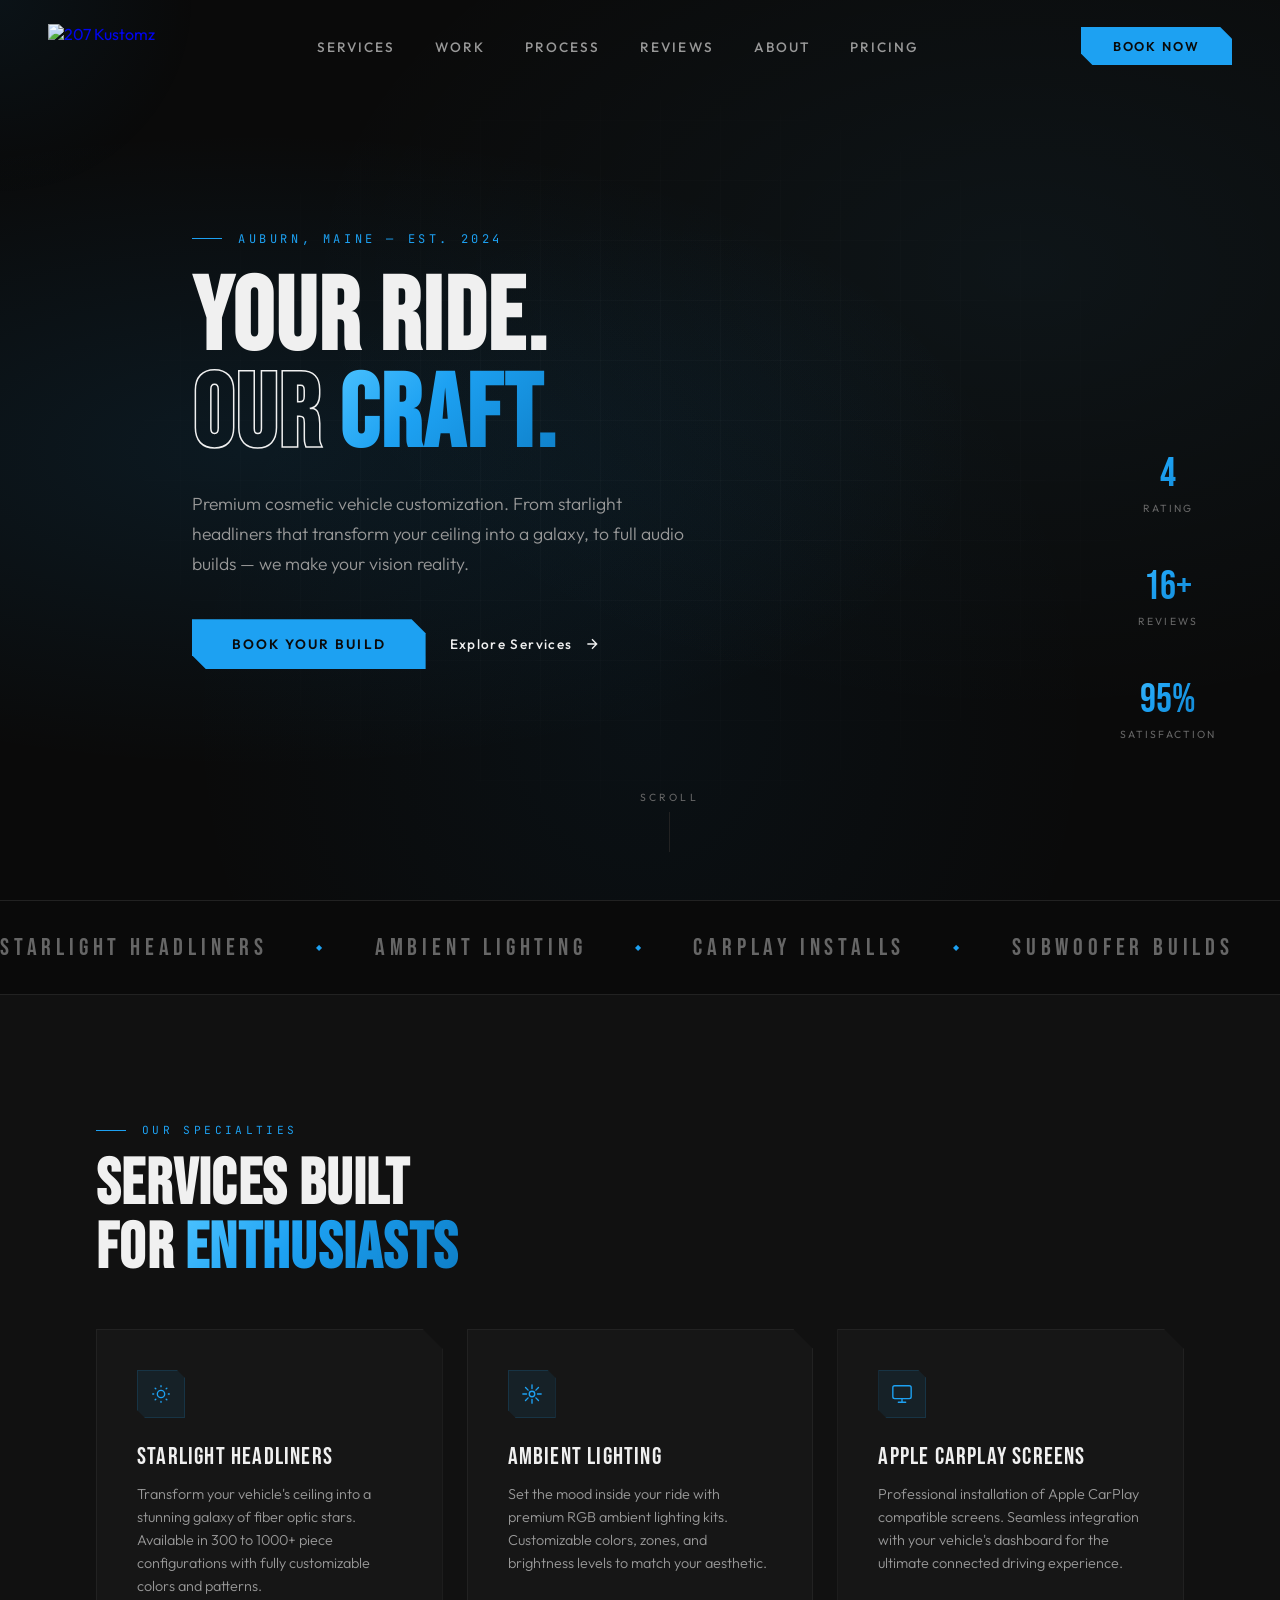
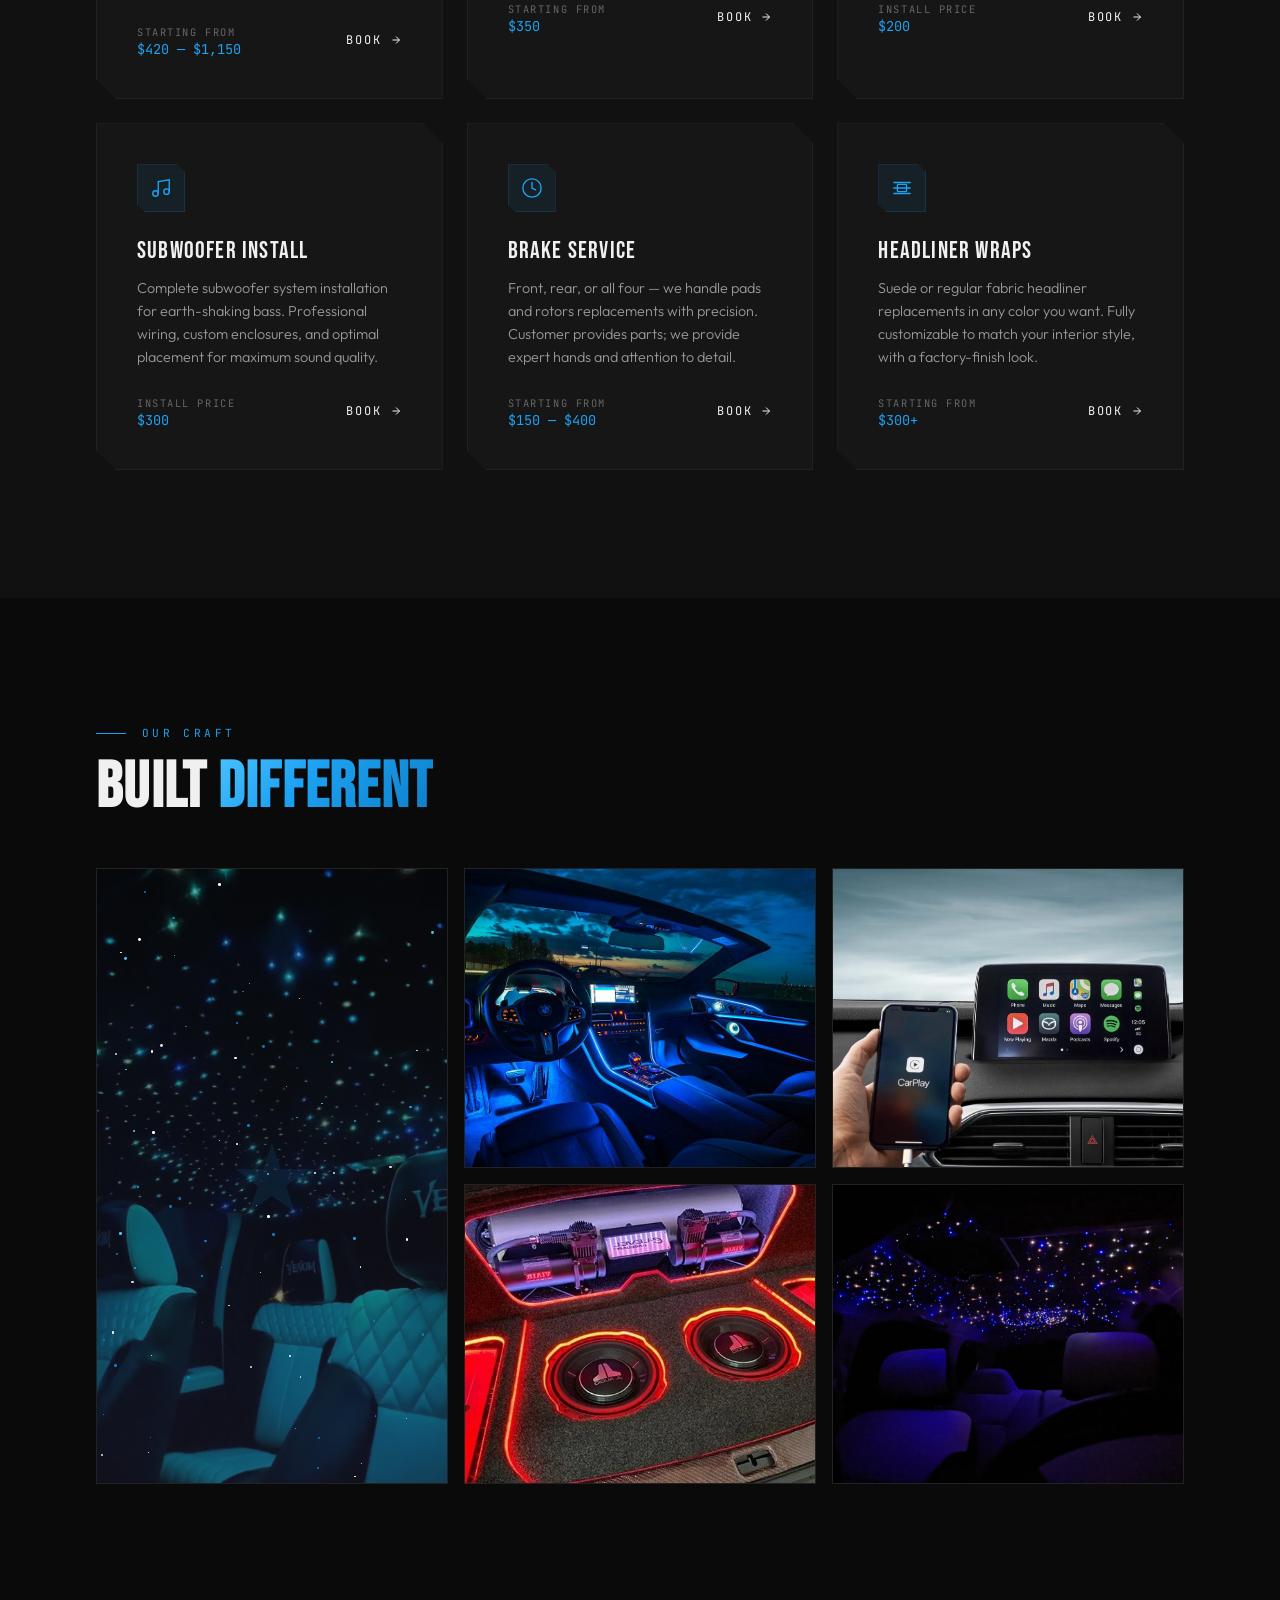
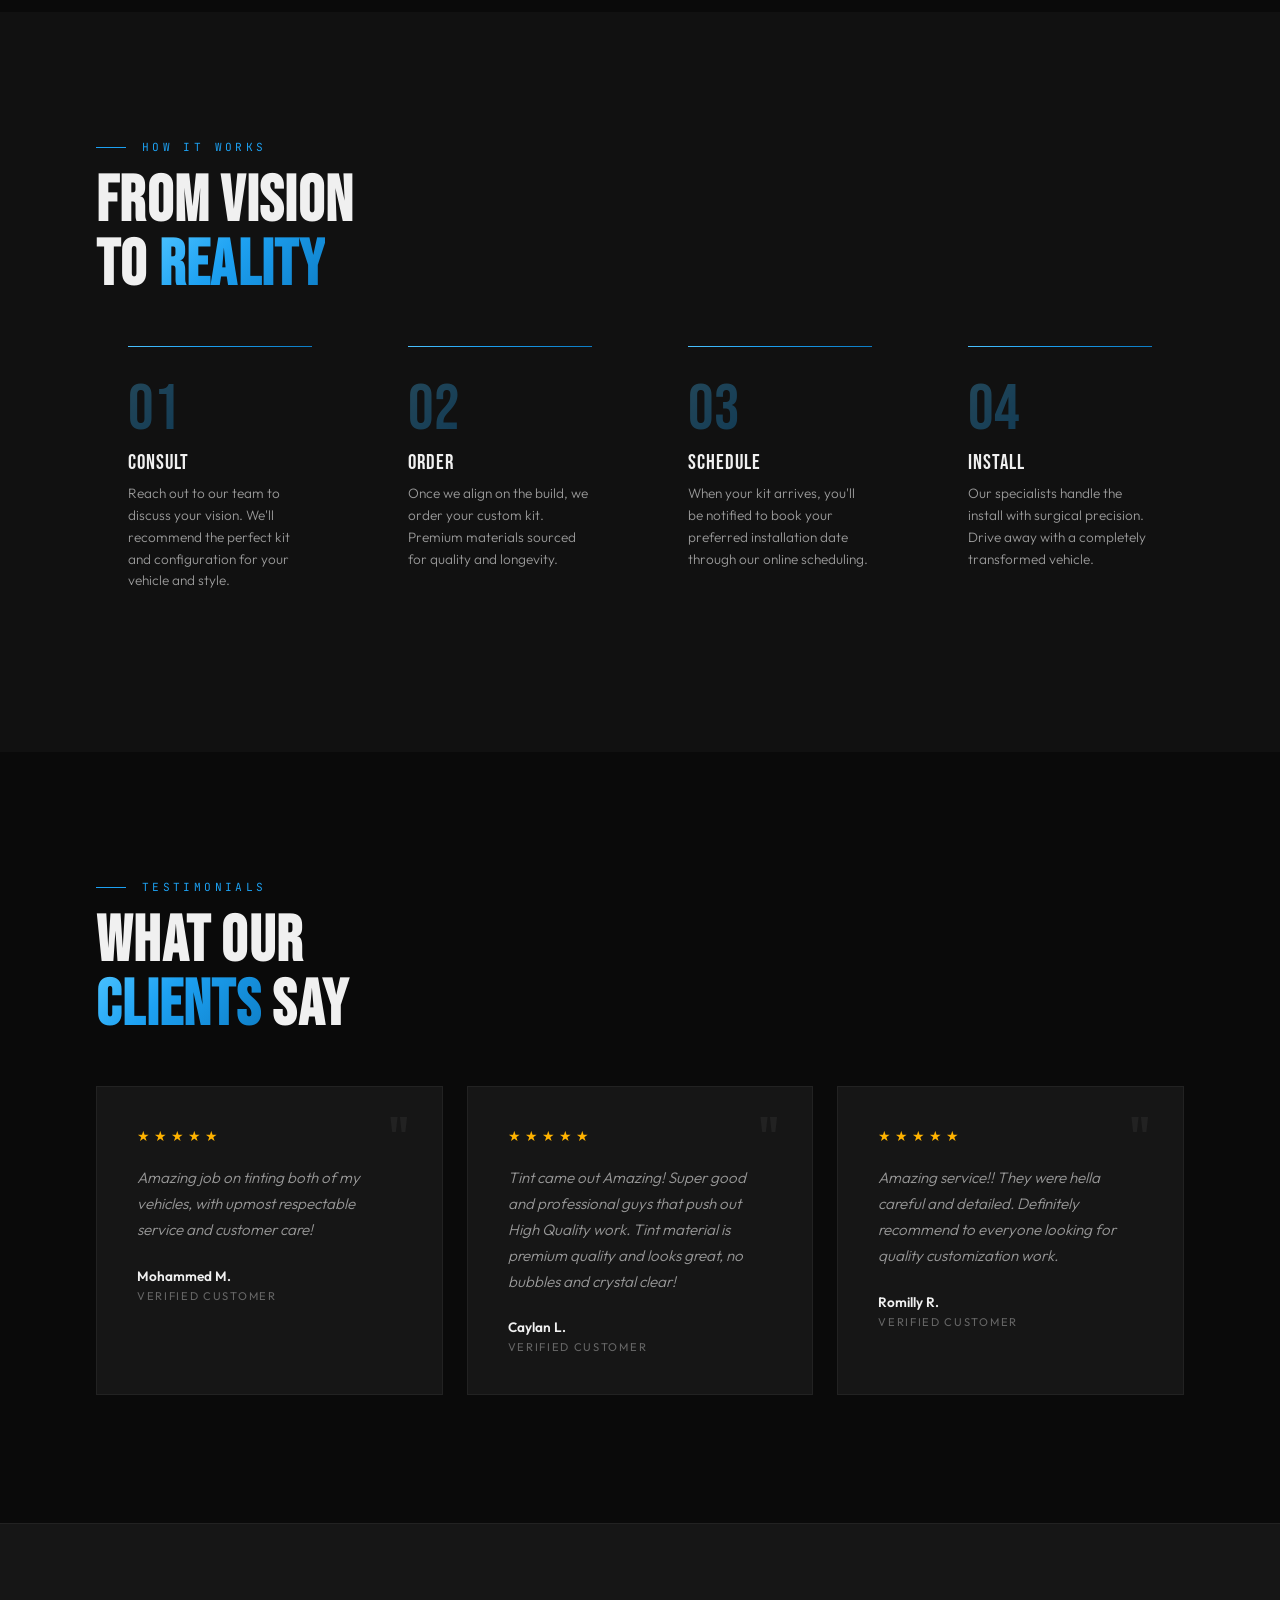
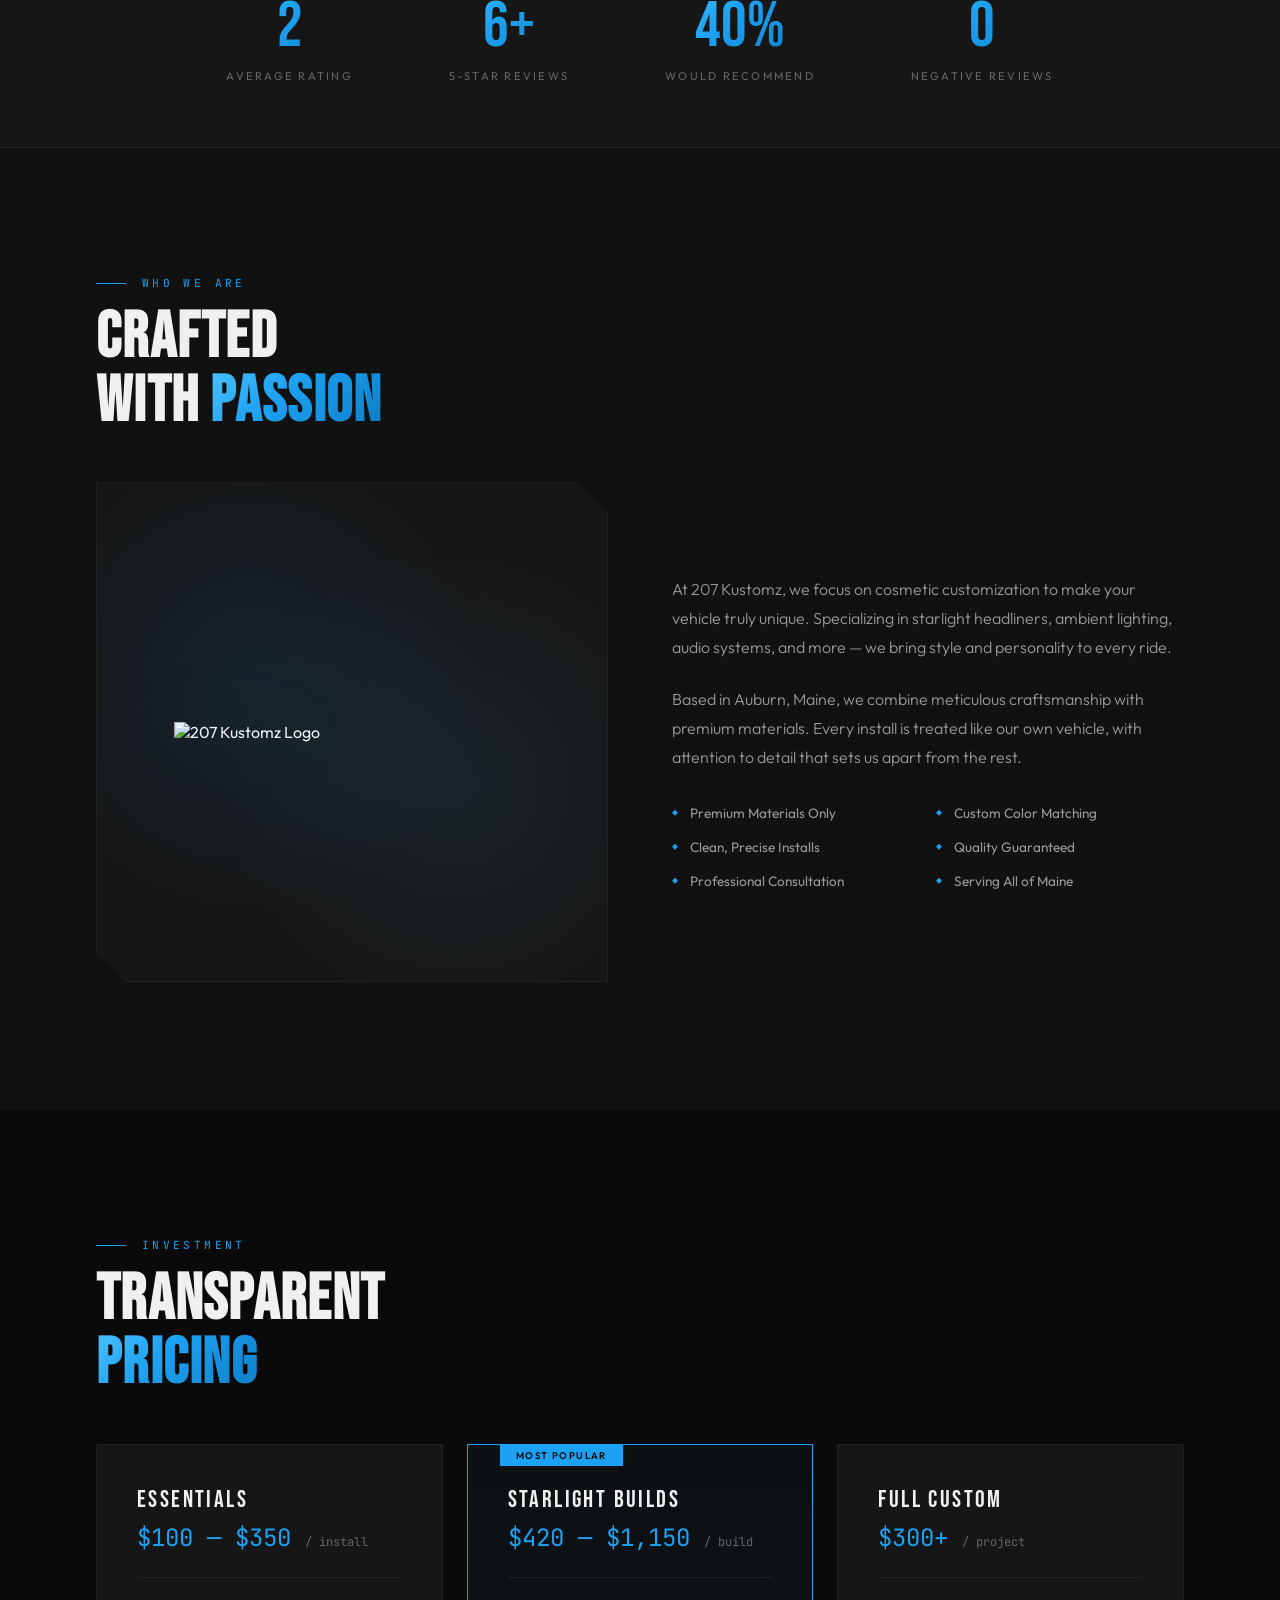
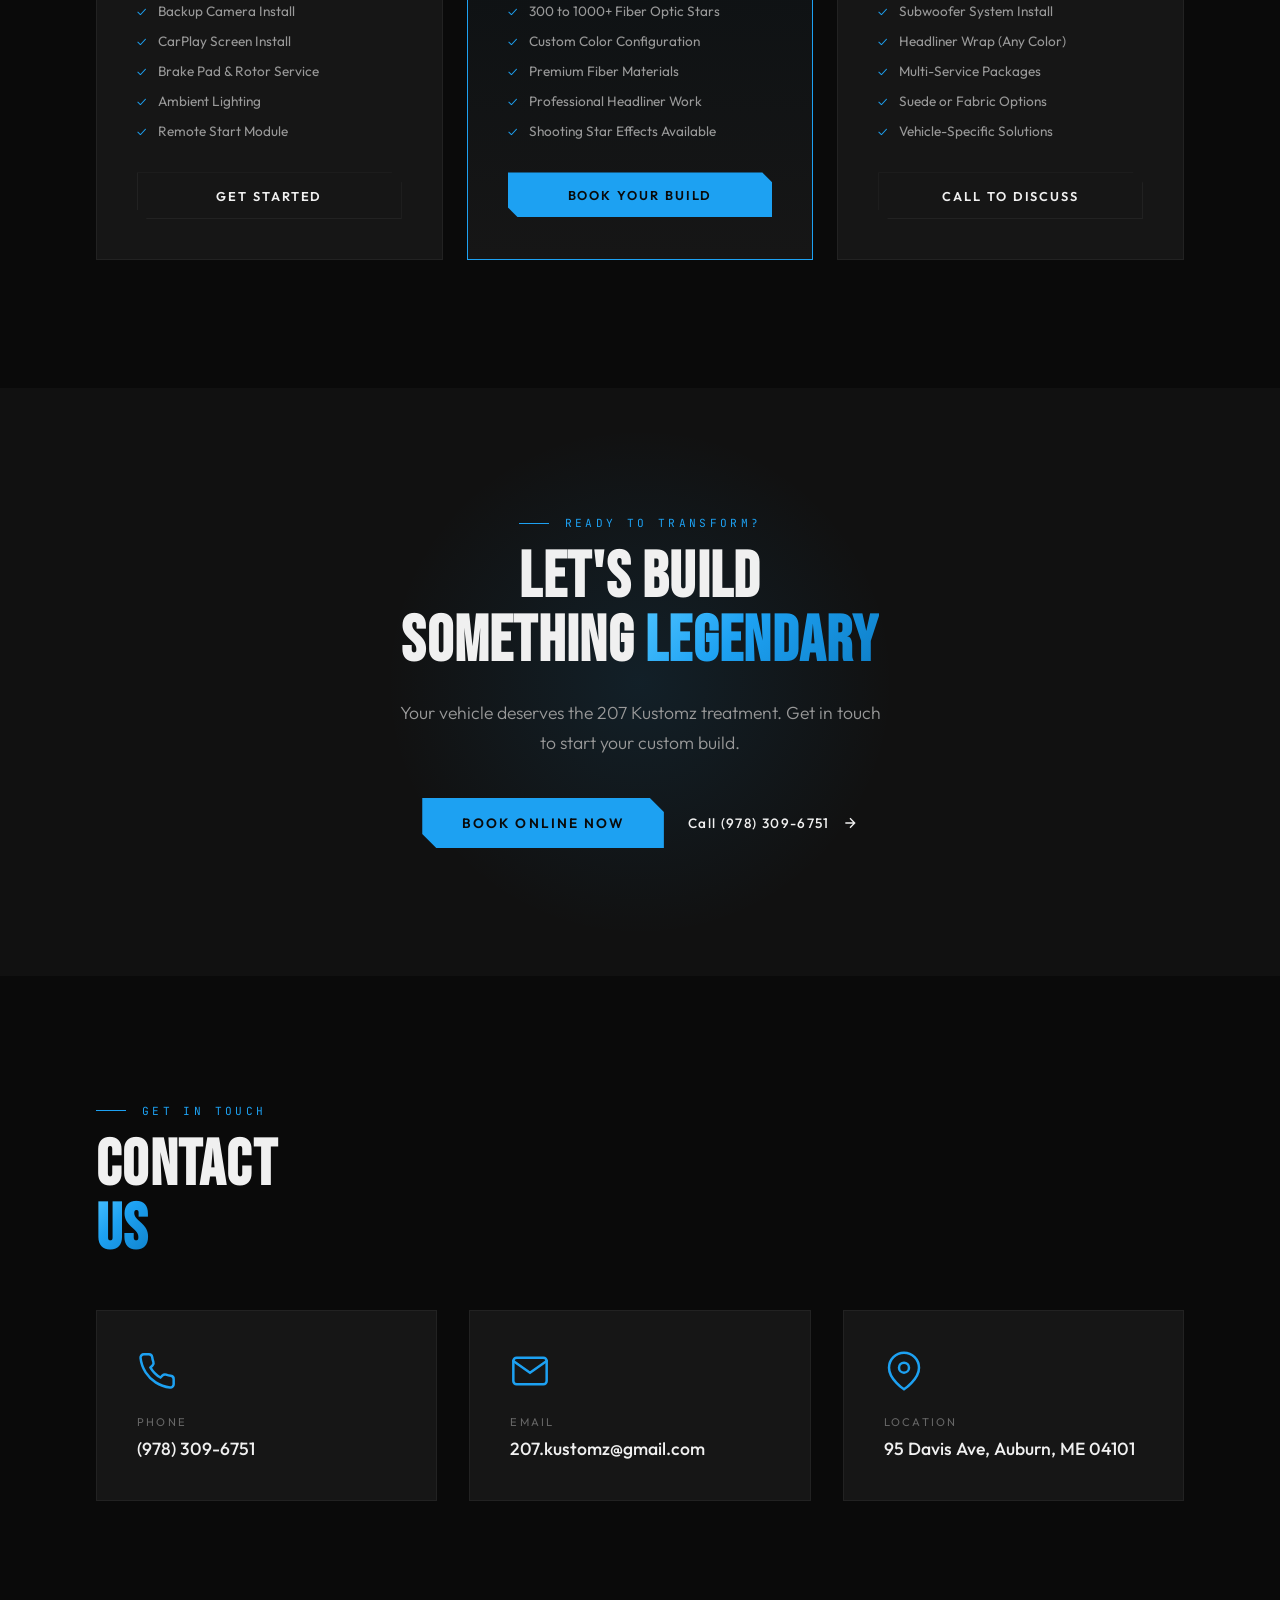
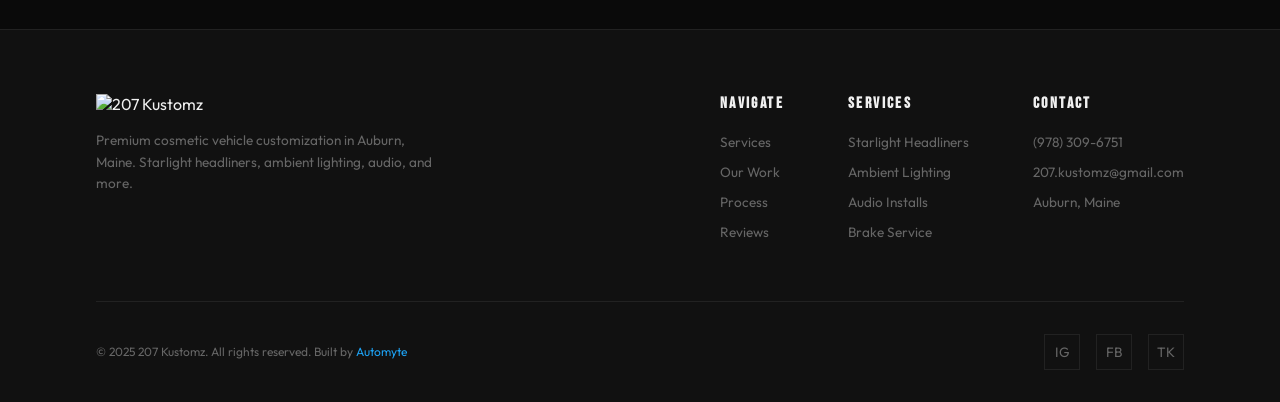
==== index.html @ f61073a8 "Initial commit with gallery and premium mobile optimizations" ====
<!DOCTYPE html>
<html lang="en">
<head>
<meta charset="UTF-8">
<meta name="viewport" content="width=device-width, initial-scale=1.0">
<meta name="description" content="Premium vehicle customization in Auburn, Maine. Specializing in starlight headliners, ambient lighting, CarPlay installs, audio systems, and brake service. Book your custom build today.">
<meta name="keywords" content="vehicle customization, starlight headliner, ambient lighting, car audio, CarPlay install, Auburn Maine, car customization">
<meta name="author" content="207 Kustomz">
<meta name="robots" content="index, follow">

<!-- Open Graph / Facebook -->
<meta property="og:type" content="website">
<meta property="og:url" content="https://207kustomz.com/">
<meta property="og:title" content="207 KUSTOMZ — Premium Vehicle Customization | Auburn, Maine">
<meta property="og:description" content="Premium cosmetic vehicle customization. From starlight headliners to full audio builds — we make your vision reality.">
<meta property="og:image" content="https://207kustomz.com/assets/images/logo.png">

<!-- Twitter -->
<meta property="twitter:card" content="summary_large_image">
<meta property="twitter:url" content="https://207kustomz.com/">
<meta property="twitter:title" content="207 KUSTOMZ — Premium Vehicle Customization">
<meta property="twitter:description" content="Premium cosmetic vehicle customization in Auburn, Maine.">
<meta property="twitter:image" content="https://207kustomz.com/assets/images/logo.png">

<!-- Favicon -->
<link rel="icon" type="image/png" href="/assets/images/favicon.png">

<!-- Preconnect for performance -->
<link rel="preconnect" href="https://fonts.googleapis.com">
<link rel="preconnect" href="https://fonts.gstatic.com" crossorigin>
<link rel="dns-prefetch" href="https://207kustomz.setmore.com">

<!-- Fonts -->
<link href="https://fonts.googleapis.com/css2?family=Bebas+Neue&family=Outfit:wght@300;400;500;600&family=JetBrains+Mono:wght@400;500&display=swap" rel="stylesheet">

<!-- Stylesheets -->
<link rel="stylesheet" href="css/main.css">
<link rel="stylesheet" href="css/responsive.css">

<!-- Structured Data (JSON-LD) -->
<script type="application/ld+json">
{
  "@context": "https://schema.org",
  "@type": "LocalBusiness",
  "name": "207 Kustomz",
  "image": "https://207kustomz.com/assets/images/logo.png",
  "@id": "https://207kustomz.com",
  "url": "https://207kustomz.com",
  "telephone": "+19783096751",
  "priceRange": "$$",
  "address": {
    "@type": "PostalAddress",
    "streetAddress": "95 Davis Ave",
    "addressLocality": "Auburn",
    "addressRegion": "ME",
    "postalCode": "04101",
    "addressCountry": "US"
  },
  "geo": {
    "@type": "GeoCoordinates",
    "latitude": 44.0978,
    "longitude": -70.2317
  },
  "openingHoursSpecification": {
    "@type": "OpeningHoursSpecification",
    "dayOfWeek": [
      "Monday",
      "Tuesday",
      "Wednesday",
      "Thursday",
      "Friday",
      "Saturday"
    ],
    "opens": "09:00",
    "closes": "18:00"
  },
  "aggregateRating": {
    "@type": "AggregateRating",
    "ratingValue": "5.0",
    "reviewCount": "17"
  },
  "review": [
    {
      "@type": "Review",
      "author": {
        "@type": "Person",
        "name": "Mohammed M."
      },
      "reviewRating": {
        "@type": "Rating",
        "ratingValue": "5"
      },
      "reviewBody": "Amazing job on tinting both of my vehicles, with upmost respectable service and customer care!"
    }
  ]
}
</script>

<title>207 KUSTOMZ — Premium Vehicle Customization | Auburn, Maine</title>
</head>
<body>

<!-- Loading Screen -->
<div class="loading-screen">
  <div class="loader"></div>
</div>

<!-- Cursor Glow -->
<div class="cursor-glow" id="cursorGlow"></div>

<!-- Navigation -->
<nav id="navbar">
  <a href="#" class="nav-logo"><img src="assets/images/logo.png" alt="207 Kustomz" loading="lazy"></a>
  <ul class="nav-links" id="navLinks">
    <li><a href="#services">Services</a></li>
    <li><a href="#work">Work</a></li>
    <li><a href="#process">Process</a></li>
    <li><a href="#reviews">Reviews</a></li>
    <li><a href="#about">About</a></li>
    <li><a href="#pricing">Pricing</a></li>
  </ul>
  <a href="https://207kustomz.setmore.com/book" target="_blank" class="nav-cta">Book Now</a>
  <div class="hamburger" id="hamburger" onclick="toggleMenu()">
    <span></span><span></span><span></span>
  </div>
</nav>

<!-- Hero -->
<section class="hero">
  <div class="hero-bg"></div>
  <div class="hero-grid"></div>
  <div class="hero-particles" id="particles"></div>
  
  <div class="hero-content">
    <div class="hero-tag">Auburn, Maine — Est. 2024</div>
    <h1 class="hero-title">
      YOUR RIDE.<br>
      <span class="outline">OUR</span> <span class="gradient">CRAFT.</span>
    </h1>
    <p class="hero-desc">
      Premium cosmetic vehicle customization. From starlight headliners that transform your ceiling into a galaxy, to full audio builds — we make your vision reality.
    </p>
    <div class="hero-actions">
      <a href="https://207kustomz.setmore.com/book" target="_blank" class="btn-primary">Book Your Build</a>
      <a href="#services" class="btn-ghost">
        Explore Services
        <svg width="16" height="16" viewBox="0 0 24 24" fill="none" stroke="currentColor" stroke-width="2"><path d="M5 12h14M12 5l7 7-7 7"/></svg>
      </a>
    </div>
  </div>

  <div class="hero-stats">
    <div class="hero-stat">
      <div class="hero-stat-num">5.0</div>
      <div class="hero-stat-label">Rating</div>
    </div>
    <div class="hero-stat">
      <div class="hero-stat-num">17+</div>
      <div class="hero-stat-label">Reviews</div>
    </div>
    <div class="hero-stat">
      <div class="hero-stat-num">100%</div>
      <div class="hero-stat-label">Satisfaction</div>
    </div>
  </div>

  <div class="scroll-indicator">
    <span>Scroll</span>
    <div class="scroll-line"></div>
  </div>
</section>

<!-- Marquee -->
<div class="marquee-section">
  <div class="marquee-track">
    <span class="marquee-item">STARLIGHT HEADLINERS</span>
    <span class="marquee-item">AMBIENT LIGHTING</span>
    <span class="marquee-item">CARPLAY INSTALLS</span>
    <span class="marquee-item">SUBWOOFER BUILDS</span>
    <span class="marquee-item">BRAKE SERVICE</span>
    <span class="marquee-item">HEADLINER WRAPS</span>
    <span class="marquee-item">REMOTE START</span>
    <span class="marquee-item">BACKUP CAMERAS</span>
    <span class="marquee-item">STARLIGHT HEADLINERS</span>
    <span class="marquee-item">AMBIENT LIGHTING</span>
    <span class="marquee-item">CARPLAY INSTALLS</span>
    <span class="marquee-item">SUBWOOFER BUILDS</span>
    <span class="marquee-item">BRAKE SERVICE</span>
    <span class="marquee-item">HEADLINER WRAPS</span>
    <span class="marquee-item">REMOTE START</span>
    <span class="marquee-item">BACKUP CAMERAS</span>
  </div>
</div>

<!-- Services -->
<section id="services">
  <div class="section-tag reveal">Our Specialties</div>
  <h2 class="section-title reveal reveal-delay-1">SERVICES BUILT<br>FOR <span style="background:var(--gradient);-webkit-background-clip:text;-webkit-text-fill-color:transparent;background-clip:text;">ENTHUSIASTS</span></h2>
  
  <div class="services-grid">
    <div class="service-card reveal reveal-delay-1">
      <div class="service-icon">
        <svg viewBox="0 0 24 24" fill="none" stroke-width="1.5" stroke-linecap="round"><path d="M12 3v1m0 16v1m-9-9h1m16 0h1m-2.636-6.364l-.707.707M6.343 17.657l-.707.707m0-12.728l.707.707m11.314 11.314l.707.707"/><circle cx="12" cy="12" r="4"/></svg>
      </div>
      <div class="service-name">STARLIGHT HEADLINERS</div>
      <p class="service-desc">Transform your vehicle's ceiling into a stunning galaxy of fiber optic stars. Available in 300 to 1000+ piece configurations with fully customizable colors and patterns.</p>
      <div class="service-price">
        <span><span class="from">Starting from</span><br>$420 — $1,150</span>
        <a href="https://207kustomz.setmore.com/book" target="_blank" class="service-book">
          Book
          <svg width="12" height="12" viewBox="0 0 24 24" fill="none" stroke="currentColor" stroke-width="2"><path d="M5 12h14M12 5l7 7-7 7"/></svg>
        </a>
      </div>
    </div>

    <div class="service-card reveal reveal-delay-2">
      <div class="service-icon">
        <svg viewBox="0 0 24 24" fill="none" stroke-width="1.5" stroke-linecap="round"><circle cx="12" cy="12" r="3"/><path d="M12 2v4m0 12v4m-7.07-2.93l2.83-2.83m8.48-8.48l2.83-2.83M2 12h4m12 0h4M4.93 4.93l2.83 2.83m8.48 8.48l2.83 2.83"/></svg>
      </div>
      <div class="service-name">AMBIENT LIGHTING</div>
      <p class="service-desc">Set the mood inside your ride with premium RGB ambient lighting kits. Customizable colors, zones, and brightness levels to match your aesthetic.</p>
      <div class="service-price">
        <span><span class="from">Starting from</span><br>$350</span>
        <a href="https://207kustomz.setmore.com/book" target="_blank" class="service-book">
          Book
          <svg width="12" height="12" viewBox="0 0 24 24" fill="none" stroke="currentColor" stroke-width="2"><path d="M5 12h14M12 5l7 7-7 7"/></svg>
        </a>
      </div>
    </div>

    <div class="service-card reveal reveal-delay-3">
      <div class="service-icon">
        <svg viewBox="0 0 24 24" fill="none" stroke-width="1.5" stroke-linecap="round"><rect x="2" y="3" width="20" height="14" rx="2"/><path d="M8 21h8m-4-4v4"/></svg>
      </div>
      <div class="service-name">APPLE CARPLAY SCREENS</div>
      <p class="service-desc">Professional installation of Apple CarPlay compatible screens. Seamless integration with your vehicle's dashboard for the ultimate connected driving experience.</p>
      <div class="service-price">
        <span><span class="from">Install price</span><br>$200</span>
        <a href="https://207kustomz.setmore.com/book" target="_blank" class="service-book">
          Book
          <svg width="12" height="12" viewBox="0 0 24 24" fill="none" stroke="currentColor" stroke-width="2"><path d="M5 12h14M12 5l7 7-7 7"/></svg>
        </a>
      </div>
    </div>

    <div class="service-card reveal reveal-delay-1">
      <div class="service-icon">
        <svg viewBox="0 0 24 24" fill="none" stroke-width="1.5" stroke-linecap="round"><path d="M9 18V5l12-2v13"/><circle cx="6" cy="18" r="3"/><circle cx="18" cy="16" r="3"/></svg>
      </div>
      <div class="service-name">SUBWOOFER INSTALL</div>
      <p class="service-desc">Complete subwoofer system installation for earth-shaking bass. Professional wiring, custom enclosures, and optimal placement for maximum sound quality.</p>
      <div class="service-price">
        <span><span class="from">Install price</span><br>$300</span>
        <a href="https://207kustomz.setmore.com/book" target="_blank" class="service-book">
          Book
          <svg width="12" height="12" viewBox="0 0 24 24" fill="none" stroke="currentColor" stroke-width="2"><path d="M5 12h14M12 5l7 7-7 7"/></svg>
        </a>
      </div>
    </div>

    <div class="service-card reveal reveal-delay-2">
      <div class="service-icon">
        <svg viewBox="0 0 24 24" fill="none" stroke-width="1.5" stroke-linecap="round"><circle cx="12" cy="12" r="10"/><path d="M12 6v6l4 2"/></svg>
      </div>
      <div class="service-name">BRAKE SERVICE</div>
      <p class="service-desc">Front, rear, or all four — we handle pads and rotors replacements with precision. Customer provides parts; we provide expert hands and attention to detail.</p>
      <div class="service-price">
        <span><span class="from">Starting from</span><br>$150 — $400</span>
        <a href="https://207kustomz.setmore.com/book" target="_blank" class="service-book">
          Book
          <svg width="12" height="12" viewBox="0 0 24 24" fill="none" stroke="currentColor" stroke-width="2"><path d="M5 12h14M12 5l7 7-7 7"/></svg>
        </a>
      </div>
    </div>

    <div class="service-card reveal reveal-delay-3">
      <div class="service-icon">
        <svg viewBox="0 0 24 24" fill="none" stroke-width="1.5" stroke-linecap="round"><path d="M3 12h18M3 6h18M3 18h18"/><rect x="7" y="8" width="10" height="8" rx="1"/></svg>
      </div>
      <div class="service-name">HEADLINER WRAPS</div>
      <p class="service-desc">Suede or regular fabric headliner replacements in any color you want. Fully customizable to match your interior style, with a factory-finish look.</p>
      <div class="service-price">
        <span><span class="from">Starting from</span><br>$300+</span>
        <a href="https://207kustomz.setmore.com/book" target="_blank" class="service-book">
          Book
          <svg width="12" height="12" viewBox="0 0 24 24" fill="none" stroke="currentColor" stroke-width="2"><path d="M5 12h14M12 5l7 7-7 7"/></svg>
        </a>
      </div>
    </div>
  </div>
</section>

<!-- Gallery / Showcase -->
<section id="work">
  <div class="section-tag reveal">Our Craft</div>
  <h2 class="section-title reveal reveal-delay-1">BUILT <span style="background:var(--gradient);-webkit-background-clip:text;-webkit-text-fill-color:transparent;background-clip:text;">DIFFERENT</span></h2>
  
  <div class="gallery-grid reveal reveal-delay-2">
    <div class="gallery-item">
      <div class="gallery-item-bg">
        <div class="starlight-demo" id="starlightDemo"></div>
      </div>
      <div class="gallery-overlay">
        <div class="gallery-label">Starlight Headliner</div>
        <div class="gallery-sub">1000 Piece Installation</div>
      </div>
    </div>
    <div class="gallery-item">
      <div class="gallery-item-bg"></div>
      <div class="gallery-overlay">
        <div class="gallery-label">Ambient Interior</div>
        <div class="gallery-sub">Full RGB Setup</div>
      </div>
    </div>
    <div class="gallery-item">
      <div class="gallery-item-bg"></div>
      <div class="gallery-overlay">
        <div class="gallery-label">CarPlay Integration</div>
        <div class="gallery-sub">Seamless Install</div>
      </div>
    </div>
    <div class="gallery-item">
      <div class="gallery-item-bg"></div>
      <div class="gallery-overlay">
        <div class="gallery-label">Sound System</div>
        <div class="gallery-sub">Custom Audio Build</div>
      </div>
    </div>
    <div class="gallery-item">
      <div class="gallery-item-bg"></div>
      <div class="gallery-overlay">
        <div class="gallery-label">Headliner Wrap</div>
        <div class="gallery-sub">Black Suede Finish</div>
      </div>
    </div>
  </div>
</section>

<!-- Process -->
<section id="process">
  <div class="section-tag reveal">How It Works</div>
  <h2 class="section-title reveal reveal-delay-1">FROM VISION<br>TO <span style="background:var(--gradient);-webkit-background-clip:text;-webkit-text-fill-color:transparent;background-clip:text;">REALITY</span></h2>
  
  <div class="process-steps">
    <div class="process-step reveal reveal-delay-1">
      <div class="step-num">01</div>
      <div class="step-title">CONSULT</div>
      <p class="step-desc">Reach out to our team to discuss your vision. We'll recommend the perfect kit and configuration for your vehicle and style.</p>
    </div>
    <div class="process-step reveal reveal-delay-2">
      <div class="step-num">02</div>
      <div class="step-title">ORDER</div>
      <p class="step-desc">Once we align on the build, we order your custom kit. Premium materials sourced for quality and longevity.</p>
    </div>
    <div class="process-step reveal reveal-delay-3">
      <div class="step-num">03</div>
      <div class="step-title">SCHEDULE</div>
      <p class="step-desc">When your kit arrives, you'll be notified to book your preferred installation date through our online scheduling.</p>
    </div>
    <div class="process-step reveal reveal-delay-4">
      <div class="step-num">04</div>
      <div class="step-title">INSTALL</div>
      <p class="step-desc">Our specialists handle the install with surgical precision. Drive away with a completely transformed vehicle.</p>
    </div>
  </div>
</section>

<!-- Reviews -->
<section id="reviews">
  <div class="section-tag reveal">Testimonials</div>
  <h2 class="section-title reveal reveal-delay-1">WHAT OUR<br><span style="background:var(--gradient);-webkit-background-clip:text;-webkit-text-fill-color:transparent;background-clip:text;">CLIENTS</span> SAY</h2>
  
  <div class="reviews-grid">
    <div class="review-card reveal reveal-delay-1">
      <div class="review-quote">"</div>
      <div class="review-stars"><span>★</span><span>★</span><span>★</span><span>★</span><span>★</span></div>
      <p class="review-text">Amazing job on tinting both of my vehicles, with upmost respectable service and customer care!</p>
      <div class="review-author">Mohammed M.</div>
      <div class="review-source">Verified Customer</div>
    </div>
    <div class="review-card reveal reveal-delay-2">
      <div class="review-quote">"</div>
      <div class="review-stars"><span>★</span><span>★</span><span>★</span><span>★</span><span>★</span></div>
      <p class="review-text">Tint came out Amazing! Super good and professional guys that push out High Quality work. Tint material is premium quality and looks great, no bubbles and crystal clear!</p>
      <div class="review-author">Caylan L.</div>
      <div class="review-source">Verified Customer</div>
    </div>
    <div class="review-card reveal reveal-delay-3">
      <div class="review-quote">"</div>
      <div class="review-stars"><span>★</span><span>★</span><span>★</span><span>★</span><span>★</span></div>
      <p class="review-text">Amazing service!! They were hella careful and detailed. Definitely recommend to everyone looking for quality customization work.</p>
      <div class="review-author">Romilly R.</div>
      <div class="review-source">Verified Customer</div>
    </div>
  </div>
</section>

<!-- Rating Banner -->
<div class="rating-banner">
  <div class="rating-block reveal">
    <div class="rating-big">5.0</div>
    <div class="rating-label">Average Rating</div>
  </div>
  <div class="rating-block reveal reveal-delay-1">
    <div class="rating-big">17+</div>
    <div class="rating-label">5-Star Reviews</div>
  </div>
  <div class="rating-block reveal reveal-delay-2">
    <div class="rating-big">100%</div>
    <div class="rating-label">Would Recommend</div>
  </div>
  <div class="rating-block reveal reveal-delay-3">
    <div class="rating-big">0</div>
    <div class="rating-label">Negative Reviews</div>
  </div>
</div>

<!-- About -->
<section id="about">
  <div class="section-tag reveal">Who We Are</div>
  <h2 class="section-title reveal reveal-delay-1">CRAFTED<br>WITH <span style="background:var(--gradient);-webkit-background-clip:text;-webkit-text-fill-color:transparent;background-clip:text;">PASSION</span></h2>
  
  <div class="about-grid">
    <div class="about-visual reveal">
      <div class="about-visual-inner">
        <img src="assets/images/logo.png" alt="207 Kustomz Logo" loading="lazy" style="width:70%;max-width:380px;height:auto;position:relative;z-index:2;filter:drop-shadow(0 0 40px rgba(29,161,242,0.2));">
      </div>
    </div>
    <div class="about-text reveal reveal-delay-2">
      <p>At 207 Kustomz, we focus on cosmetic customization to make your vehicle truly unique. Specializing in starlight headliners, ambient lighting, audio systems, and more — we bring style and personality to every ride.</p>
      <p>Based in Auburn, Maine, we combine meticulous craftsmanship with premium materials. Every install is treated like our own vehicle, with attention to detail that sets us apart from the rest.</p>
      
      <div class="about-features">
        <div class="about-feature"><div class="dot"></div>Premium Materials Only</div>
        <div class="about-feature"><div class="dot"></div>Custom Color Matching</div>
        <div class="about-feature"><div class="dot"></div>Clean, Precise Installs</div>
        <div class="about-feature"><div class="dot"></div>Quality Guaranteed</div>
        <div class="about-feature"><div class="dot"></div>Professional Consultation</div>
        <div class="about-feature"><div class="dot"></div>Serving All of Maine</div>
      </div>
    </div>
  </div>
</section>

<!-- Pricing -->
<section id="pricing">
  <div class="section-tag reveal">Investment</div>
  <h2 class="section-title reveal reveal-delay-1">TRANSPARENT<br><span style="background:var(--gradient);-webkit-background-clip:text;-webkit-text-fill-color:transparent;background-clip:text;">PRICING</span></h2>
  
  <div class="pricing-grid">
    <div class="pricing-card reveal reveal-delay-1">
      <div class="pricing-name">ESSENTIALS</div>
      <div class="pricing-range">$100 — $350 <span class="unit">/ install</span></div>
      <div class="pricing-divider"></div>
      <ul class="pricing-features">
        <li>Backup Camera Install</li>
        <li>CarPlay Screen Install</li>
        <li>Brake Pad & Rotor Service</li>
        <li>Ambient Lighting</li>
        <li>Remote Start Module</li>
      </ul>
      <a href="https://207kustomz.setmore.com/book" target="_blank" class="pricing-btn outline">Get Started</a>
    </div>

    <div class="pricing-card featured reveal reveal-delay-2">
      <div class="pricing-name">STARLIGHT BUILDS</div>
      <div class="pricing-range">$420 — $1,150 <span class="unit">/ build</span></div>
      <div class="pricing-divider"></div>
      <ul class="pricing-features">
        <li>300 to 1000+ Fiber Optic Stars</li>
        <li>Custom Color Configuration</li>
        <li>Premium Fiber Materials</li>
        <li>Professional Headliner Work</li>
        <li>Shooting Star Effects Available</li>
      </ul>
      <a href="https://207kustomz.setmore.com/book" target="_blank" class="pricing-btn primary">Book Your Build</a>
    </div>

    <div class="pricing-card reveal reveal-delay-3">
      <div class="pricing-name">FULL CUSTOM</div>
      <div class="pricing-range">$300+ <span class="unit">/ project</span></div>
      <div class="pricing-divider"></div>
      <ul class="pricing-features">
        <li>Subwoofer System Install</li>
        <li>Headliner Wrap (Any Color)</li>
        <li>Multi-Service Packages</li>
        <li>Suede or Fabric Options</li>
        <li>Vehicle-Specific Solutions</li>
      </ul>
      <a href="tel:9783096751" class="pricing-btn outline">Call to Discuss</a>
    </div>
  </div>
</section>

<!-- CTA -->
<div class="cta-section">
  <div class="cta-glow"></div>
  <div class="section-tag reveal" style="justify-content:center;">Ready to Transform?</div>
  <h2 class="section-title reveal reveal-delay-1" style="text-align:center;">LET'S BUILD<br>SOMETHING <span style="background:var(--gradient);-webkit-background-clip:text;-webkit-text-fill-color:transparent;background-clip:text;">LEGENDARY</span></h2>
  <p class="hero-desc reveal reveal-delay-2" style="opacity:1;animation:none;text-align:center;margin:0 auto 2.5rem;">
    Your vehicle deserves the 207 Kustomz treatment. Get in touch to start your custom build.
  </p>
  <div class="cta-actions reveal reveal-delay-3">
    <a href="https://207kustomz.setmore.com/book" target="_blank" class="btn-primary">Book Online Now</a>
    <a href="tel:9783096751" class="btn-ghost">
      Call (978) 309-6751
      <svg width="16" height="16" viewBox="0 0 24 24" fill="none" stroke="currentColor" stroke-width="2"><path d="M5 12h14M12 5l7 7-7 7"/></svg>
    </a>
  </div>
</div>

<!-- Contact -->
<section id="contact">
  <div class="section-tag reveal">Get In Touch</div>
  <h2 class="section-title reveal reveal-delay-1">CONTACT<br><span style="background:var(--gradient);-webkit-background-clip:text;-webkit-text-fill-color:transparent;background-clip:text;">US</span></h2>
  
  <div class="contact-grid">
    <div class="contact-card reveal reveal-delay-1">
      <svg class="contact-card-icon" viewBox="0 0 24 24" fill="none" stroke="currentColor" stroke-width="1.5" stroke-linecap="round"><path d="M22 16.92v3a2 2 0 01-2.18 2 19.79 19.79 0 01-8.63-3.07 19.5 19.5 0 01-6-6 19.79 19.79 0 01-3.07-8.67A2 2 0 014.11 2h3a2 2 0 012 1.72c.127.96.361 1.903.7 2.81a2 2 0 01-.45 2.11L8.09 9.91a16 16 0 006 6l1.27-1.27a2 2 0 012.11-.45c.907.339 1.85.573 2.81.7A2 2 0 0122 16.92z"/></svg>
      <div class="contact-card-label">Phone</div>
      <div class="contact-card-value"><a href="tel:9783096751">(978) 309-6751</a></div>
    </div>
    <div class="contact-card reveal reveal-delay-2">
      <svg class="contact-card-icon" viewBox="0 0 24 24" fill="none" stroke="currentColor" stroke-width="1.5" stroke-linecap="round"><path d="M4 4h16c1.1 0 2 .9 2 2v12c0 1.1-.9 2-2 2H4c-1.1 0-2-.9-2-2V6c0-1.1.9-2 2-2z"/><polyline points="22,6 12,13 2,6"/></svg>
      <div class="contact-card-label">Email</div>
      <div class="contact-card-value"><a href="mailto:207.kustomz@gmail.com">207.kustomz@gmail.com</a></div>
    </div>
    <div class="contact-card reveal reveal-delay-3">
      <svg class="contact-card-icon" viewBox="0 0 24 24" fill="none" stroke="currentColor" stroke-width="1.5" stroke-linecap="round"><path d="M21 10c0 7-9 13-9 13s-9-6-9-13a9 9 0 0118 0z"/><circle cx="12" cy="10" r="3"/></svg>
      <div class="contact-card-label">Location</div>
      <div class="contact-card-value"><a href="https://www.google.com/maps/search/?api=1&query=95+Davis+Ave%2C+Auburn%2C+Maine%2C+04101" target="_blank">95 Davis Ave, Auburn, ME 04101</a></div>
    </div>
  </div>
</section>

<!-- Footer -->
<footer>
  <div class="footer-top">
    <div class="footer-brand">
      <img src="assets/images/logo.png" alt="207 Kustomz" loading="lazy" style="height:50px;width:auto;margin-bottom:1rem;">
      <p>Premium cosmetic vehicle customization in Auburn, Maine. Starlight headliners, ambient lighting, audio, and more.</p>
    </div>
    <div class="footer-links">
      <div class="footer-col">
        <h4>NAVIGATE</h4>
        <a href="#services">Services</a>
        <a href="#work">Our Work</a>
        <a href="#process">Process</a>
        <a href="#reviews">Reviews</a>
      </div>
      <div class="footer-col">
        <h4>SERVICES</h4>
        <a href="https://207kustomz.setmore.com/book" target="_blank">Starlight Headliners</a>
        <a href="https://207kustomz.setmore.com/book" target="_blank">Ambient Lighting</a>
        <a href="https://207kustomz.setmore.com/book" target="_blank">Audio Installs</a>
        <a href="https://207kustomz.setmore.com/book" target="_blank">Brake Service</a>
      </div>
      <div class="footer-col">
        <h4>CONTACT</h4>
        <a href="tel:9783096751">(978) 309-6751</a>
        <a href="mailto:207.kustomz@gmail.com">207.kustomz@gmail.com</a>
        <a href="https://www.google.com/maps/search/?api=1&query=95+Davis+Ave%2C+Auburn%2C+Maine%2C+04101" target="_blank">Auburn, Maine</a>
      </div>
    </div>
  </div>
  <div class="footer-bottom">
    <div class="footer-copy">© 2025 207 Kustomz. All rights reserved. Built by <a href="#">Automyte</a></div>
    <div class="footer-socials">
      <a href="https://www.instagram.com/207kustomz/" target="_blank" rel="noopener noreferrer" title="Instagram">IG</a>
      <a href="https://www.facebook.com/207kustomz" target="_blank" rel="noopener noreferrer" title="Facebook">FB</a>
      <a href="https://www.tiktok.com/@207kustomz" target="_blank" rel="noopener noreferrer" title="TikTok">TK</a>
    </div>
  </div>
</footer>

<!-- JavaScript -->
<script src="js/main.js"></script>
<script src="js/animations.js"></script>
</body>
</html>
---- css/main.css ----
/* ============================================
   207 KUSTOMZ - MAIN STYLESHEET
   Premium Vehicle Customization Website
   ============================================ */

/* ========== CSS VARIABLES ========== */
:root {
  --black: #0a0a0a;
  --dark: #111111;
  --card: #161616;
  --border: #222222;
  --muted: #666666;
  --light: #999999;
  --white: #f0f0f0;
  --accent: #1da1f2;
  --accent-bright: #4dc3ff;
  --accent-dim: #0d7cc4;
  --chrome: #c0c0c0;
  --amber: #ffb300;
  --red: #ff3d3d;
  --gradient: linear-gradient(135deg, #4dc3ff 0%, #1da1f2 40%, #0d7cc4 100%);
  --gradient-chrome: linear-gradient(135deg, #e8e8e8, #c0c0c0, #888);
  --glass: rgba(255,255,255,0.04);
  --glass-border: rgba(255,255,255,0.08);
}

/* ========== RESET & BASE ========== */
* {
  margin: 0;
  padding: 0;
  box-sizing: border-box;
}

html {
  scroll-behavior: smooth;
  scrollbar-width: thin;
  scrollbar-color: var(--accent) var(--dark);
}

body {
  font-family: 'Outfit', sans-serif;
  background: var(--black);
  color: var(--white);
  overflow-x: hidden;
  -webkit-font-smoothing: antialiased;
  -moz-osx-font-smoothing: grayscale;
}

/* ========== LOADING STATE ========== */
.loading-screen {
  position: fixed;
  inset: 0;
  background: var(--black);
  z-index: 10000;
  display: flex;
  align-items: center;
  justify-content: center;
  opacity: 1;
  transition: opacity 0.5s ease, visibility 0.5s ease;
}

.loading-screen.hidden {
  opacity: 0;
  visibility: hidden;
}

.loader {
  width: 50px;
  height: 50px;
  border: 3px solid var(--border);
  border-top-color: var(--accent);
  border-radius: 50%;
  animation: spin 1s linear infinite;
}

@keyframes spin {
  to { transform: rotate(360deg); }
}

/* ========== CUSTOM CURSOR ========== */
.cursor-glow {
  position: fixed;
  width: 400px;
  height: 400px;
  border-radius: 50%;
  background: radial-gradient(circle, rgba(29,161,242,0.06) 0%, transparent 70%);
  pointer-events: none;
  z-index: 9999;
  transform: translate(-50%, -50%);
  transition: opacity 0.3s;
}

/* ========== NAVBAR ========== */
nav {
  position: fixed;
  top: 0;
  left: 0;
  right: 0;
  z-index: 1000;
  padding: 1.5rem 3rem;
  display: flex;
  align-items: center;
  justify-content: space-between;
  transition: all 0.4s ease;
  background: transparent;
}

nav.scrolled {
  background: rgba(10,10,10,0.92);
  backdrop-filter: blur(20px);
  -webkit-backdrop-filter: blur(20px);
  border-bottom: 1px solid var(--glass-border);
  padding: 1rem 3rem;
}

.nav-logo {
  display: flex;
  align-items: center;
  text-decoration: none;
}

.nav-logo img {
  height: 44px;
  width: auto;
  transition: opacity 0.3s;
  object-fit: contain;
}

.nav-logo img:hover {
  opacity: 0.85;
}

.nav-links {
  display: flex;
  gap: 2.5rem;
  list-style: none;
}

.nav-links a {
  color: var(--light);
  text-decoration: none;
  font-size: 0.85rem;
  font-weight: 500;
  letter-spacing: 0.15em;
  text-transform: uppercase;
  position: relative;
  transition: color 0.3s;
}

.nav-links a::after {
  content: '';
  position: absolute;
  bottom: -4px;
  left: 0;
  width: 0;
  height: 1px;
  background: var(--accent);
  transition: width 0.3s;
}

.nav-links a:hover {
  color: var(--white);
}

.nav-links a:hover::after {
  width: 100%;
}

.nav-cta {
  background: var(--accent);
  color: var(--black);
  padding: 0.7rem 2rem;
  border-radius: 0;
  text-decoration: none;
  font-weight: 600;
  font-size: 0.8rem;
  letter-spacing: 0.15em;
  text-transform: uppercase;
  transition: all 0.3s;
  clip-path: polygon(0 0, calc(100% - 12px) 0, 100% 12px, 100% 100%, 12px 100%, 0 calc(100% - 12px));
}

.nav-cta:hover {
  background: var(--white);
  transform: translateY(-2px);
  box-shadow: 0 8px 30px rgba(29,161,242,0.3);
}

/* Mobile menu */
.hamburger {
  display: none;
  flex-direction: column;
  gap: 5px;
  cursor: pointer;
  z-index: 1001;
}

.hamburger span {
  width: 24px;
  height: 2px;
  background: var(--white);
  transition: all 0.3s;
}

.hamburger.active span:nth-child(1) {
  transform: rotate(45deg) translate(5px, 5px);
}

.hamburger.active span:nth-child(2) {
  opacity: 0;
}

.hamburger.active span:nth-child(3) {
  transform: rotate(-45deg) translate(7px, -6px);
}

/* ========== HERO SECTION ========== */
.hero {
  height: 100vh;
  min-height: 700px;
  position: relative;
  display: flex;
  align-items: center;
  overflow: hidden;
}

.hero-bg {
  position: absolute;
  inset: 0;
  background: 
    radial-gradient(ellipse at 20% 50%, rgba(29,161,242,0.1) 0%, transparent 50%),
    radial-gradient(ellipse at 80% 30%, rgba(77,195,255,0.06) 0%, transparent 50%),
    radial-gradient(ellipse at 50% 80%, rgba(13,124,196,0.06) 0%, transparent 50%);
}

.hero-grid {
  position: absolute;
  inset: 0;
  background-image: 
    linear-gradient(rgba(255,255,255,0.02) 1px, transparent 1px),
    linear-gradient(90deg, rgba(255,255,255,0.02) 1px, transparent 1px);
  background-size: 60px 60px;
  mask-image: radial-gradient(ellipse at center, black 20%, transparent 70%);
  -webkit-mask-image: radial-gradient(ellipse at center, black 20%, transparent 70%);
}

.hero-particles {
  position: absolute;
  inset: 0;
}

.particle {
  position: absolute;
  width: 2px;
  height: 2px;
  background: var(--accent);
  border-radius: 50%;
  opacity: 0;
  animation: float 6s ease-in-out infinite;
}

@keyframes float {
  0%, 100% {
    opacity: 0;
    transform: translateY(0) scale(0);
  }
  50% {
    opacity: 0.6;
    transform: translateY(-100px) scale(1);
  }
}

.hero-content {
  position: relative;
  z-index: 2;
  padding: 0 6rem;
  max-width: 900px;
}

.hero-tag {
  font-family: 'JetBrains Mono', monospace;
  font-size: 0.75rem;
  color: var(--accent);
  letter-spacing: 0.3em;
  text-transform: uppercase;
  margin-bottom: 1.5rem;
  display: flex;
  align-items: center;
  gap: 1rem;
  opacity: 0;
  animation: slideUp 0.8s ease forwards 0.2s;
}

.hero-tag::before {
  content: '';
  width: 30px;
  height: 1px;
  background: var(--accent);
}

.hero-title {
  font-family: 'Bebas Neue', sans-serif;
  font-size: clamp(3.5rem, 8vw, 8rem);
  line-height: 0.95;
  letter-spacing: 0.02em;
  margin-bottom: 1.5rem;
  opacity: 0;
  animation: slideUp 0.8s ease forwards 0.4s;
}

.hero-title .outline {
  -webkit-text-stroke: 1.5px var(--white);
  -webkit-text-fill-color: transparent;
}

.hero-title .gradient {
  background: var(--gradient);
  -webkit-background-clip: text;
  -webkit-text-fill-color: transparent;
  background-clip: text;
}

.hero-desc {
  font-size: 1.1rem;
  color: var(--light);
  line-height: 1.7;
  max-width: 500px;
  margin-bottom: 2.5rem;
  font-weight: 300;
  opacity: 0;
  animation: slideUp 0.8s ease forwards 0.6s;
}

.hero-actions {
  display: flex;
  gap: 1.5rem;
  align-items: center;
  opacity: 0;
  animation: slideUp 0.8s ease forwards 0.8s;
}

.btn-primary {
  background: var(--accent);
  color: var(--black);
  padding: 1rem 2.5rem;
  text-decoration: none;
  font-weight: 600;
  font-size: 0.85rem;
  letter-spacing: 0.15em;
  text-transform: uppercase;
  transition: all 0.3s;
  clip-path: polygon(0 0, calc(100% - 14px) 0, 100% 14px, 100% 100%, 14px 100%, 0 calc(100% - 14px));
  display: inline-block;
}

.btn-primary:hover {
  background: var(--white);
  transform: translateY(-2px);
  box-shadow: 0 10px 40px rgba(29,161,242,0.25);
}

.btn-ghost {
  color: var(--white);
  text-decoration: none;
  font-size: 0.85rem;
  font-weight: 500;
  letter-spacing: 0.1em;
  display: flex;
  align-items: center;
  gap: 0.75rem;
  transition: color 0.3s;
}

.btn-ghost:hover {
  color: var(--accent);
}

.btn-ghost svg {
  transition: transform 0.3s;
}

.btn-ghost:hover svg {
  transform: translateX(4px);
}

/* Hero side stats */
.hero-stats {
  position: absolute;
  right: 4rem;
  top: 50%;
  transform: translateY(-50%);
  display: flex;
  flex-direction: column;
  gap: 3rem;
  z-index: 2;
  opacity: 0;
  animation: slideUp 0.8s ease forwards 1s;
}

.hero-stat {
  text-align: center;
}

.hero-stat-num {
  font-family: 'Bebas Neue', sans-serif;
  font-size: 2.5rem;
  background: var(--gradient);
  -webkit-background-clip: text;
  -webkit-text-fill-color: transparent;
  background-clip: text;
}

.hero-stat-label {
  font-size: 0.65rem;
  color: var(--muted);
  letter-spacing: 0.2em;
  text-transform: uppercase;
  margin-top: 0.25rem;
}

/* Scroll indicator */
.scroll-indicator {
  position: absolute;
  bottom: 3rem;
  left: 50%;
  transform: translateX(-50%);
  display: flex;
  flex-direction: column;
  align-items: center;
  gap: 0.5rem;
  z-index: 2;
  opacity: 0;
  animation: slideUp 0.8s ease forwards 1.2s;
}

.scroll-indicator span {
  font-size: 0.65rem;
  color: var(--muted);
  letter-spacing: 0.3em;
  text-transform: uppercase;
}

.scroll-line {
  width: 1px;
  height: 40px;
  background: var(--border);
  position: relative;
  overflow: hidden;
}

.scroll-line::after {
  content: '';
  position: absolute;
  top: -100%;
  left: 0;
  width: 100%;
  height: 100%;
  background: var(--accent);
  animation: scrollDown 2s ease-in-out infinite;
}

@keyframes scrollDown {
  0% { top: -100%; }
  50% { top: 100%; }
  100% { top: 100%; }
}

@keyframes slideUp {
  from {
    opacity: 0;
    transform: translateY(30px);
  }
  to {
    opacity: 1;
    transform: translateY(0);
  }
}

/* ========== SECTION UTILITY ========== */
section {
  padding: 8rem 6rem;
  position: relative;
}

.section-tag {
  font-family: 'JetBrains Mono', monospace;
  font-size: 0.7rem;
  color: var(--accent);
  letter-spacing: 0.3em;
  text-transform: uppercase;
  margin-bottom: 1rem;
  display: flex;
  align-items: center;
  gap: 1rem;
}

.section-tag::before {
  content: '';
  width: 30px;
  height: 1px;
  background: var(--accent);
}

.section-title {
  font-family: 'Bebas Neue', sans-serif;
  font-size: clamp(2.5rem, 5vw, 4.5rem);
  letter-spacing: 0.02em;
  line-height: 1;
  margin-bottom: 1.5rem;
}

/* ========== MARQUEE ========== */
.marquee-section {
  padding: 2rem 0;
  border-top: 1px solid var(--border);
  border-bottom: 1px solid var(--border);
  overflow: hidden;
}

.marquee-track {
  display: flex;
  gap: 3rem;
  animation: marquee 20s linear infinite;
  width: max-content;
}

.marquee-item {
  font-family: 'Bebas Neue', sans-serif;
  font-size: 1.5rem;
  letter-spacing: 0.2em;
  color: var(--muted);
  white-space: nowrap;
  display: flex;
  align-items: center;
  gap: 3rem;
}

.marquee-item::after {
  content: '◆';
  font-size: 0.5rem;
  color: var(--accent);
}

@keyframes marquee {
  to {
    transform: translateX(-50%);
  }
}

/* ========== SERVICES ========== */
#services {
  background: var(--dark);
}

.services-grid {
  display: grid;
  grid-template-columns: repeat(auto-fill, minmax(340px, 1fr));
  gap: 1.5rem;
  margin-top: 3rem;
}

.service-card {
  background: var(--card);
  border: 1px solid var(--border);
  padding: 2.5rem;
  position: relative;
  overflow: hidden;
  transition: all 0.4s ease;
  clip-path: polygon(0 0, calc(100% - 20px) 0, 100% 20px, 100% 100%, 20px 100%, 0 calc(100% - 20px));
}

.service-card::before {
  content: '';
  position: absolute;
  top: 0;
  left: 0;
  width: 100%;
  height: 2px;
  background: var(--gradient);
  transform: scaleX(0);
  transform-origin: left;
  transition: transform 0.4s ease;
}

.service-card:hover::before {
  transform: scaleX(1);
}

.service-card:hover {
  transform: translateY(-4px);
  border-color: rgba(29,161,242,0.2);
  box-shadow: 0 20px 60px rgba(0,0,0,0.3);
}

.service-icon {
  width: 48px;
  height: 48px;
  background: rgba(29,161,242,0.08);
  border: 1px solid rgba(29,161,242,0.15);
  display: flex;
  align-items: center;
  justify-content: center;
  margin-bottom: 1.5rem;
  clip-path: polygon(0 0, calc(100% - 8px) 0, 100% 8px, 100% 100%, 8px 100%, 0 calc(100% - 8px));
}

.service-icon svg {
  width: 22px;
  height: 22px;
  stroke: var(--accent);
}

.service-name {
  font-family: 'Bebas Neue', sans-serif;
  font-size: 1.5rem;
  letter-spacing: 0.05em;
  margin-bottom: 0.75rem;
}

.service-desc {
  font-size: 0.9rem;
  color: var(--light);
  line-height: 1.6;
  margin-bottom: 1.5rem;
  font-weight: 300;
}

.service-price {
  font-family: 'JetBrains Mono', monospace;
  font-size: 0.85rem;
  color: var(--accent);
  display: flex;
  align-items: center;
  justify-content: space-between;
}

.service-price .from {
  font-size: 0.65rem;
  color: var(--muted);
  text-transform: uppercase;
  letter-spacing: 0.15em;
}

.service-book {
  color: var(--white);
  font-size: 0.75rem;
  letter-spacing: 0.15em;
  text-transform: uppercase;
  text-decoration: none;
  display: flex;
  align-items: center;
  gap: 0.5rem;
  transition: color 0.3s;
}

.service-book:hover {
  color: var(--accent);
}

/* ========== GALLERY / SHOWCASE ========== */
#work {
  background: var(--black);
}

.gallery-grid {
  display: grid;
  grid-template-columns: repeat(3, 1fr);
  grid-template-rows: repeat(2, 300px);
  gap: 1rem;
  margin-top: 3rem;
}

.gallery-item {
  position: relative;
  overflow: hidden;
  background: var(--card);
  border: 1px solid var(--border);
  cursor: pointer;
}

.gallery-item:first-child {
  grid-row: 1 / 3;
}

.gallery-item-bg {
  position: absolute;
  inset: 0;
  background-size: cover;
  background-position: center;
  transition: transform 0.6s ease;
}

.gallery-item img {
  width: 100%;
  height: 100%;
  object-fit: cover;
  transition: transform 0.6s ease;
}

.gallery-item:hover .gallery-item-bg,
.gallery-item:hover img {
  transform: scale(1.08);
}

.gallery-overlay {
  position: absolute;
  inset: 0;
  background: linear-gradient(to top, rgba(10,10,10,0.9) 0%, transparent 60%);
  display: flex;
  flex-direction: column;
  justify-content: flex-end;
  padding: 2rem;
  opacity: 0;
  transition: opacity 0.4s;
}

.gallery-item:hover .gallery-overlay {
  opacity: 1;
}

.gallery-label {
  font-family: 'Bebas Neue', sans-serif;
  font-size: 1.4rem;
  letter-spacing: 0.05em;
}

.gallery-sub {
  font-size: 0.75rem;
  color: var(--accent);
  letter-spacing: 0.15em;
  text-transform: uppercase;
  margin-top: 0.25rem;
}

/* Gallery placeholder backgrounds */
.gallery-item:nth-child(1) .gallery-item-bg {
  background: linear-gradient(rgba(13, 17, 23, 0.4), rgba(26, 26, 46, 0.6)), url('../assets/images/gallery/starlight-1.png');
  background-size: cover;
  background-position: center;
  display: flex;
  align-items: center;
  justify-content: center;
}

.gallery-item:nth-child(1)::after {
  content: '★';
  position: absolute;
  inset: 0;
  display: flex;
  align-items: center;
  justify-content: center;
  font-size: 6rem;
  opacity: 0.1;
  color: var(--accent);
  animation: twinkle 3s ease-in-out infinite;
  z-index: 1;
}

@keyframes twinkle {
  0%, 100% { opacity: 0.05; }
  50% { opacity: 0.15; }
}

.gallery-item:nth-child(2) .gallery-item-bg {
  background: url('../assets/images/gallery/ambient-1.png') center/cover;
}

.gallery-item:nth-child(3) .gallery-item-bg {
  background: url('../assets/images/gallery/carplay-1.png') center/cover;
}

.gallery-item:nth-child(4) .gallery-item-bg {
  background: url('../assets/images/gallery/audo-1.png') center/cover;
}

.gallery-item:nth-child(5) .gallery-item-bg {
  background: url('../assets/images/gallery/headliner-1.png') center/cover;
}

/* Starlight animation for gallery */
.starlight-demo {
  position: absolute;
  inset: 0;
  overflow: hidden;
}

.star {
  position: absolute;
  width: 2px;
  height: 2px;
  background: white;
  border-radius: 50%;
  animation: starTwinkle 2s ease-in-out infinite;
}

@keyframes starTwinkle {
  0%, 100% {
    opacity: 0.2;
    transform: scale(0.5);
  }
  50% {
    opacity: 1;
    transform: scale(1.5);
  }
}

/* ========== PROCESS ========== */
#process {
  background: var(--dark);
}

.process-steps {
  display: grid;
  grid-template-columns: repeat(4, 1fr);
  gap: 2rem;
  margin-top: 3rem;
}

.process-step {
  position: relative;
  padding: 2rem;
}

.process-step::before {
  content: '';
  position: absolute;
  top: 0;
  left: 2rem;
  right: 2rem;
  height: 1px;
  background: var(--gradient);
}

.step-num {
  font-family: 'Bebas Neue', sans-serif;
  font-size: 4rem;
  background: var(--gradient);
  -webkit-background-clip: text;
  -webkit-text-fill-color: transparent;
  background-clip: text;
  opacity: 0.3;
  line-height: 1;
}

.step-title {
  font-family: 'Bebas Neue', sans-serif;
  font-size: 1.3rem;
  letter-spacing: 0.05em;
  margin: 0.5rem 0;
}

.step-desc {
  font-size: 0.85rem;
  color: var(--light);
  line-height: 1.6;
  font-weight: 300;
}

/* ========== REVIEWS ========== */
#reviews {
  background: var(--black);
}

.reviews-grid {
  display: grid;
  grid-template-columns: repeat(3, 1fr);
  gap: 1.5rem;
  margin-top: 3rem;
}

.review-card {
  background: var(--card);
  border: 1px solid var(--border);
  padding: 2.5rem;
  position: relative;
  transition: all 0.3s;
}

.review-card:hover {
  border-color: rgba(29,161,242,0.15);
  transform: translateY(-2px);
}

.review-stars {
  display: flex;
  gap: 0.25rem;
  margin-bottom: 1.25rem;
}

.review-stars span {
  color: var(--amber);
  font-size: 0.85rem;
}

.review-text {
  font-size: 0.95rem;
  color: var(--light);
  line-height: 1.7;
  font-weight: 300;
  font-style: italic;
  margin-bottom: 1.5rem;
}

.review-author {
  font-weight: 600;
  font-size: 0.85rem;
}

.review-source {
  font-size: 0.7rem;
  color: var(--muted);
  text-transform: uppercase;
  letter-spacing: 0.15em;
  margin-top: 0.25rem;
}

.review-quote {
  position: absolute;
  top: 1.5rem;
  right: 2rem;
  font-family: 'Bebas Neue', sans-serif;
  font-size: 4rem;
  color: var(--border);
  line-height: 1;
}

/* ========== RATING BANNER ========== */
.rating-banner {
  background: var(--card);
  border-top: 1px solid var(--border);
  border-bottom: 1px solid var(--border);
  padding: 4rem 6rem;
  display: flex;
  align-items: center;
  justify-content: center;
  gap: 6rem;
}

.rating-block {
  text-align: center;
}

.rating-big {
  font-family: 'Bebas Neue', sans-serif;
  font-size: 4rem;
  background: var(--gradient);
  -webkit-background-clip: text;
  -webkit-text-fill-color: transparent;
  background-clip: text;
}

.rating-label {
  font-size: 0.7rem;
  color: var(--muted);
  letter-spacing: 0.2em;
  text-transform: uppercase;
  margin-top: 0.25rem;
}

/* ========== ABOUT ========== */
#about {
  background: var(--dark);
}

.about-grid {
  display: grid;
  grid-template-columns: 1fr 1fr;
  gap: 4rem;
  margin-top: 3rem;
  align-items: center;
}

.about-visual {
  position: relative;
  height: 500px;
  background: var(--card);
  border: 1px solid var(--border);
  overflow: hidden;
  clip-path: polygon(0 0, calc(100% - 30px) 0, 100% 30px, 100% 100%, 30px 100%, 0 calc(100% - 30px));
}

.about-visual-inner {
  position: absolute;
  inset: 0;
  background: 
    radial-gradient(circle at 30% 40%, rgba(29,161,242,0.1) 0%, transparent 50%),
    radial-gradient(circle at 70% 60%, rgba(77,195,255,0.08) 0%, transparent 50%),
    var(--card);
  display: flex;
  align-items: center;
  justify-content: center;
}

.about-visual img {
  width: 70%;
  max-width: 380px;
  height: auto;
  position: relative;
  z-index: 2;
  filter: drop-shadow(0 0 40px rgba(29,161,242,0.2));
  object-fit: contain;
}

.about-logo-big {
  font-family: 'Bebas Neue', sans-serif;
  font-size: 6rem;
  letter-spacing: 0.2em;
  opacity: 0.06;
  position: absolute;
}

.about-badge {
  width: 160px;
  height: 160px;
  border: 2px solid rgba(29,161,242,0.2);
  border-radius: 50%;
  display: flex;
  flex-direction: column;
  align-items: center;
  justify-content: center;
  background: rgba(29,161,242,0.03);
}

.about-badge-num {
  font-family: 'Bebas Neue', sans-serif;
  font-size: 3.5rem;
  background: var(--gradient);
  -webkit-background-clip: text;
  -webkit-text-fill-color: transparent;
  background-clip: text;
  line-height: 1;
}

.about-badge-label {
  font-size: 0.6rem;
  color: var(--light);
  letter-spacing: 0.2em;
  text-transform: uppercase;
}

.about-text p {
  font-size: 1rem;
  color: var(--light);
  line-height: 1.8;
  font-weight: 300;
  margin-bottom: 1.5rem;
}

.about-features {
  display: grid;
  grid-template-columns: 1fr 1fr;
  gap: 1rem;
  margin-top: 2rem;
}

.about-feature {
  display: flex;
  align-items: center;
  gap: 0.75rem;
  font-size: 0.85rem;
  color: var(--light);
}

.about-feature .dot {
  width: 6px;
  height: 6px;
  background: var(--accent);
  clip-path: polygon(50% 0%, 100% 50%, 50% 100%, 0% 50%);
  flex-shrink: 0;
}

/* ========== PRICING ========== */
#pricing {
  background: var(--black);
}

.pricing-grid {
  display: grid;
  grid-template-columns: repeat(3, 1fr);
  gap: 1.5rem;
  margin-top: 3rem;
}

.pricing-card {
  background: var(--card);
  border: 1px solid var(--border);
  padding: 2.5rem;
  position: relative;
  transition: all 0.4s;
}

.pricing-card.featured {
  border-color: var(--accent);
  background: linear-gradient(to bottom, rgba(29,161,242,0.04), var(--card));
}

.pricing-card.featured::before {
  content: 'MOST POPULAR';
  position: absolute;
  top: -1px;
  left: 2rem;
  background: var(--accent);
  color: var(--black);
  padding: 0.3rem 1rem;
  font-size: 0.6rem;
  font-weight: 600;
  letter-spacing: 0.15em;
}

.pricing-card:hover {
  transform: translateY(-4px);
  box-shadow: 0 20px 60px rgba(0,0,0,0.4);
}

.pricing-name {
  font-family: 'Bebas Neue', sans-serif;
  font-size: 1.5rem;
  letter-spacing: 0.1em;
  margin-bottom: 0.5rem;
}

.pricing-range {
  font-family: 'JetBrains Mono', monospace;
  font-size: 1.5rem;
  color: var(--accent);
  margin-bottom: 1.5rem;
}

.pricing-range .unit {
  font-size: 0.75rem;
  color: var(--muted);
}

.pricing-divider {
  height: 1px;
  background: var(--border);
  margin: 1.5rem 0;
}

.pricing-features {
  list-style: none;
  display: flex;
  flex-direction: column;
  gap: 0.75rem;
  margin-bottom: 2rem;
}

.pricing-features li {
  font-size: 0.85rem;
  color: var(--light);
  display: flex;
  align-items: center;
  gap: 0.75rem;
}

.pricing-features li::before {
  content: '✓';
  color: var(--accent);
  font-size: 0.75rem;
}

.pricing-btn {
  display: block;
  text-align: center;
  padding: 0.9rem;
  text-decoration: none;
  font-size: 0.8rem;
  font-weight: 600;
  letter-spacing: 0.15em;
  text-transform: uppercase;
  transition: all 0.3s;
  clip-path: polygon(0 0, calc(100% - 10px) 0, 100% 10px, 100% 100%, 10px 100%, 0 calc(100% - 10px));
}

.pricing-btn.primary {
  background: var(--accent);
  color: var(--black);
}

.pricing-btn.primary:hover {
  background: var(--white);
}

.pricing-btn.outline {
  background: transparent;
  color: var(--white);
  border: 1px solid var(--border);
}

.pricing-btn.outline:hover {
  border-color: var(--accent);
  color: var(--accent);
}

/* ========== CTA SECTION ========== */
.cta-section {
  padding: 8rem 6rem;
  text-align: center;
  position: relative;
  overflow: hidden;
  background: var(--dark);
}

.cta-glow {
  position: absolute;
  width: 600px;
  height: 600px;
  border-radius: 50%;
  top: 50%;
  left: 50%;
  transform: translate(-50%, -50%);
  background: radial-gradient(circle, rgba(29,161,242,0.1) 0%, transparent 60%);
}

.cta-section .section-title {
  position: relative;
  z-index: 2;
}

.cta-section .hero-desc {
  margin: 0 auto 2.5rem;
  text-align: center;
  position: relative;
  z-index: 2;
}

.cta-actions {
  position: relative;
  z-index: 2;
  display: flex;
  gap: 1.5rem;
  justify-content: center;
  align-items: center;
}

/* ========== CONTACT INFO ========== */
#contact {
  background: var(--black);
}

.contact-grid {
  display: grid;
  grid-template-columns: 1fr 1fr 1fr;
  gap: 2rem;
  margin-top: 3rem;
}

.contact-card {
  background: var(--card);
  border: 1px solid var(--border);
  padding: 2.5rem;
  transition: all 0.3s;
}

.contact-card:hover {
  border-color: rgba(29,161,242,0.15);
}

.contact-card-icon {
  width: 40px;
  height: 40px;
  margin-bottom: 1.25rem;
  color: var(--accent);
}

.contact-card-label {
  font-size: 0.7rem;
  color: var(--muted);
  letter-spacing: 0.2em;
  text-transform: uppercase;
  margin-bottom: 0.5rem;
}

.contact-card-value {
  font-size: 1.1rem;
  font-weight: 500;
}

.contact-card-value a {
  color: var(--white);
  text-decoration: none;
  transition: color 0.3s;
}

.contact-card-value a:hover {
  color: var(--accent);
}

/* ========== FOOTER ========== */
footer {
  background: var(--dark);
  border-top: 1px solid var(--border);
  padding: 4rem 6rem 2rem;
}

.footer-top {
  display: flex;
  justify-content: space-between;
  align-items: flex-start;
  margin-bottom: 3rem;
}

.footer-brand {
  max-width: 350px;
}

.footer-brand img {
  height: 50px;
  width: auto;
  margin-bottom: 1rem;
  object-fit: contain;
}

.footer-brand-name {
  font-family: 'Bebas Neue', sans-serif;
  font-size: 2rem;
  letter-spacing: 0.2em;
  margin-bottom: 1rem;
}

.footer-brand p {
  font-size: 0.85rem;
  color: var(--muted);
  line-height: 1.6;
}

.footer-links {
  display: flex;
  gap: 4rem;
}

.footer-col h4 {
  font-family: 'Bebas Neue', sans-serif;
  font-size: 1rem;
  letter-spacing: 0.15em;
  margin-bottom: 1.25rem;
  color: var(--white);
}

.footer-col a {
  display: block;
  color: var(--muted);
  text-decoration: none;
  font-size: 0.85rem;
  margin-bottom: 0.75rem;
  transition: color 0.3s;
}

.footer-col a:hover {
  color: var(--accent);
}

.footer-bottom {
  border-top: 1px solid var(--border);
  padding-top: 2rem;
  display: flex;
  justify-content: space-between;
  align-items: center;
}

.footer-copy {
  font-size: 0.75rem;
  color: var(--muted);
}

.footer-copy a {
  color: var(--accent);
  text-decoration: none;
}

.footer-socials {
  display: flex;
  gap: 1rem;
}

.footer-socials a {
  width: 36px;
  height: 36px;
  border: 1px solid var(--border);
  display: flex;
  align-items: center;
  justify-content: center;
  color: var(--muted);
  text-decoration: none;
  transition: all 0.3s;
  font-size: 0.85rem;
}

.footer-socials a:hover {
  border-color: var(--accent);
  color: var(--accent);
}

/* ========== REVEAL ANIMATIONS ========== */
.reveal {
  opacity: 0;
  transform: translateY(40px);
  transition: all 0.8s cubic-bezier(0.16, 1, 0.3, 1);
}

.reveal.visible {
  opacity: 1;
  transform: translateY(0);
}

.reveal-delay-1 {
  transition-delay: 0.1s;
}

.reveal-delay-2 {
  transition-delay: 0.2s;
}

.reveal-delay-3 {
  transition-delay: 0.3s;
}

.reveal-delay-4 {
  transition-delay: 0.4s;
}

/* ========== BACK TO TOP BUTTON ========== */
.back-to-top {
  position: fixed;
  bottom: 2rem;
  right: 2rem;
  width: 50px;
  height: 50px;
  background: var(--accent);
  color: var(--black);
  border: none;
  border-radius: 0;
  cursor: pointer;
  display: flex;
  align-items: center;
  justify-content: center;
  opacity: 0;
  visibility: hidden;
  transition: all 0.3s;
  z-index: 999;
  clip-path: polygon(0 0, calc(100% - 10px) 0, 100% 10px, 100% 100%, 10px 100%, 0 calc(100% - 10px));
}

.back-to-top.visible {
  opacity: 1;
  visibility: visible;
}

.back-to-top:hover {
  background: var(--white);
  transform: translateY(-4px);
}

/* ========== SCROLL PROGRESS INDICATOR ========== */
.scroll-progress {
  position: fixed;
  top: 0;
  left: 0;
  width: 0%;
  height: 2px;
  background: var(--gradient);
  z-index: 10000;
  transition: width 0.1s ease;
}

/* ========== LAZY LOADING ========== */
img[loading="lazy"] {
  opacity: 0;
  transition: opacity 0.3s;
}

img[loading="lazy"].loaded {
  opacity: 1;
}
---- css/responsive.css ----
/* ============================================
   207 KUSTOMZ - RESPONSIVE STYLES
   Mobile and Tablet Optimizations
   ============================================ */

/* ========== TABLET (1024px and below) ========== */
@media (max-width: 1024px) {
  section {
    padding: 5rem 3rem;
  }

  .hero-content {
    padding: 0 3rem;
  }

  .hero-stats {
    display: none;
  }

  .services-grid {
    grid-template-columns: repeat(2, 1fr);
  }

  .gallery-grid {
    grid-template-columns: 1fr 1fr;
    grid-template-rows: auto;
  }

  .gallery-item:first-child {
    grid-row: auto;
  }

  .gallery-item {
    height: 250px;
  }

  .process-steps {
    grid-template-columns: 1fr 1fr;
  }

  .reviews-grid {
    grid-template-columns: 1fr 1fr;
  }

  .pricing-grid {
    grid-template-columns: 1fr 1fr;
  }

  .about-grid {
    grid-template-columns: 1fr;
  }

  .about-visual {
    height: 350px;
  }

  .rating-banner {
    padding: 3rem;
    gap: 3rem;
  }

  .contact-grid {
    grid-template-columns: 1fr;
  }

  footer {
    padding: 3rem;
  }

  .footer-top {
    flex-direction: column;
    gap: 2rem;
  }

  .back-to-top {
    bottom: 1.5rem;
    right: 1.5rem;
    width: 45px;
    height: 45px;
  }
}

/* ========== MOBILE (768px and below) ========== */
@media (max-width: 768px) {
  section {
    padding: 4rem 1.5rem;
  }

  nav {
    padding: 1rem 1.5rem;
  }

  .nav-links {
    display: none;
  }

  .nav-cta {
    display: none;
  }

  .hamburger {
    display: flex;
  }

  .hero {
    min-height: 600px;
  }

  .hero-content {
    padding: 0 1.5rem;
  }

  .hero-title {
    font-size: clamp(2.5rem, 10vw, 5rem);
  }

  .services-grid {
    display: flex;
    overflow-x: auto;
    scroll-snap-type: x mandatory;
    gap: 1.5rem;
    padding-bottom: 1.5rem;
    margin-right: -1.5rem;
    padding-right: 1.5rem;
    -webkit-overflow-scrolling: touch;
    scrollbar-width: none;
    /* Firefox */
  }

  .services-grid::-webkit-scrollbar {
    display: none;
    /* Chrome/Safari */
  }

  .service-card {
    flex: 0 0 85%;
    scroll-snap-align: center;
  }

  .gallery-grid {
    display: flex;
    overflow-x: auto;
    scroll-snap-type: x mandatory;
    gap: 1rem;
    padding-bottom: 1.5rem;
    margin-right: -1.5rem;
    padding-right: 1.5rem;
    scrollbar-width: none;
  }

  .gallery-grid::-webkit-scrollbar {
    display: none;
  }

  .gallery-item {
    flex: 0 0 85%;
    height: 350px;
    scroll-snap-align: center;
  }

  .process-steps {
    display: flex;
    overflow-x: auto;
    scroll-snap-type: x mandatory;
    gap: 1.5rem;
    padding-bottom: 1.5rem;
    margin-right: -1.5rem;
    padding-right: 1.5rem;
    scrollbar-width: none;
  }

  .process-steps::-webkit-scrollbar {
    display: none;
  }

  .process-step {
    flex: 0 0 85%;
    scroll-snap-align: center;
    background: var(--card);
    border: 1px solid var(--border);
    padding: 2rem;
  }

  .reviews-grid {
    display: flex;
    overflow-x: auto;
    scroll-snap-type: x mandatory;
    gap: 1.5rem;
    padding-bottom: 1.5rem;
    margin-right: -1.5rem;
    padding-right: 1.5rem;
    scrollbar-width: none;
  }

  .reviews-grid::-webkit-scrollbar {
    display: none;
  }

  .review-card {
    flex: 0 0 85%;
    scroll-snap-align: center;
  }

  .pricing-grid {
    display: flex;
    flex-direction: column;
    gap: 1.5rem;
  }

  .about-features {
    grid-template-columns: 1fr;
  }

  .rating-banner {
    flex-direction: column;
    gap: 2rem;
    padding: 3rem 1.5rem;
  }

  .hero-actions {
    flex-direction: column;
    align-items: flex-start;
    gap: 1rem;
  }

  .cta-section {
    padding: 5rem 1.5rem;
  }

  .cta-actions {
    flex-direction: column;
    width: 100%;
  }

  .cta-actions .btn-primary,
  .cta-actions .btn-ghost {
    width: 100%;
    justify-content: center;
  }

  .footer-links {
    flex-direction: column;
    gap: 2rem;
  }

  .footer-bottom {
    flex-direction: column;
    gap: 1rem;
    text-align: center;
  }

  /* Mobile menu overlay */
  .nav-links.open {
    display: flex;
    flex-direction: column;
    position: fixed;
    inset: 0;
    background: rgba(8, 8, 8, 0.85);
    /* Darker overlay */
    backdrop-filter: blur(30px);
    /* Stronger premium blur */
    -webkit-backdrop-filter: blur(30px);
    justify-content: center;
    align-items: center;
    gap: 2.5rem;
    z-index: 999;
  }

  .nav-links.open a {
    font-size: 1.8rem;
    font-weight: 500;
    color: var(--white);
    letter-spacing: 0.05em;
  }

  .marquee-section {
    padding: 1.5rem 0;
  }

  .marquee-item {
    font-size: 1.2rem;
  }

  .back-to-top {
    bottom: 1rem;
    right: 1rem;
    width: 40px;
    height: 40px;
  }

  /* ========== PREMIUM MOBILE TOUCH FEEDBACK ========== */
  .btn-primary:active,
  .btn-ghost:active,
  .service-card:active,
  .gallery-item:active,
  .pricing-card:active,
  .review-card:active,
  .nav-cta:active,
  .hamburger:active {
    transform: scale(0.96);
    transition: transform 0.1s;
  }
}

/* ========== SMALL MOBILE (480px and below) ========== */
@media (max-width: 480px) {
  section {
    padding: 3rem 1rem;
  }

  nav {
    padding: 0.75rem 1rem;
  }

  .hero {
    min-height: 500px;
  }

  .hero-title {
    font-size: clamp(2rem, 12vw, 4rem);
  }

  .hero-desc {
    font-size: 1rem;
  }

  .section-title {
    font-size: clamp(2rem, 8vw, 3rem);
  }

  .service-card,
  .review-card,
  .pricing-card,
  .contact-card {
    padding: 1.5rem;
  }

  .rating-banner {
    padding: 2rem 1rem;
    gap: 1.5rem;
  }

  .rating-big {
    font-size: 3rem;
  }

  .about-visual {
    height: 250px;
  }

  .footer-top {
    gap: 1.5rem;
  }

  .footer-brand img {
    height: 40px;
  }
}

/* ========== PRINT STYLES ========== */
@media print {

  nav,
  .hamburger,
  .cursor-glow,
  .back-to-top,
  .scroll-progress,
  .loading-screen {
    display: none !important;
  }

  body {
    background: white;
    color: black;
  }

  section {
    page-break-inside: avoid;
  }
}
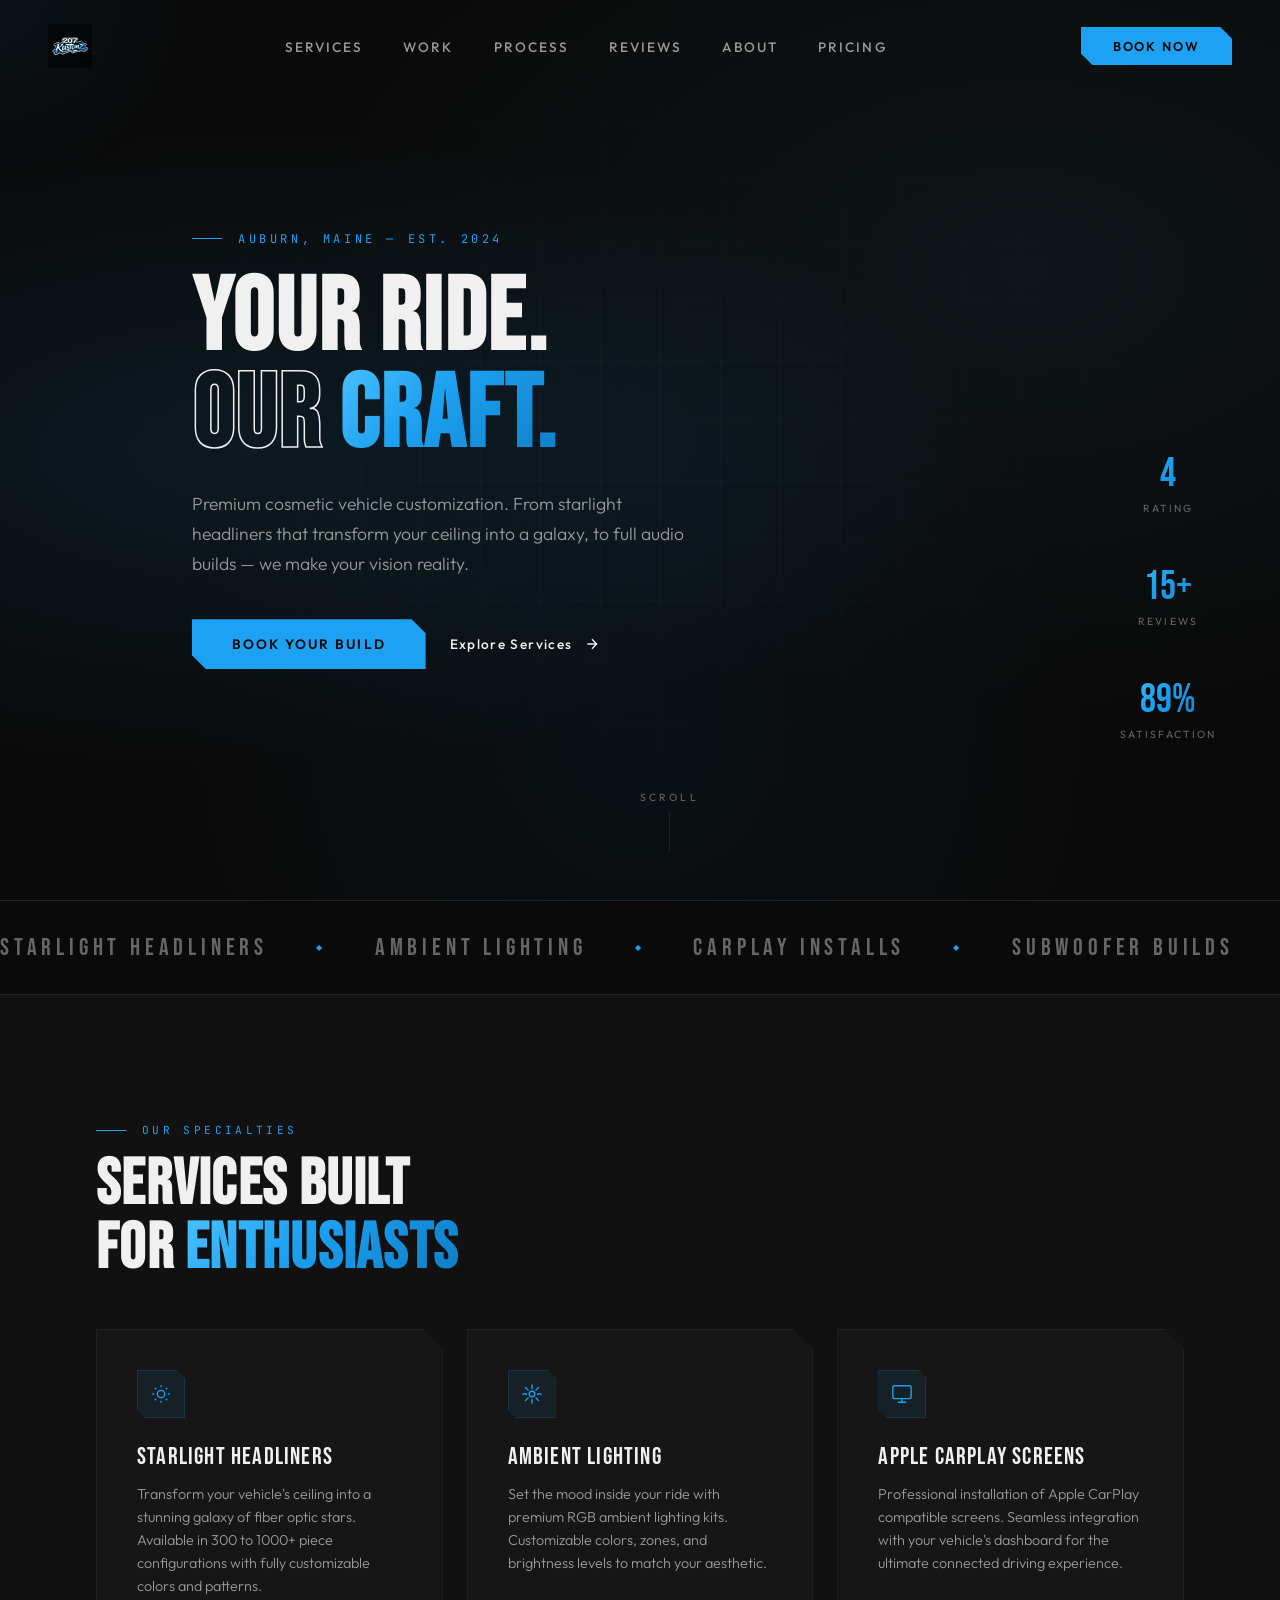
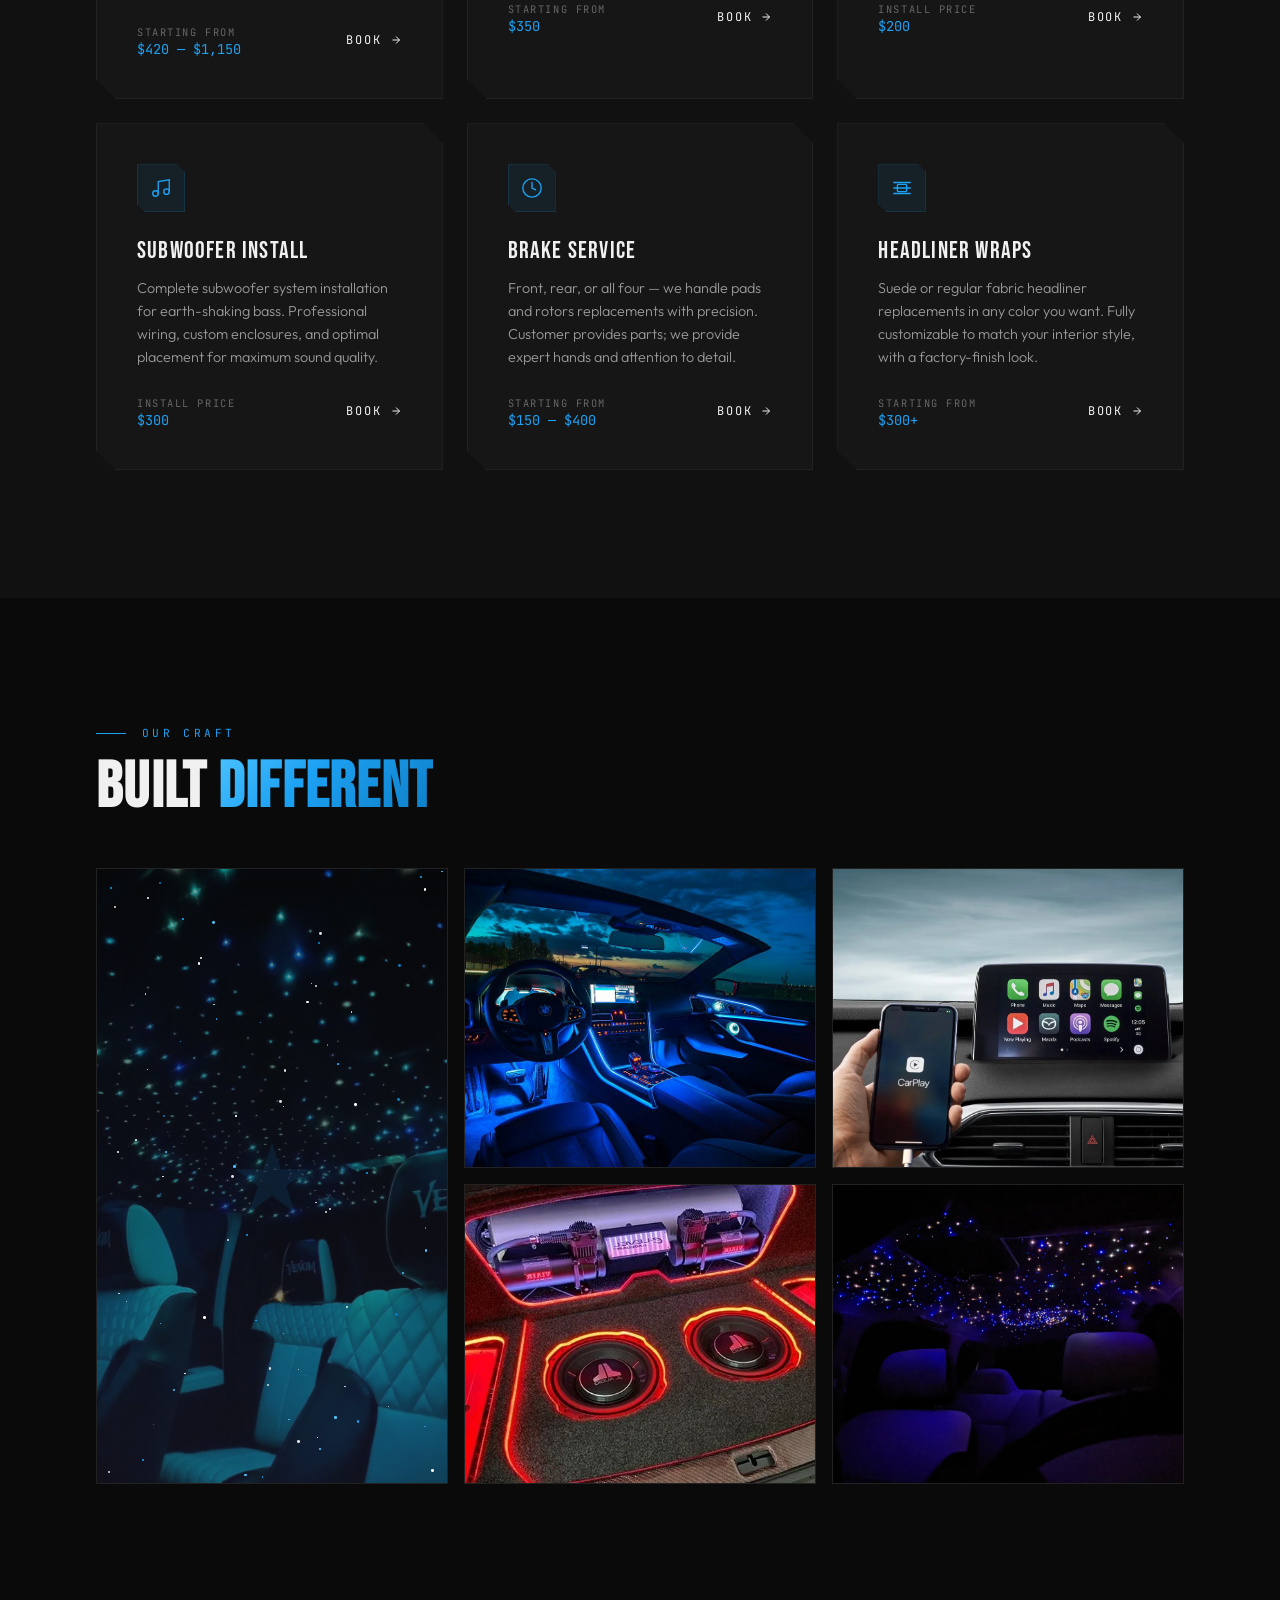
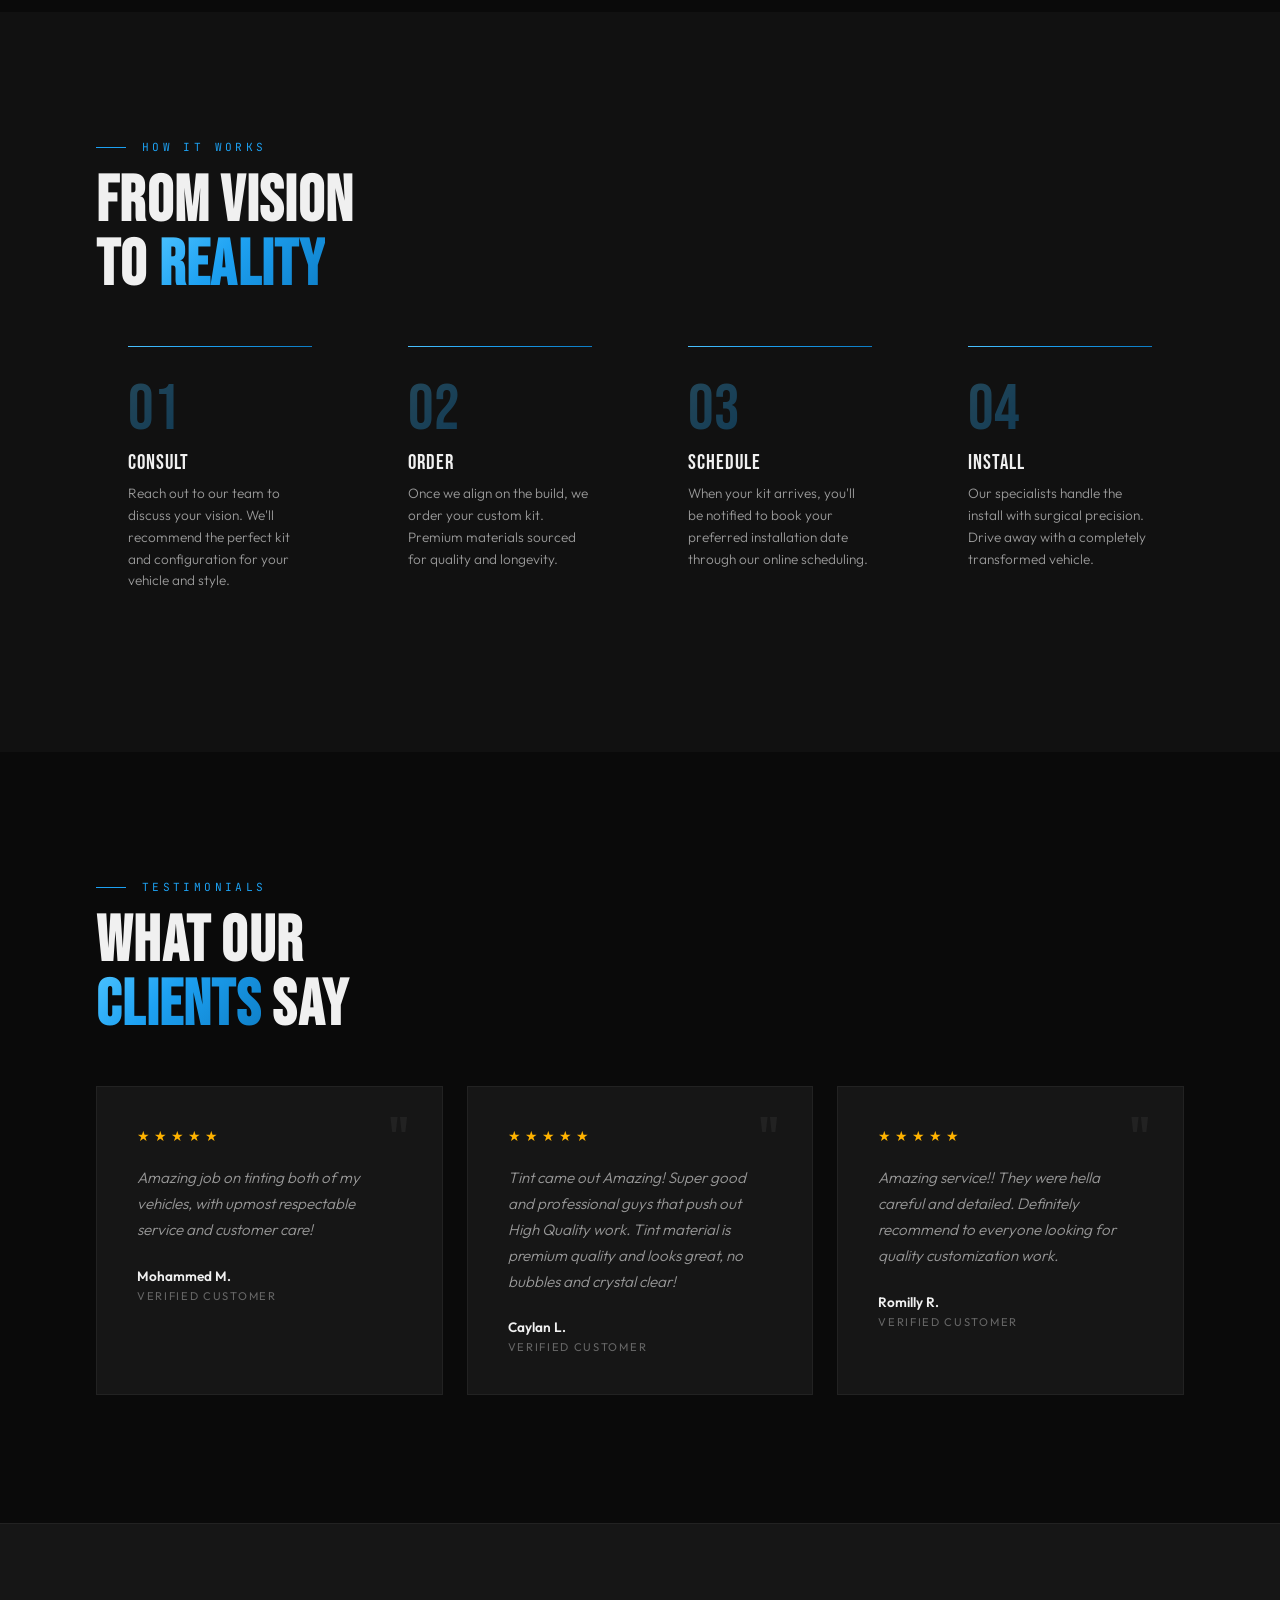
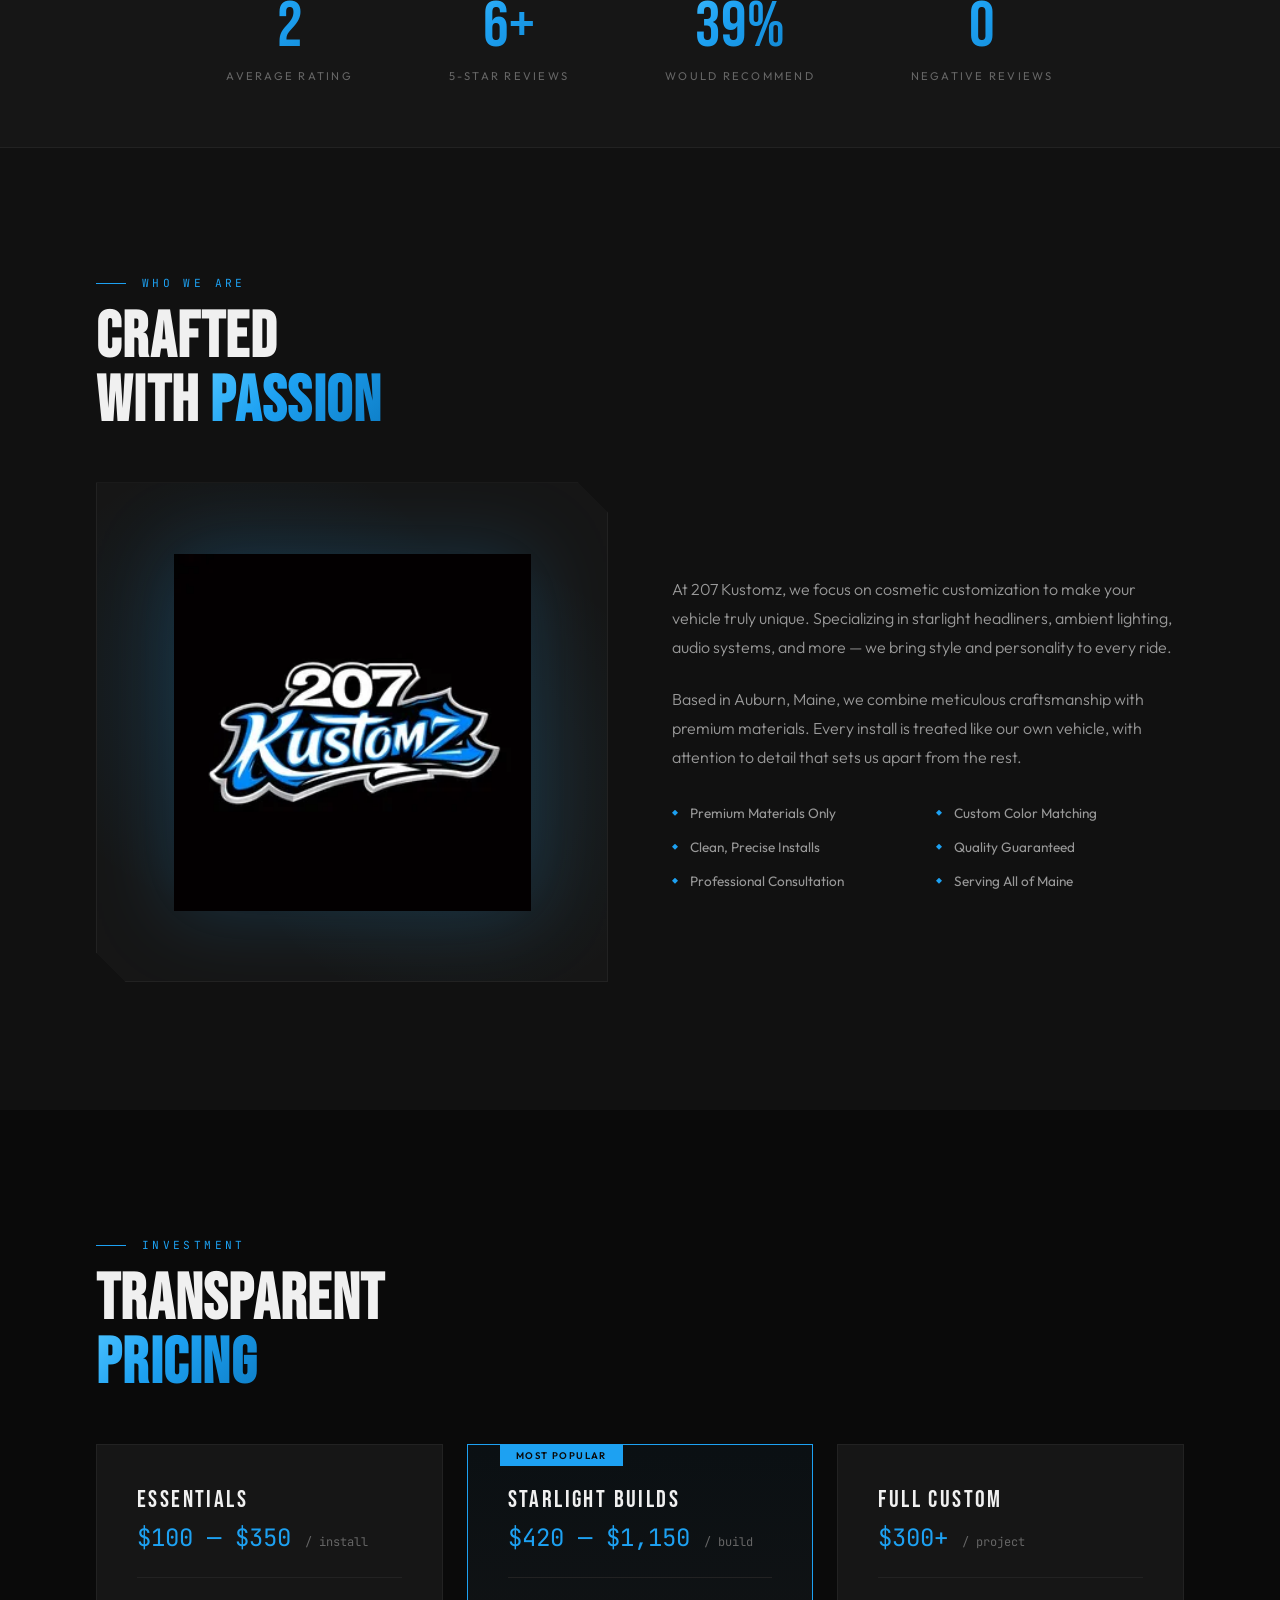
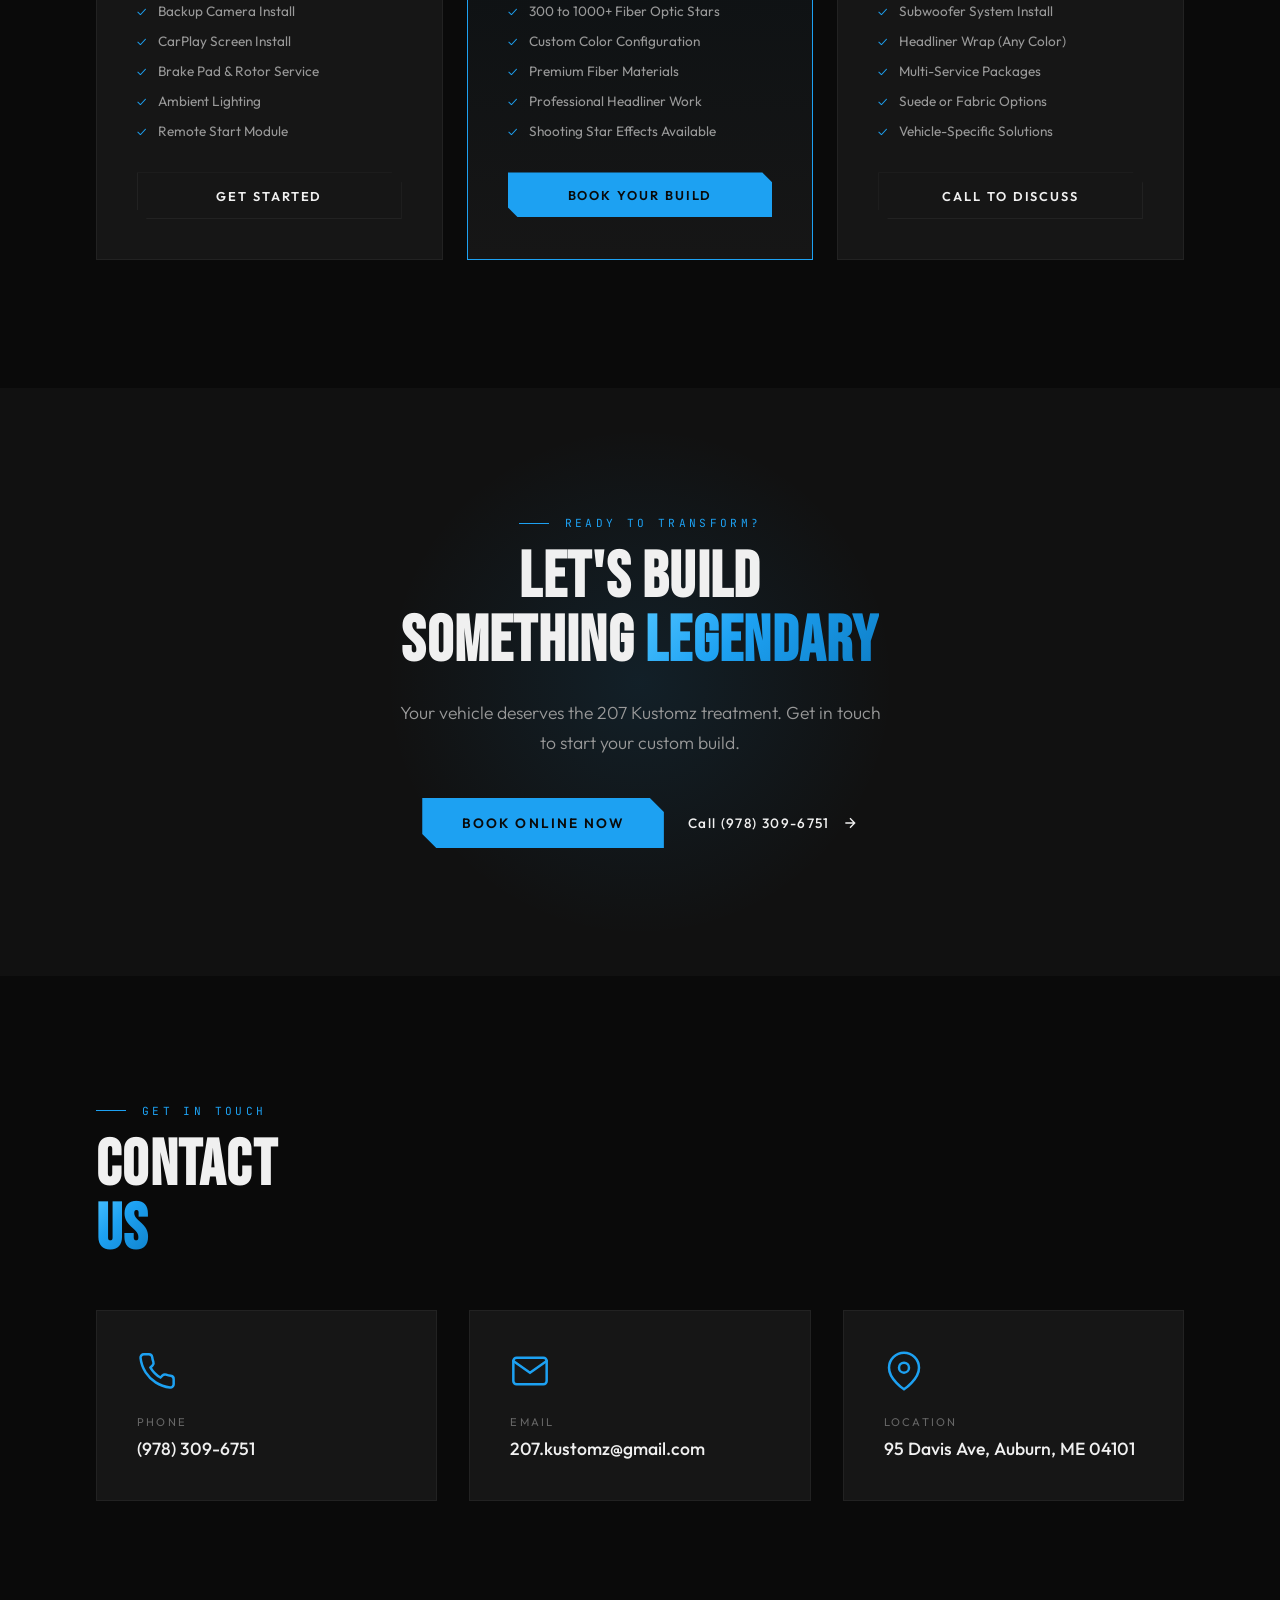
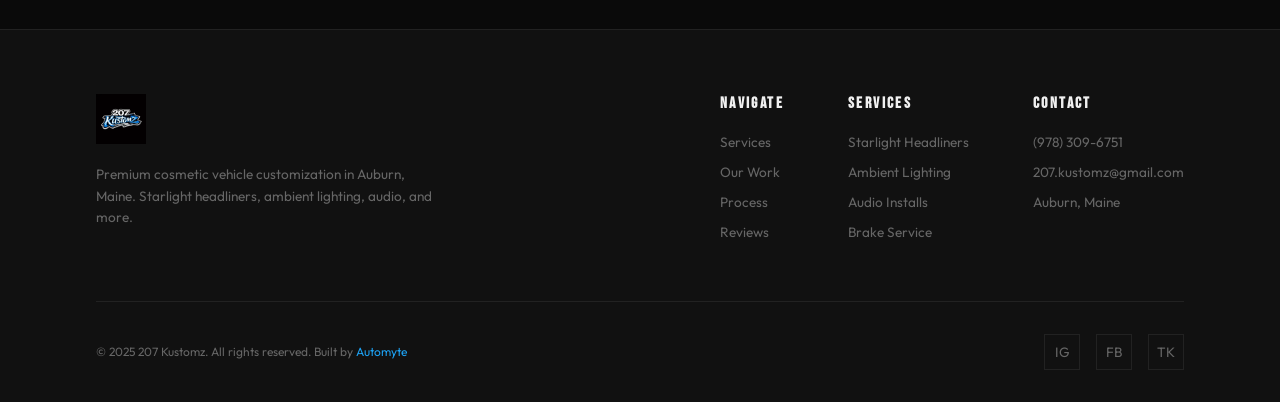
==== commit f8c1fc62: "Fix logo: rename WEBP internally encoded image to .webp and update HTML paths" ====
--- a/index.html
+++ b/index.html
@@ -1,49 +1,55 @@
 <!DOCTYPE html>
 <html lang="en">
+
 <head>
-<meta charset="UTF-8">
-<meta name="viewport" content="width=device-width, initial-scale=1.0">
-<meta name="description" content="Premium vehicle customization in Auburn, Maine. Specializing in starlight headliners, ambient lighting, CarPlay installs, audio systems, and brake service. Book your custom build today.">
-<meta name="keywords" content="vehicle customization, starlight headliner, ambient lighting, car audio, CarPlay install, Auburn Maine, car customization">
-<meta name="author" content="207 Kustomz">
-<meta name="robots" content="index, follow">
-
-<!-- Open Graph / Facebook -->
-<meta property="og:type" content="website">
-<meta property="og:url" content="https://207kustomz.com/">
-<meta property="og:title" content="207 KUSTOMZ — Premium Vehicle Customization | Auburn, Maine">
-<meta property="og:description" content="Premium cosmetic vehicle customization. From starlight headliners to full audio builds — we make your vision reality.">
-<meta property="og:image" content="https://207kustomz.com/assets/images/logo.png">
-
-<!-- Twitter -->
-<meta property="twitter:card" content="summary_large_image">
-<meta property="twitter:url" content="https://207kustomz.com/">
-<meta property="twitter:title" content="207 KUSTOMZ — Premium Vehicle Customization">
-<meta property="twitter:description" content="Premium cosmetic vehicle customization in Auburn, Maine.">
-<meta property="twitter:image" content="https://207kustomz.com/assets/images/logo.png">
-
-<!-- Favicon -->
-<link rel="icon" type="image/png" href="/assets/images/favicon.png">
-
-<!-- Preconnect for performance -->
-<link rel="preconnect" href="https://fonts.googleapis.com">
-<link rel="preconnect" href="https://fonts.gstatic.com" crossorigin>
-<link rel="dns-prefetch" href="https://207kustomz.setmore.com">
-
-<!-- Fonts -->
-<link href="https://fonts.googleapis.com/css2?family=Bebas+Neue&family=Outfit:wght@300;400;500;600&family=JetBrains+Mono:wght@400;500&display=swap" rel="stylesheet">
-
-<!-- Stylesheets -->
-<link rel="stylesheet" href="css/main.css">
-<link rel="stylesheet" href="css/responsive.css">
-
-<!-- Structured Data (JSON-LD) -->
-<script type="application/ld+json">
+  <meta charset="UTF-8">
+  <meta name="viewport" content="width=device-width, initial-scale=1.0">
+  <meta name="description"
+    content="Premium vehicle customization in Auburn, Maine. Specializing in starlight headliners, ambient lighting, CarPlay installs, audio systems, and brake service. Book your custom build today.">
+  <meta name="keywords"
+    content="vehicle customization, starlight headliner, ambient lighting, car audio, CarPlay install, Auburn Maine, car customization">
+  <meta name="author" content="207 Kustomz">
+  <meta name="robots" content="index, follow">
+
+  <!-- Open Graph / Facebook -->
+  <meta property="og:type" content="website">
+  <meta property="og:url" content="https://207kustomz.com/">
+  <meta property="og:title" content="207 KUSTOMZ — Premium Vehicle Customization | Auburn, Maine">
+  <meta property="og:description"
+    content="Premium cosmetic vehicle customization. From starlight headliners to full audio builds — we make your vision reality.">
+  <meta property="og:image" content="https://207kustomz.com/assets/images/logo.webp">
+
+  <!-- Twitter -->
+  <meta property="twitter:card" content="summary_large_image">
+  <meta property="twitter:url" content="https://207kustomz.com/">
+  <meta property="twitter:title" content="207 KUSTOMZ — Premium Vehicle Customization">
+  <meta property="twitter:description" content="Premium cosmetic vehicle customization in Auburn, Maine.">
+  <meta property="twitter:image" content="https://207kustomz.com/assets/images/logo.webp">
+
+  <!-- Favicon -->
+  <link rel="icon" type="image/png" href="/assets/images/favicon.png">
+
+  <!-- Preconnect for performance -->
+  <link rel="preconnect" href="https://fonts.googleapis.com">
+  <link rel="preconnect" href="https://fonts.gstatic.com" crossorigin>
+  <link rel="dns-prefetch" href="https://207kustomz.setmore.com">
+
+  <!-- Fonts -->
+  <link
+    href="https://fonts.googleapis.com/css2?family=Bebas+Neue&family=Outfit:wght@300;400;500;600&family=JetBrains+Mono:wght@400;500&display=swap"
+    rel="stylesheet">
+
+  <!-- Stylesheets -->
+  <link rel="stylesheet" href="css/main.css">
+  <link rel="stylesheet" href="css/responsive.css">
+
+  <!-- Structured Data (JSON-LD) -->
+  <script type="application/ld+json">
 {
   "@context": "https://schema.org",
   "@type": "LocalBusiness",
   "name": "207 Kustomz",
-  "image": "https://207kustomz.com/assets/images/logo.png",
+  "image": "https://207kustomz.com/assets/images/logo.webp",
   "@id": "https://207kustomz.com",
   "url": "https://207kustomz.com",
   "telephone": "+19783096751",
@@ -96,486 +102,588 @@
 }
 </script>
 
-<title>207 KUSTOMZ — Premium Vehicle Customization | Auburn, Maine</title>
+  <title>207 KUSTOMZ — Premium Vehicle Customization | Auburn, Maine</title>
 </head>
+
 <body>
 
-<!-- Loading Screen -->
-<div class="loading-screen">
-  <div class="loader"></div>
-</div>
-
-<!-- Cursor Glow -->
-<div class="cursor-glow" id="cursorGlow"></div>
-
-<!-- Navigation -->
-<nav id="navbar">
-  <a href="#" class="nav-logo"><img src="assets/images/logo.png" alt="207 Kustomz" loading="lazy"></a>
-  <ul class="nav-links" id="navLinks">
-    <li><a href="#services">Services</a></li>
-    <li><a href="#work">Work</a></li>
-    <li><a href="#process">Process</a></li>
-    <li><a href="#reviews">Reviews</a></li>
-    <li><a href="#about">About</a></li>
-    <li><a href="#pricing">Pricing</a></li>
-  </ul>
-  <a href="https://207kustomz.setmore.com/book" target="_blank" class="nav-cta">Book Now</a>
-  <div class="hamburger" id="hamburger" onclick="toggleMenu()">
-    <span></span><span></span><span></span>
+  <!-- Loading Screen -->
+  <div class="loading-screen">
+    <div class="loader"></div>
   </div>
-</nav>
-
-<!-- Hero -->
-<section class="hero">
-  <div class="hero-bg"></div>
-  <div class="hero-grid"></div>
-  <div class="hero-particles" id="particles"></div>
-  
-  <div class="hero-content">
-    <div class="hero-tag">Auburn, Maine — Est. 2024</div>
-    <h1 class="hero-title">
-      YOUR RIDE.<br>
-      <span class="outline">OUR</span> <span class="gradient">CRAFT.</span>
-    </h1>
-    <p class="hero-desc">
-      Premium cosmetic vehicle customization. From starlight headliners that transform your ceiling into a galaxy, to full audio builds — we make your vision reality.
+
+  <!-- Cursor Glow -->
+  <div class="cursor-glow" id="cursorGlow"></div>
+
+  <!-- Navigation -->
+  <nav id="navbar">
+    <a href="#" class="nav-logo"><img src="assets/images/logo.webp" alt="207 Kustomz" loading="lazy"></a>
+    <ul class="nav-links" id="navLinks">
+      <li><a href="#services">Services</a></li>
+      <li><a href="#work">Work</a></li>
+      <li><a href="#process">Process</a></li>
+      <li><a href="#reviews">Reviews</a></li>
+      <li><a href="#about">About</a></li>
+      <li><a href="#pricing">Pricing</a></li>
+    </ul>
+    <a href="https://207kustomz.setmore.com/book" target="_blank" class="nav-cta">Book Now</a>
+    <div class="hamburger" id="hamburger" onclick="toggleMenu()">
+      <span></span><span></span><span></span>
+    </div>
+  </nav>
+
+  <!-- Hero -->
+  <section class="hero">
+    <div class="hero-bg"></div>
+    <div class="hero-grid"></div>
+    <div class="hero-particles" id="particles"></div>
+
+    <div class="hero-content">
+      <div class="hero-tag">Auburn, Maine — Est. 2024</div>
+      <h1 class="hero-title">
+        YOUR RIDE.<br>
+        <span class="outline">OUR</span> <span class="gradient">CRAFT.</span>
+      </h1>
+      <p class="hero-desc">
+        Premium cosmetic vehicle customization. From starlight headliners that transform your ceiling into a galaxy, to
+        full audio builds — we make your vision reality.
+      </p>
+      <div class="hero-actions">
+        <a href="https://207kustomz.setmore.com/book" target="_blank" class="btn-primary">Book Your Build</a>
+        <a href="#services" class="btn-ghost">
+          Explore Services
+          <svg width="16" height="16" viewBox="0 0 24 24" fill="none" stroke="currentColor" stroke-width="2">
+            <path d="M5 12h14M12 5l7 7-7 7" />
+          </svg>
+        </a>
+      </div>
+    </div>
+
+    <div class="hero-stats">
+      <div class="hero-stat">
+        <div class="hero-stat-num">5.0</div>
+        <div class="hero-stat-label">Rating</div>
+      </div>
+      <div class="hero-stat">
+        <div class="hero-stat-num">17+</div>
+        <div class="hero-stat-label">Reviews</div>
+      </div>
+      <div class="hero-stat">
+        <div class="hero-stat-num">100%</div>
+        <div class="hero-stat-label">Satisfaction</div>
+      </div>
+    </div>
+
+    <div class="scroll-indicator">
+      <span>Scroll</span>
+      <div class="scroll-line"></div>
+    </div>
+  </section>
+
+  <!-- Marquee -->
+  <div class="marquee-section">
+    <div class="marquee-track">
+      <span class="marquee-item">STARLIGHT HEADLINERS</span>
+      <span class="marquee-item">AMBIENT LIGHTING</span>
+      <span class="marquee-item">CARPLAY INSTALLS</span>
+      <span class="marquee-item">SUBWOOFER BUILDS</span>
+      <span class="marquee-item">BRAKE SERVICE</span>
+      <span class="marquee-item">HEADLINER WRAPS</span>
+      <span class="marquee-item">REMOTE START</span>
+      <span class="marquee-item">BACKUP CAMERAS</span>
+      <span class="marquee-item">STARLIGHT HEADLINERS</span>
+      <span class="marquee-item">AMBIENT LIGHTING</span>
+      <span class="marquee-item">CARPLAY INSTALLS</span>
+      <span class="marquee-item">SUBWOOFER BUILDS</span>
+      <span class="marquee-item">BRAKE SERVICE</span>
+      <span class="marquee-item">HEADLINER WRAPS</span>
+      <span class="marquee-item">REMOTE START</span>
+      <span class="marquee-item">BACKUP CAMERAS</span>
+    </div>
+  </div>
+
+  <!-- Services -->
+  <section id="services">
+    <div class="section-tag reveal">Our Specialties</div>
+    <h2 class="section-title reveal reveal-delay-1">SERVICES BUILT<br>FOR <span
+        style="background:var(--gradient);-webkit-background-clip:text;-webkit-text-fill-color:transparent;background-clip:text;">ENTHUSIASTS</span>
+    </h2>
+
+    <div class="services-grid">
+      <div class="service-card reveal reveal-delay-1">
+        <div class="service-icon">
+          <svg viewBox="0 0 24 24" fill="none" stroke-width="1.5" stroke-linecap="round">
+            <path
+              d="M12 3v1m0 16v1m-9-9h1m16 0h1m-2.636-6.364l-.707.707M6.343 17.657l-.707.707m0-12.728l.707.707m11.314 11.314l.707.707" />
+            <circle cx="12" cy="12" r="4" />
+          </svg>
+        </div>
+        <div class="service-name">STARLIGHT HEADLINERS</div>
+        <p class="service-desc">Transform your vehicle's ceiling into a stunning galaxy of fiber optic stars. Available
+          in 300 to 1000+ piece configurations with fully customizable colors and patterns.</p>
+        <div class="service-price">
+          <span><span class="from">Starting from</span><br>$420 — $1,150</span>
+          <a href="https://207kustomz.setmore.com/book" target="_blank" class="service-book">
+            Book
+            <svg width="12" height="12" viewBox="0 0 24 24" fill="none" stroke="currentColor" stroke-width="2">
+              <path d="M5 12h14M12 5l7 7-7 7" />
+            </svg>
+          </a>
+        </div>
+      </div>
+
+      <div class="service-card reveal reveal-delay-2">
+        <div class="service-icon">
+          <svg viewBox="0 0 24 24" fill="none" stroke-width="1.5" stroke-linecap="round">
+            <circle cx="12" cy="12" r="3" />
+            <path
+              d="M12 2v4m0 12v4m-7.07-2.93l2.83-2.83m8.48-8.48l2.83-2.83M2 12h4m12 0h4M4.93 4.93l2.83 2.83m8.48 8.48l2.83 2.83" />
+          </svg>
+        </div>
+        <div class="service-name">AMBIENT LIGHTING</div>
+        <p class="service-desc">Set the mood inside your ride with premium RGB ambient lighting kits. Customizable
+          colors, zones, and brightness levels to match your aesthetic.</p>
+        <div class="service-price">
+          <span><span class="from">Starting from</span><br>$350</span>
+          <a href="https://207kustomz.setmore.com/book" target="_blank" class="service-book">
+            Book
+            <svg width="12" height="12" viewBox="0 0 24 24" fill="none" stroke="currentColor" stroke-width="2">
+              <path d="M5 12h14M12 5l7 7-7 7" />
+            </svg>
+          </a>
+        </div>
+      </div>
+
+      <div class="service-card reveal reveal-delay-3">
+        <div class="service-icon">
+          <svg viewBox="0 0 24 24" fill="none" stroke-width="1.5" stroke-linecap="round">
+            <rect x="2" y="3" width="20" height="14" rx="2" />
+            <path d="M8 21h8m-4-4v4" />
+          </svg>
+        </div>
+        <div class="service-name">APPLE CARPLAY SCREENS</div>
+        <p class="service-desc">Professional installation of Apple CarPlay compatible screens. Seamless integration with
+          your vehicle's dashboard for the ultimate connected driving experience.</p>
+        <div class="service-price">
+          <span><span class="from">Install price</span><br>$200</span>
+          <a href="https://207kustomz.setmore.com/book" target="_blank" class="service-book">
+            Book
+            <svg width="12" height="12" viewBox="0 0 24 24" fill="none" stroke="currentColor" stroke-width="2">
+              <path d="M5 12h14M12 5l7 7-7 7" />
+            </svg>
+          </a>
+        </div>
+      </div>
+
+      <div class="service-card reveal reveal-delay-1">
+        <div class="service-icon">
+          <svg viewBox="0 0 24 24" fill="none" stroke-width="1.5" stroke-linecap="round">
+            <path d="M9 18V5l12-2v13" />
+            <circle cx="6" cy="18" r="3" />
+            <circle cx="18" cy="16" r="3" />
+          </svg>
+        </div>
+        <div class="service-name">SUBWOOFER INSTALL</div>
+        <p class="service-desc">Complete subwoofer system installation for earth-shaking bass. Professional wiring,
+          custom enclosures, and optimal placement for maximum sound quality.</p>
+        <div class="service-price">
+          <span><span class="from">Install price</span><br>$300</span>
+          <a href="https://207kustomz.setmore.com/book" target="_blank" class="service-book">
+            Book
+            <svg width="12" height="12" viewBox="0 0 24 24" fill="none" stroke="currentColor" stroke-width="2">
+              <path d="M5 12h14M12 5l7 7-7 7" />
+            </svg>
+          </a>
+        </div>
+      </div>
+
+      <div class="service-card reveal reveal-delay-2">
+        <div class="service-icon">
+          <svg viewBox="0 0 24 24" fill="none" stroke-width="1.5" stroke-linecap="round">
+            <circle cx="12" cy="12" r="10" />
+            <path d="M12 6v6l4 2" />
+          </svg>
+        </div>
+        <div class="service-name">BRAKE SERVICE</div>
+        <p class="service-desc">Front, rear, or all four — we handle pads and rotors replacements with precision.
+          Customer provides parts; we provide expert hands and attention to detail.</p>
+        <div class="service-price">
+          <span><span class="from">Starting from</span><br>$150 — $400</span>
+          <a href="https://207kustomz.setmore.com/book" target="_blank" class="service-book">
+            Book
+            <svg width="12" height="12" viewBox="0 0 24 24" fill="none" stroke="currentColor" stroke-width="2">
+              <path d="M5 12h14M12 5l7 7-7 7" />
+            </svg>
+          </a>
+        </div>
+      </div>
+
+      <div class="service-card reveal reveal-delay-3">
+        <div class="service-icon">
+          <svg viewBox="0 0 24 24" fill="none" stroke-width="1.5" stroke-linecap="round">
+            <path d="M3 12h18M3 6h18M3 18h18" />
+            <rect x="7" y="8" width="10" height="8" rx="1" />
+          </svg>
+        </div>
+        <div class="service-name">HEADLINER WRAPS</div>
+        <p class="service-desc">Suede or regular fabric headliner replacements in any color you want. Fully customizable
+          to match your interior style, with a factory-finish look.</p>
+        <div class="service-price">
+          <span><span class="from">Starting from</span><br>$300+</span>
+          <a href="https://207kustomz.setmore.com/book" target="_blank" class="service-book">
+            Book
+            <svg width="12" height="12" viewBox="0 0 24 24" fill="none" stroke="currentColor" stroke-width="2">
+              <path d="M5 12h14M12 5l7 7-7 7" />
+            </svg>
+          </a>
+        </div>
+      </div>
+    </div>
+  </section>
+
+  <!-- Gallery / Showcase -->
+  <section id="work">
+    <div class="section-tag reveal">Our Craft</div>
+    <h2 class="section-title reveal reveal-delay-1">BUILT <span
+        style="background:var(--gradient);-webkit-background-clip:text;-webkit-text-fill-color:transparent;background-clip:text;">DIFFERENT</span>
+    </h2>
+
+    <div class="gallery-grid reveal reveal-delay-2">
+      <div class="gallery-item">
+        <div class="gallery-item-bg">
+          <div class="starlight-demo" id="starlightDemo"></div>
+        </div>
+        <div class="gallery-overlay">
+          <div class="gallery-label">Starlight Headliner</div>
+          <div class="gallery-sub">1000 Piece Installation</div>
+        </div>
+      </div>
+      <div class="gallery-item">
+        <div class="gallery-item-bg"></div>
+        <div class="gallery-overlay">
+          <div class="gallery-label">Ambient Interior</div>
+          <div class="gallery-sub">Full RGB Setup</div>
+        </div>
+      </div>
+      <div class="gallery-item">
+        <div class="gallery-item-bg"></div>
+        <div class="gallery-overlay">
+          <div class="gallery-label">CarPlay Integration</div>
+          <div class="gallery-sub">Seamless Install</div>
+        </div>
+      </div>
+      <div class="gallery-item">
+        <div class="gallery-item-bg"></div>
+        <div class="gallery-overlay">
+          <div class="gallery-label">Sound System</div>
+          <div class="gallery-sub">Custom Audio Build</div>
+        </div>
+      </div>
+      <div class="gallery-item">
+        <div class="gallery-item-bg"></div>
+        <div class="gallery-overlay">
+          <div class="gallery-label">Headliner Wrap</div>
+          <div class="gallery-sub">Black Suede Finish</div>
+        </div>
+      </div>
+    </div>
+  </section>
+
+  <!-- Process -->
+  <section id="process">
+    <div class="section-tag reveal">How It Works</div>
+    <h2 class="section-title reveal reveal-delay-1">FROM VISION<br>TO <span
+        style="background:var(--gradient);-webkit-background-clip:text;-webkit-text-fill-color:transparent;background-clip:text;">REALITY</span>
+    </h2>
+
+    <div class="process-steps">
+      <div class="process-step reveal reveal-delay-1">
+        <div class="step-num">01</div>
+        <div class="step-title">CONSULT</div>
+        <p class="step-desc">Reach out to our team to discuss your vision. We'll recommend the perfect kit and
+          configuration for your vehicle and style.</p>
+      </div>
+      <div class="process-step reveal reveal-delay-2">
+        <div class="step-num">02</div>
+        <div class="step-title">ORDER</div>
+        <p class="step-desc">Once we align on the build, we order your custom kit. Premium materials sourced for quality
+          and longevity.</p>
+      </div>
+      <div class="process-step reveal reveal-delay-3">
+        <div class="step-num">03</div>
+        <div class="step-title">SCHEDULE</div>
+        <p class="step-desc">When your kit arrives, you'll be notified to book your preferred installation date through
+          our online scheduling.</p>
+      </div>
+      <div class="process-step reveal reveal-delay-4">
+        <div class="step-num">04</div>
+        <div class="step-title">INSTALL</div>
+        <p class="step-desc">Our specialists handle the install with surgical precision. Drive away with a completely
+          transformed vehicle.</p>
+      </div>
+    </div>
+  </section>
+
+  <!-- Reviews -->
+  <section id="reviews">
+    <div class="section-tag reveal">Testimonials</div>
+    <h2 class="section-title reveal reveal-delay-1">WHAT OUR<br><span
+        style="background:var(--gradient);-webkit-background-clip:text;-webkit-text-fill-color:transparent;background-clip:text;">CLIENTS</span>
+      SAY</h2>
+
+    <div class="reviews-grid">
+      <div class="review-card reveal reveal-delay-1">
+        <div class="review-quote">"</div>
+        <div class="review-stars"><span>★</span><span>★</span><span>★</span><span>★</span><span>★</span></div>
+        <p class="review-text">Amazing job on tinting both of my vehicles, with upmost respectable service and customer
+          care!</p>
+        <div class="review-author">Mohammed M.</div>
+        <div class="review-source">Verified Customer</div>
+      </div>
+      <div class="review-card reveal reveal-delay-2">
+        <div class="review-quote">"</div>
+        <div class="review-stars"><span>★</span><span>★</span><span>★</span><span>★</span><span>★</span></div>
+        <p class="review-text">Tint came out Amazing! Super good and professional guys that push out High Quality work.
+          Tint material is premium quality and looks great, no bubbles and crystal clear!</p>
+        <div class="review-author">Caylan L.</div>
+        <div class="review-source">Verified Customer</div>
+      </div>
+      <div class="review-card reveal reveal-delay-3">
+        <div class="review-quote">"</div>
+        <div class="review-stars"><span>★</span><span>★</span><span>★</span><span>★</span><span>★</span></div>
+        <p class="review-text">Amazing service!! They were hella careful and detailed. Definitely recommend to everyone
+          looking for quality customization work.</p>
+        <div class="review-author">Romilly R.</div>
+        <div class="review-source">Verified Customer</div>
+      </div>
+    </div>
+  </section>
+
+  <!-- Rating Banner -->
+  <div class="rating-banner">
+    <div class="rating-block reveal">
+      <div class="rating-big">5.0</div>
+      <div class="rating-label">Average Rating</div>
+    </div>
+    <div class="rating-block reveal reveal-delay-1">
+      <div class="rating-big">17+</div>
+      <div class="rating-label">5-Star Reviews</div>
+    </div>
+    <div class="rating-block reveal reveal-delay-2">
+      <div class="rating-big">100%</div>
+      <div class="rating-label">Would Recommend</div>
+    </div>
+    <div class="rating-block reveal reveal-delay-3">
+      <div class="rating-big">0</div>
+      <div class="rating-label">Negative Reviews</div>
+    </div>
+  </div>
+
+  <!-- About -->
+  <section id="about">
+    <div class="section-tag reveal">Who We Are</div>
+    <h2 class="section-title reveal reveal-delay-1">CRAFTED<br>WITH <span
+        style="background:var(--gradient);-webkit-background-clip:text;-webkit-text-fill-color:transparent;background-clip:text;">PASSION</span>
+    </h2>
+
+    <div class="about-grid">
+      <div class="about-visual reveal">
+        <div class="about-visual-inner">
+          <img src="assets/images/logo.webp" alt="207 Kustomz Logo" loading="lazy"
+            style="width:70%;max-width:380px;height:auto;position:relative;z-index:2;filter:drop-shadow(0 0 40px rgba(29,161,242,0.2));">
+        </div>
+      </div>
+      <div class="about-text reveal reveal-delay-2">
+        <p>At 207 Kustomz, we focus on cosmetic customization to make your vehicle truly unique. Specializing in
+          starlight headliners, ambient lighting, audio systems, and more — we bring style and personality to every
+          ride.</p>
+        <p>Based in Auburn, Maine, we combine meticulous craftsmanship with premium materials. Every install is treated
+          like our own vehicle, with attention to detail that sets us apart from the rest.</p>
+
+        <div class="about-features">
+          <div class="about-feature">
+            <div class="dot"></div>Premium Materials Only
+          </div>
+          <div class="about-feature">
+            <div class="dot"></div>Custom Color Matching
+          </div>
+          <div class="about-feature">
+            <div class="dot"></div>Clean, Precise Installs
+          </div>
+          <div class="about-feature">
+            <div class="dot"></div>Quality Guaranteed
+          </div>
+          <div class="about-feature">
+            <div class="dot"></div>Professional Consultation
+          </div>
+          <div class="about-feature">
+            <div class="dot"></div>Serving All of Maine
+          </div>
+        </div>
+      </div>
+    </div>
+  </section>
+
+  <!-- Pricing -->
+  <section id="pricing">
+    <div class="section-tag reveal">Investment</div>
+    <h2 class="section-title reveal reveal-delay-1">TRANSPARENT<br><span
+        style="background:var(--gradient);-webkit-background-clip:text;-webkit-text-fill-color:transparent;background-clip:text;">PRICING</span>
+    </h2>
+
+    <div class="pricing-grid">
+      <div class="pricing-card reveal reveal-delay-1">
+        <div class="pricing-name">ESSENTIALS</div>
+        <div class="pricing-range">$100 — $350 <span class="unit">/ install</span></div>
+        <div class="pricing-divider"></div>
+        <ul class="pricing-features">
+          <li>Backup Camera Install</li>
+          <li>CarPlay Screen Install</li>
+          <li>Brake Pad & Rotor Service</li>
+          <li>Ambient Lighting</li>
+          <li>Remote Start Module</li>
+        </ul>
+        <a href="https://207kustomz.setmore.com/book" target="_blank" class="pricing-btn outline">Get Started</a>
+      </div>
+
+      <div class="pricing-card featured reveal reveal-delay-2">
+        <div class="pricing-name">STARLIGHT BUILDS</div>
+        <div class="pricing-range">$420 — $1,150 <span class="unit">/ build</span></div>
+        <div class="pricing-divider"></div>
+        <ul class="pricing-features">
+          <li>300 to 1000+ Fiber Optic Stars</li>
+          <li>Custom Color Configuration</li>
+          <li>Premium Fiber Materials</li>
+          <li>Professional Headliner Work</li>
+          <li>Shooting Star Effects Available</li>
+        </ul>
+        <a href="https://207kustomz.setmore.com/book" target="_blank" class="pricing-btn primary">Book Your Build</a>
+      </div>
+
+      <div class="pricing-card reveal reveal-delay-3">
+        <div class="pricing-name">FULL CUSTOM</div>
+        <div class="pricing-range">$300+ <span class="unit">/ project</span></div>
+        <div class="pricing-divider"></div>
+        <ul class="pricing-features">
+          <li>Subwoofer System Install</li>
+          <li>Headliner Wrap (Any Color)</li>
+          <li>Multi-Service Packages</li>
+          <li>Suede or Fabric Options</li>
+          <li>Vehicle-Specific Solutions</li>
+        </ul>
+        <a href="tel:9783096751" class="pricing-btn outline">Call to Discuss</a>
+      </div>
+    </div>
+  </section>
+
+  <!-- CTA -->
+  <div class="cta-section">
+    <div class="cta-glow"></div>
+    <div class="section-tag reveal" style="justify-content:center;">Ready to Transform?</div>
+    <h2 class="section-title reveal reveal-delay-1" style="text-align:center;">LET'S BUILD<br>SOMETHING <span
+        style="background:var(--gradient);-webkit-background-clip:text;-webkit-text-fill-color:transparent;background-clip:text;">LEGENDARY</span>
+    </h2>
+    <p class="hero-desc reveal reveal-delay-2" style="opacity:1;animation:none;text-align:center;margin:0 auto 2.5rem;">
+      Your vehicle deserves the 207 Kustomz treatment. Get in touch to start your custom build.
     </p>
-    <div class="hero-actions">
-      <a href="https://207kustomz.setmore.com/book" target="_blank" class="btn-primary">Book Your Build</a>
-      <a href="#services" class="btn-ghost">
-        Explore Services
-        <svg width="16" height="16" viewBox="0 0 24 24" fill="none" stroke="currentColor" stroke-width="2"><path d="M5 12h14M12 5l7 7-7 7"/></svg>
+    <div class="cta-actions reveal reveal-delay-3">
+      <a href="https://207kustomz.setmore.com/book" target="_blank" class="btn-primary">Book Online Now</a>
+      <a href="tel:9783096751" class="btn-ghost">
+        Call (978) 309-6751
+        <svg width="16" height="16" viewBox="0 0 24 24" fill="none" stroke="currentColor" stroke-width="2">
+          <path d="M5 12h14M12 5l7 7-7 7" />
+        </svg>
       </a>
     </div>
   </div>
 
-  <div class="hero-stats">
-    <div class="hero-stat">
-      <div class="hero-stat-num">5.0</div>
-      <div class="hero-stat-label">Rating</div>
-    </div>
-    <div class="hero-stat">
-      <div class="hero-stat-num">17+</div>
-      <div class="hero-stat-label">Reviews</div>
-    </div>
-    <div class="hero-stat">
-      <div class="hero-stat-num">100%</div>
-      <div class="hero-stat-label">Satisfaction</div>
-    </div>
-  </div>
-
-  <div class="scroll-indicator">
-    <span>Scroll</span>
-    <div class="scroll-line"></div>
-  </div>
-</section>
-
-<!-- Marquee -->
-<div class="marquee-section">
-  <div class="marquee-track">
-    <span class="marquee-item">STARLIGHT HEADLINERS</span>
-    <span class="marquee-item">AMBIENT LIGHTING</span>
-    <span class="marquee-item">CARPLAY INSTALLS</span>
-    <span class="marquee-item">SUBWOOFER BUILDS</span>
-    <span class="marquee-item">BRAKE SERVICE</span>
-    <span class="marquee-item">HEADLINER WRAPS</span>
-    <span class="marquee-item">REMOTE START</span>
-    <span class="marquee-item">BACKUP CAMERAS</span>
-    <span class="marquee-item">STARLIGHT HEADLINERS</span>
-    <span class="marquee-item">AMBIENT LIGHTING</span>
-    <span class="marquee-item">CARPLAY INSTALLS</span>
-    <span class="marquee-item">SUBWOOFER BUILDS</span>
-    <span class="marquee-item">BRAKE SERVICE</span>
-    <span class="marquee-item">HEADLINER WRAPS</span>
-    <span class="marquee-item">REMOTE START</span>
-    <span class="marquee-item">BACKUP CAMERAS</span>
-  </div>
-</div>
-
-<!-- Services -->
-<section id="services">
-  <div class="section-tag reveal">Our Specialties</div>
-  <h2 class="section-title reveal reveal-delay-1">SERVICES BUILT<br>FOR <span style="background:var(--gradient);-webkit-background-clip:text;-webkit-text-fill-color:transparent;background-clip:text;">ENTHUSIASTS</span></h2>
-  
-  <div class="services-grid">
-    <div class="service-card reveal reveal-delay-1">
-      <div class="service-icon">
-        <svg viewBox="0 0 24 24" fill="none" stroke-width="1.5" stroke-linecap="round"><path d="M12 3v1m0 16v1m-9-9h1m16 0h1m-2.636-6.364l-.707.707M6.343 17.657l-.707.707m0-12.728l.707.707m11.314 11.314l.707.707"/><circle cx="12" cy="12" r="4"/></svg>
-      </div>
-      <div class="service-name">STARLIGHT HEADLINERS</div>
-      <p class="service-desc">Transform your vehicle's ceiling into a stunning galaxy of fiber optic stars. Available in 300 to 1000+ piece configurations with fully customizable colors and patterns.</p>
-      <div class="service-price">
-        <span><span class="from">Starting from</span><br>$420 — $1,150</span>
-        <a href="https://207kustomz.setmore.com/book" target="_blank" class="service-book">
-          Book
-          <svg width="12" height="12" viewBox="0 0 24 24" fill="none" stroke="currentColor" stroke-width="2"><path d="M5 12h14M12 5l7 7-7 7"/></svg>
-        </a>
-      </div>
-    </div>
-
-    <div class="service-card reveal reveal-delay-2">
-      <div class="service-icon">
-        <svg viewBox="0 0 24 24" fill="none" stroke-width="1.5" stroke-linecap="round"><circle cx="12" cy="12" r="3"/><path d="M12 2v4m0 12v4m-7.07-2.93l2.83-2.83m8.48-8.48l2.83-2.83M2 12h4m12 0h4M4.93 4.93l2.83 2.83m8.48 8.48l2.83 2.83"/></svg>
-      </div>
-      <div class="service-name">AMBIENT LIGHTING</div>
-      <p class="service-desc">Set the mood inside your ride with premium RGB ambient lighting kits. Customizable colors, zones, and brightness levels to match your aesthetic.</p>
-      <div class="service-price">
-        <span><span class="from">Starting from</span><br>$350</span>
-        <a href="https://207kustomz.setmore.com/book" target="_blank" class="service-book">
-          Book
-          <svg width="12" height="12" viewBox="0 0 24 24" fill="none" stroke="currentColor" stroke-width="2"><path d="M5 12h14M12 5l7 7-7 7"/></svg>
-        </a>
-      </div>
-    </div>
-
-    <div class="service-card reveal reveal-delay-3">
-      <div class="service-icon">
-        <svg viewBox="0 0 24 24" fill="none" stroke-width="1.5" stroke-linecap="round"><rect x="2" y="3" width="20" height="14" rx="2"/><path d="M8 21h8m-4-4v4"/></svg>
-      </div>
-      <div class="service-name">APPLE CARPLAY SCREENS</div>
-      <p class="service-desc">Professional installation of Apple CarPlay compatible screens. Seamless integration with your vehicle's dashboard for the ultimate connected driving experience.</p>
-      <div class="service-price">
-        <span><span class="from">Install price</span><br>$200</span>
-        <a href="https://207kustomz.setmore.com/book" target="_blank" class="service-book">
-          Book
-          <svg width="12" height="12" viewBox="0 0 24 24" fill="none" stroke="currentColor" stroke-width="2"><path d="M5 12h14M12 5l7 7-7 7"/></svg>
-        </a>
-      </div>
-    </div>
-
-    <div class="service-card reveal reveal-delay-1">
-      <div class="service-icon">
-        <svg viewBox="0 0 24 24" fill="none" stroke-width="1.5" stroke-linecap="round"><path d="M9 18V5l12-2v13"/><circle cx="6" cy="18" r="3"/><circle cx="18" cy="16" r="3"/></svg>
-      </div>
-      <div class="service-name">SUBWOOFER INSTALL</div>
-      <p class="service-desc">Complete subwoofer system installation for earth-shaking bass. Professional wiring, custom enclosures, and optimal placement for maximum sound quality.</p>
-      <div class="service-price">
-        <span><span class="from">Install price</span><br>$300</span>
-        <a href="https://207kustomz.setmore.com/book" target="_blank" class="service-book">
-          Book
-          <svg width="12" height="12" viewBox="0 0 24 24" fill="none" stroke="currentColor" stroke-width="2"><path d="M5 12h14M12 5l7 7-7 7"/></svg>
-        </a>
-      </div>
-    </div>
-
-    <div class="service-card reveal reveal-delay-2">
-      <div class="service-icon">
-        <svg viewBox="0 0 24 24" fill="none" stroke-width="1.5" stroke-linecap="round"><circle cx="12" cy="12" r="10"/><path d="M12 6v6l4 2"/></svg>
-      </div>
-      <div class="service-name">BRAKE SERVICE</div>
-      <p class="service-desc">Front, rear, or all four — we handle pads and rotors replacements with precision. Customer provides parts; we provide expert hands and attention to detail.</p>
-      <div class="service-price">
-        <span><span class="from">Starting from</span><br>$150 — $400</span>
-        <a href="https://207kustomz.setmore.com/book" target="_blank" class="service-book">
-          Book
-          <svg width="12" height="12" viewBox="0 0 24 24" fill="none" stroke="currentColor" stroke-width="2"><path d="M5 12h14M12 5l7 7-7 7"/></svg>
-        </a>
-      </div>
-    </div>
-
-    <div class="service-card reveal reveal-delay-3">
-      <div class="service-icon">
-        <svg viewBox="0 0 24 24" fill="none" stroke-width="1.5" stroke-linecap="round"><path d="M3 12h18M3 6h18M3 18h18"/><rect x="7" y="8" width="10" height="8" rx="1"/></svg>
-      </div>
-      <div class="service-name">HEADLINER WRAPS</div>
-      <p class="service-desc">Suede or regular fabric headliner replacements in any color you want. Fully customizable to match your interior style, with a factory-finish look.</p>
-      <div class="service-price">
-        <span><span class="from">Starting from</span><br>$300+</span>
-        <a href="https://207kustomz.setmore.com/book" target="_blank" class="service-book">
-          Book
-          <svg width="12" height="12" viewBox="0 0 24 24" fill="none" stroke="currentColor" stroke-width="2"><path d="M5 12h14M12 5l7 7-7 7"/></svg>
-        </a>
-      </div>
-    </div>
-  </div>
-</section>
-
-<!-- Gallery / Showcase -->
-<section id="work">
-  <div class="section-tag reveal">Our Craft</div>
-  <h2 class="section-title reveal reveal-delay-1">BUILT <span style="background:var(--gradient);-webkit-background-clip:text;-webkit-text-fill-color:transparent;background-clip:text;">DIFFERENT</span></h2>
-  
-  <div class="gallery-grid reveal reveal-delay-2">
-    <div class="gallery-item">
-      <div class="gallery-item-bg">
-        <div class="starlight-demo" id="starlightDemo"></div>
-      </div>
-      <div class="gallery-overlay">
-        <div class="gallery-label">Starlight Headliner</div>
-        <div class="gallery-sub">1000 Piece Installation</div>
-      </div>
-    </div>
-    <div class="gallery-item">
-      <div class="gallery-item-bg"></div>
-      <div class="gallery-overlay">
-        <div class="gallery-label">Ambient Interior</div>
-        <div class="gallery-sub">Full RGB Setup</div>
-      </div>
-    </div>
-    <div class="gallery-item">
-      <div class="gallery-item-bg"></div>
-      <div class="gallery-overlay">
-        <div class="gallery-label">CarPlay Integration</div>
-        <div class="gallery-sub">Seamless Install</div>
-      </div>
-    </div>
-    <div class="gallery-item">
-      <div class="gallery-item-bg"></div>
-      <div class="gallery-overlay">
-        <div class="gallery-label">Sound System</div>
-        <div class="gallery-sub">Custom Audio Build</div>
-      </div>
-    </div>
-    <div class="gallery-item">
-      <div class="gallery-item-bg"></div>
-      <div class="gallery-overlay">
-        <div class="gallery-label">Headliner Wrap</div>
-        <div class="gallery-sub">Black Suede Finish</div>
-      </div>
-    </div>
-  </div>
-</section>
-
-<!-- Process -->
-<section id="process">
-  <div class="section-tag reveal">How It Works</div>
-  <h2 class="section-title reveal reveal-delay-1">FROM VISION<br>TO <span style="background:var(--gradient);-webkit-background-clip:text;-webkit-text-fill-color:transparent;background-clip:text;">REALITY</span></h2>
-  
-  <div class="process-steps">
-    <div class="process-step reveal reveal-delay-1">
-      <div class="step-num">01</div>
-      <div class="step-title">CONSULT</div>
-      <p class="step-desc">Reach out to our team to discuss your vision. We'll recommend the perfect kit and configuration for your vehicle and style.</p>
-    </div>
-    <div class="process-step reveal reveal-delay-2">
-      <div class="step-num">02</div>
-      <div class="step-title">ORDER</div>
-      <p class="step-desc">Once we align on the build, we order your custom kit. Premium materials sourced for quality and longevity.</p>
-    </div>
-    <div class="process-step reveal reveal-delay-3">
-      <div class="step-num">03</div>
-      <div class="step-title">SCHEDULE</div>
-      <p class="step-desc">When your kit arrives, you'll be notified to book your preferred installation date through our online scheduling.</p>
-    </div>
-    <div class="process-step reveal reveal-delay-4">
-      <div class="step-num">04</div>
-      <div class="step-title">INSTALL</div>
-      <p class="step-desc">Our specialists handle the install with surgical precision. Drive away with a completely transformed vehicle.</p>
-    </div>
-  </div>
-</section>
-
-<!-- Reviews -->
-<section id="reviews">
-  <div class="section-tag reveal">Testimonials</div>
-  <h2 class="section-title reveal reveal-delay-1">WHAT OUR<br><span style="background:var(--gradient);-webkit-background-clip:text;-webkit-text-fill-color:transparent;background-clip:text;">CLIENTS</span> SAY</h2>
-  
-  <div class="reviews-grid">
-    <div class="review-card reveal reveal-delay-1">
-      <div class="review-quote">"</div>
-      <div class="review-stars"><span>★</span><span>★</span><span>★</span><span>★</span><span>★</span></div>
-      <p class="review-text">Amazing job on tinting both of my vehicles, with upmost respectable service and customer care!</p>
-      <div class="review-author">Mohammed M.</div>
-      <div class="review-source">Verified Customer</div>
-    </div>
-    <div class="review-card reveal reveal-delay-2">
-      <div class="review-quote">"</div>
-      <div class="review-stars"><span>★</span><span>★</span><span>★</span><span>★</span><span>★</span></div>
-      <p class="review-text">Tint came out Amazing! Super good and professional guys that push out High Quality work. Tint material is premium quality and looks great, no bubbles and crystal clear!</p>
-      <div class="review-author">Caylan L.</div>
-      <div class="review-source">Verified Customer</div>
-    </div>
-    <div class="review-card reveal reveal-delay-3">
-      <div class="review-quote">"</div>
-      <div class="review-stars"><span>★</span><span>★</span><span>★</span><span>★</span><span>★</span></div>
-      <p class="review-text">Amazing service!! They were hella careful and detailed. Definitely recommend to everyone looking for quality customization work.</p>
-      <div class="review-author">Romilly R.</div>
-      <div class="review-source">Verified Customer</div>
-    </div>
-  </div>
-</section>
-
-<!-- Rating Banner -->
-<div class="rating-banner">
-  <div class="rating-block reveal">
-    <div class="rating-big">5.0</div>
-    <div class="rating-label">Average Rating</div>
-  </div>
-  <div class="rating-block reveal reveal-delay-1">
-    <div class="rating-big">17+</div>
-    <div class="rating-label">5-Star Reviews</div>
-  </div>
-  <div class="rating-block reveal reveal-delay-2">
-    <div class="rating-big">100%</div>
-    <div class="rating-label">Would Recommend</div>
-  </div>
-  <div class="rating-block reveal reveal-delay-3">
-    <div class="rating-big">0</div>
-    <div class="rating-label">Negative Reviews</div>
-  </div>
-</div>
-
-<!-- About -->
-<section id="about">
-  <div class="section-tag reveal">Who We Are</div>
-  <h2 class="section-title reveal reveal-delay-1">CRAFTED<br>WITH <span style="background:var(--gradient);-webkit-background-clip:text;-webkit-text-fill-color:transparent;background-clip:text;">PASSION</span></h2>
-  
-  <div class="about-grid">
-    <div class="about-visual reveal">
-      <div class="about-visual-inner">
-        <img src="assets/images/logo.png" alt="207 Kustomz Logo" loading="lazy" style="width:70%;max-width:380px;height:auto;position:relative;z-index:2;filter:drop-shadow(0 0 40px rgba(29,161,242,0.2));">
-      </div>
-    </div>
-    <div class="about-text reveal reveal-delay-2">
-      <p>At 207 Kustomz, we focus on cosmetic customization to make your vehicle truly unique. Specializing in starlight headliners, ambient lighting, audio systems, and more — we bring style and personality to every ride.</p>
-      <p>Based in Auburn, Maine, we combine meticulous craftsmanship with premium materials. Every install is treated like our own vehicle, with attention to detail that sets us apart from the rest.</p>
-      
-      <div class="about-features">
-        <div class="about-feature"><div class="dot"></div>Premium Materials Only</div>
-        <div class="about-feature"><div class="dot"></div>Custom Color Matching</div>
-        <div class="about-feature"><div class="dot"></div>Clean, Precise Installs</div>
-        <div class="about-feature"><div class="dot"></div>Quality Guaranteed</div>
-        <div class="about-feature"><div class="dot"></div>Professional Consultation</div>
-        <div class="about-feature"><div class="dot"></div>Serving All of Maine</div>
-      </div>
-    </div>
-  </div>
-</section>
-
-<!-- Pricing -->
-<section id="pricing">
-  <div class="section-tag reveal">Investment</div>
-  <h2 class="section-title reveal reveal-delay-1">TRANSPARENT<br><span style="background:var(--gradient);-webkit-background-clip:text;-webkit-text-fill-color:transparent;background-clip:text;">PRICING</span></h2>
-  
-  <div class="pricing-grid">
-    <div class="pricing-card reveal reveal-delay-1">
-      <div class="pricing-name">ESSENTIALS</div>
-      <div class="pricing-range">$100 — $350 <span class="unit">/ install</span></div>
-      <div class="pricing-divider"></div>
-      <ul class="pricing-features">
-        <li>Backup Camera Install</li>
-        <li>CarPlay Screen Install</li>
-        <li>Brake Pad & Rotor Service</li>
-        <li>Ambient Lighting</li>
-        <li>Remote Start Module</li>
-      </ul>
-      <a href="https://207kustomz.setmore.com/book" target="_blank" class="pricing-btn outline">Get Started</a>
-    </div>
-
-    <div class="pricing-card featured reveal reveal-delay-2">
-      <div class="pricing-name">STARLIGHT BUILDS</div>
-      <div class="pricing-range">$420 — $1,150 <span class="unit">/ build</span></div>
-      <div class="pricing-divider"></div>
-      <ul class="pricing-features">
-        <li>300 to 1000+ Fiber Optic Stars</li>
-        <li>Custom Color Configuration</li>
-        <li>Premium Fiber Materials</li>
-        <li>Professional Headliner Work</li>
-        <li>Shooting Star Effects Available</li>
-      </ul>
-      <a href="https://207kustomz.setmore.com/book" target="_blank" class="pricing-btn primary">Book Your Build</a>
-    </div>
-
-    <div class="pricing-card reveal reveal-delay-3">
-      <div class="pricing-name">FULL CUSTOM</div>
-      <div class="pricing-range">$300+ <span class="unit">/ project</span></div>
-      <div class="pricing-divider"></div>
-      <ul class="pricing-features">
-        <li>Subwoofer System Install</li>
-        <li>Headliner Wrap (Any Color)</li>
-        <li>Multi-Service Packages</li>
-        <li>Suede or Fabric Options</li>
-        <li>Vehicle-Specific Solutions</li>
-      </ul>
-      <a href="tel:9783096751" class="pricing-btn outline">Call to Discuss</a>
-    </div>
-  </div>
-</section>
-
-<!-- CTA -->
-<div class="cta-section">
-  <div class="cta-glow"></div>
-  <div class="section-tag reveal" style="justify-content:center;">Ready to Transform?</div>
-  <h2 class="section-title reveal reveal-delay-1" style="text-align:center;">LET'S BUILD<br>SOMETHING <span style="background:var(--gradient);-webkit-background-clip:text;-webkit-text-fill-color:transparent;background-clip:text;">LEGENDARY</span></h2>
-  <p class="hero-desc reveal reveal-delay-2" style="opacity:1;animation:none;text-align:center;margin:0 auto 2.5rem;">
-    Your vehicle deserves the 207 Kustomz treatment. Get in touch to start your custom build.
-  </p>
-  <div class="cta-actions reveal reveal-delay-3">
-    <a href="https://207kustomz.setmore.com/book" target="_blank" class="btn-primary">Book Online Now</a>
-    <a href="tel:9783096751" class="btn-ghost">
-      Call (978) 309-6751
-      <svg width="16" height="16" viewBox="0 0 24 24" fill="none" stroke="currentColor" stroke-width="2"><path d="M5 12h14M12 5l7 7-7 7"/></svg>
-    </a>
-  </div>
-</div>
-
-<!-- Contact -->
-<section id="contact">
-  <div class="section-tag reveal">Get In Touch</div>
-  <h2 class="section-title reveal reveal-delay-1">CONTACT<br><span style="background:var(--gradient);-webkit-background-clip:text;-webkit-text-fill-color:transparent;background-clip:text;">US</span></h2>
-  
-  <div class="contact-grid">
-    <div class="contact-card reveal reveal-delay-1">
-      <svg class="contact-card-icon" viewBox="0 0 24 24" fill="none" stroke="currentColor" stroke-width="1.5" stroke-linecap="round"><path d="M22 16.92v3a2 2 0 01-2.18 2 19.79 19.79 0 01-8.63-3.07 19.5 19.5 0 01-6-6 19.79 19.79 0 01-3.07-8.67A2 2 0 014.11 2h3a2 2 0 012 1.72c.127.96.361 1.903.7 2.81a2 2 0 01-.45 2.11L8.09 9.91a16 16 0 006 6l1.27-1.27a2 2 0 012.11-.45c.907.339 1.85.573 2.81.7A2 2 0 0122 16.92z"/></svg>
-      <div class="contact-card-label">Phone</div>
-      <div class="contact-card-value"><a href="tel:9783096751">(978) 309-6751</a></div>
-    </div>
-    <div class="contact-card reveal reveal-delay-2">
-      <svg class="contact-card-icon" viewBox="0 0 24 24" fill="none" stroke="currentColor" stroke-width="1.5" stroke-linecap="round"><path d="M4 4h16c1.1 0 2 .9 2 2v12c0 1.1-.9 2-2 2H4c-1.1 0-2-.9-2-2V6c0-1.1.9-2 2-2z"/><polyline points="22,6 12,13 2,6"/></svg>
-      <div class="contact-card-label">Email</div>
-      <div class="contact-card-value"><a href="mailto:207.kustomz@gmail.com">207.kustomz@gmail.com</a></div>
-    </div>
-    <div class="contact-card reveal reveal-delay-3">
-      <svg class="contact-card-icon" viewBox="0 0 24 24" fill="none" stroke="currentColor" stroke-width="1.5" stroke-linecap="round"><path d="M21 10c0 7-9 13-9 13s-9-6-9-13a9 9 0 0118 0z"/><circle cx="12" cy="10" r="3"/></svg>
-      <div class="contact-card-label">Location</div>
-      <div class="contact-card-value"><a href="https://www.google.com/maps/search/?api=1&query=95+Davis+Ave%2C+Auburn%2C+Maine%2C+04101" target="_blank">95 Davis Ave, Auburn, ME 04101</a></div>
-    </div>
-  </div>
-</section>
-
-<!-- Footer -->
-<footer>
-  <div class="footer-top">
-    <div class="footer-brand">
-      <img src="assets/images/logo.png" alt="207 Kustomz" loading="lazy" style="height:50px;width:auto;margin-bottom:1rem;">
-      <p>Premium cosmetic vehicle customization in Auburn, Maine. Starlight headliners, ambient lighting, audio, and more.</p>
-    </div>
-    <div class="footer-links">
-      <div class="footer-col">
-        <h4>NAVIGATE</h4>
-        <a href="#services">Services</a>
-        <a href="#work">Our Work</a>
-        <a href="#process">Process</a>
-        <a href="#reviews">Reviews</a>
-      </div>
-      <div class="footer-col">
-        <h4>SERVICES</h4>
-        <a href="https://207kustomz.setmore.com/book" target="_blank">Starlight Headliners</a>
-        <a href="https://207kustomz.setmore.com/book" target="_blank">Ambient Lighting</a>
-        <a href="https://207kustomz.setmore.com/book" target="_blank">Audio Installs</a>
-        <a href="https://207kustomz.setmore.com/book" target="_blank">Brake Service</a>
-      </div>
-      <div class="footer-col">
-        <h4>CONTACT</h4>
-        <a href="tel:9783096751">(978) 309-6751</a>
-        <a href="mailto:207.kustomz@gmail.com">207.kustomz@gmail.com</a>
-        <a href="https://www.google.com/maps/search/?api=1&query=95+Davis+Ave%2C+Auburn%2C+Maine%2C+04101" target="_blank">Auburn, Maine</a>
-      </div>
-    </div>
-  </div>
-  <div class="footer-bottom">
-    <div class="footer-copy">© 2025 207 Kustomz. All rights reserved. Built by <a href="#">Automyte</a></div>
-    <div class="footer-socials">
-      <a href="https://www.instagram.com/207kustomz/" target="_blank" rel="noopener noreferrer" title="Instagram">IG</a>
-      <a href="https://www.facebook.com/207kustomz" target="_blank" rel="noopener noreferrer" title="Facebook">FB</a>
-      <a href="https://www.tiktok.com/@207kustomz" target="_blank" rel="noopener noreferrer" title="TikTok">TK</a>
-    </div>
-  </div>
-</footer>
-
-<!-- JavaScript -->
-<script src="js/main.js"></script>
-<script src="js/animations.js"></script>
+  <!-- Contact -->
+  <section id="contact">
+    <div class="section-tag reveal">Get In Touch</div>
+    <h2 class="section-title reveal reveal-delay-1">CONTACT<br><span
+        style="background:var(--gradient);-webkit-background-clip:text;-webkit-text-fill-color:transparent;background-clip:text;">US</span>
+    </h2>
+
+    <div class="contact-grid">
+      <div class="contact-card reveal reveal-delay-1">
+        <svg class="contact-card-icon" viewBox="0 0 24 24" fill="none" stroke="currentColor" stroke-width="1.5"
+          stroke-linecap="round">
+          <path
+            d="M22 16.92v3a2 2 0 01-2.18 2 19.79 19.79 0 01-8.63-3.07 19.5 19.5 0 01-6-6 19.79 19.79 0 01-3.07-8.67A2 2 0 014.11 2h3a2 2 0 012 1.72c.127.96.361 1.903.7 2.81a2 2 0 01-.45 2.11L8.09 9.91a16 16 0 006 6l1.27-1.27a2 2 0 012.11-.45c.907.339 1.85.573 2.81.7A2 2 0 0122 16.92z" />
+        </svg>
+        <div class="contact-card-label">Phone</div>
+        <div class="contact-card-value"><a href="tel:9783096751">(978) 309-6751</a></div>
+      </div>
+      <div class="contact-card reveal reveal-delay-2">
+        <svg class="contact-card-icon" viewBox="0 0 24 24" fill="none" stroke="currentColor" stroke-width="1.5"
+          stroke-linecap="round">
+          <path d="M4 4h16c1.1 0 2 .9 2 2v12c0 1.1-.9 2-2 2H4c-1.1 0-2-.9-2-2V6c0-1.1.9-2 2-2z" />
+          <polyline points="22,6 12,13 2,6" />
+        </svg>
+        <div class="contact-card-label">Email</div>
+        <div class="contact-card-value"><a href="mailto:207.kustomz@gmail.com">207.kustomz@gmail.com</a></div>
+      </div>
+      <div class="contact-card reveal reveal-delay-3">
+        <svg class="contact-card-icon" viewBox="0 0 24 24" fill="none" stroke="currentColor" stroke-width="1.5"
+          stroke-linecap="round">
+          <path d="M21 10c0 7-9 13-9 13s-9-6-9-13a9 9 0 0118 0z" />
+          <circle cx="12" cy="10" r="3" />
+        </svg>
+        <div class="contact-card-label">Location</div>
+        <div class="contact-card-value"><a
+            href="https://www.google.com/maps/search/?api=1&query=95+Davis+Ave%2C+Auburn%2C+Maine%2C+04101"
+            target="_blank">95 Davis Ave, Auburn, ME 04101</a></div>
+      </div>
+    </div>
+  </section>
+
+  <!-- Footer -->
+  <footer>
+    <div class="footer-top">
+      <div class="footer-brand">
+        <img src="assets/images/logo.webp" alt="207 Kustomz" loading="lazy"
+          style="height:50px;width:auto;margin-bottom:1rem;">
+        <p>Premium cosmetic vehicle customization in Auburn, Maine. Starlight headliners, ambient lighting, audio, and
+          more.</p>
+      </div>
+      <div class="footer-links">
+        <div class="footer-col">
+          <h4>NAVIGATE</h4>
+          <a href="#services">Services</a>
+          <a href="#work">Our Work</a>
+          <a href="#process">Process</a>
+          <a href="#reviews">Reviews</a>
+        </div>
+        <div class="footer-col">
+          <h4>SERVICES</h4>
+          <a href="https://207kustomz.setmore.com/book" target="_blank">Starlight Headliners</a>
+          <a href="https://207kustomz.setmore.com/book" target="_blank">Ambient Lighting</a>
+          <a href="https://207kustomz.setmore.com/book" target="_blank">Audio Installs</a>
+          <a href="https://207kustomz.setmore.com/book" target="_blank">Brake Service</a>
+        </div>
+        <div class="footer-col">
+          <h4>CONTACT</h4>
+          <a href="tel:9783096751">(978) 309-6751</a>
+          <a href="mailto:207.kustomz@gmail.com">207.kustomz@gmail.com</a>
+          <a href="https://www.google.com/maps/search/?api=1&query=95+Davis+Ave%2C+Auburn%2C+Maine%2C+04101"
+            target="_blank">Auburn, Maine</a>
+        </div>
+      </div>
+    </div>
+    <div class="footer-bottom">
+      <div class="footer-copy">© 2025 207 Kustomz. All rights reserved. Built by <a href="#">Automyte</a></div>
+      <div class="footer-socials">
+        <a href="https://www.instagram.com/207kustomz/" target="_blank" rel="noopener noreferrer"
+          title="Instagram">IG</a>
+        <a href="https://www.facebook.com/207kustomz" target="_blank" rel="noopener noreferrer" title="Facebook">FB</a>
+        <a href="https://www.tiktok.com/@207kustomz" target="_blank" rel="noopener noreferrer" title="TikTok">TK</a>
+      </div>
+    </div>
+  </footer>
+
+  <!-- JavaScript -->
+  <script src="js/main.js"></script>
+  <script src="js/animations.js"></script>
 </body>
-</html>
-
+
+</html>
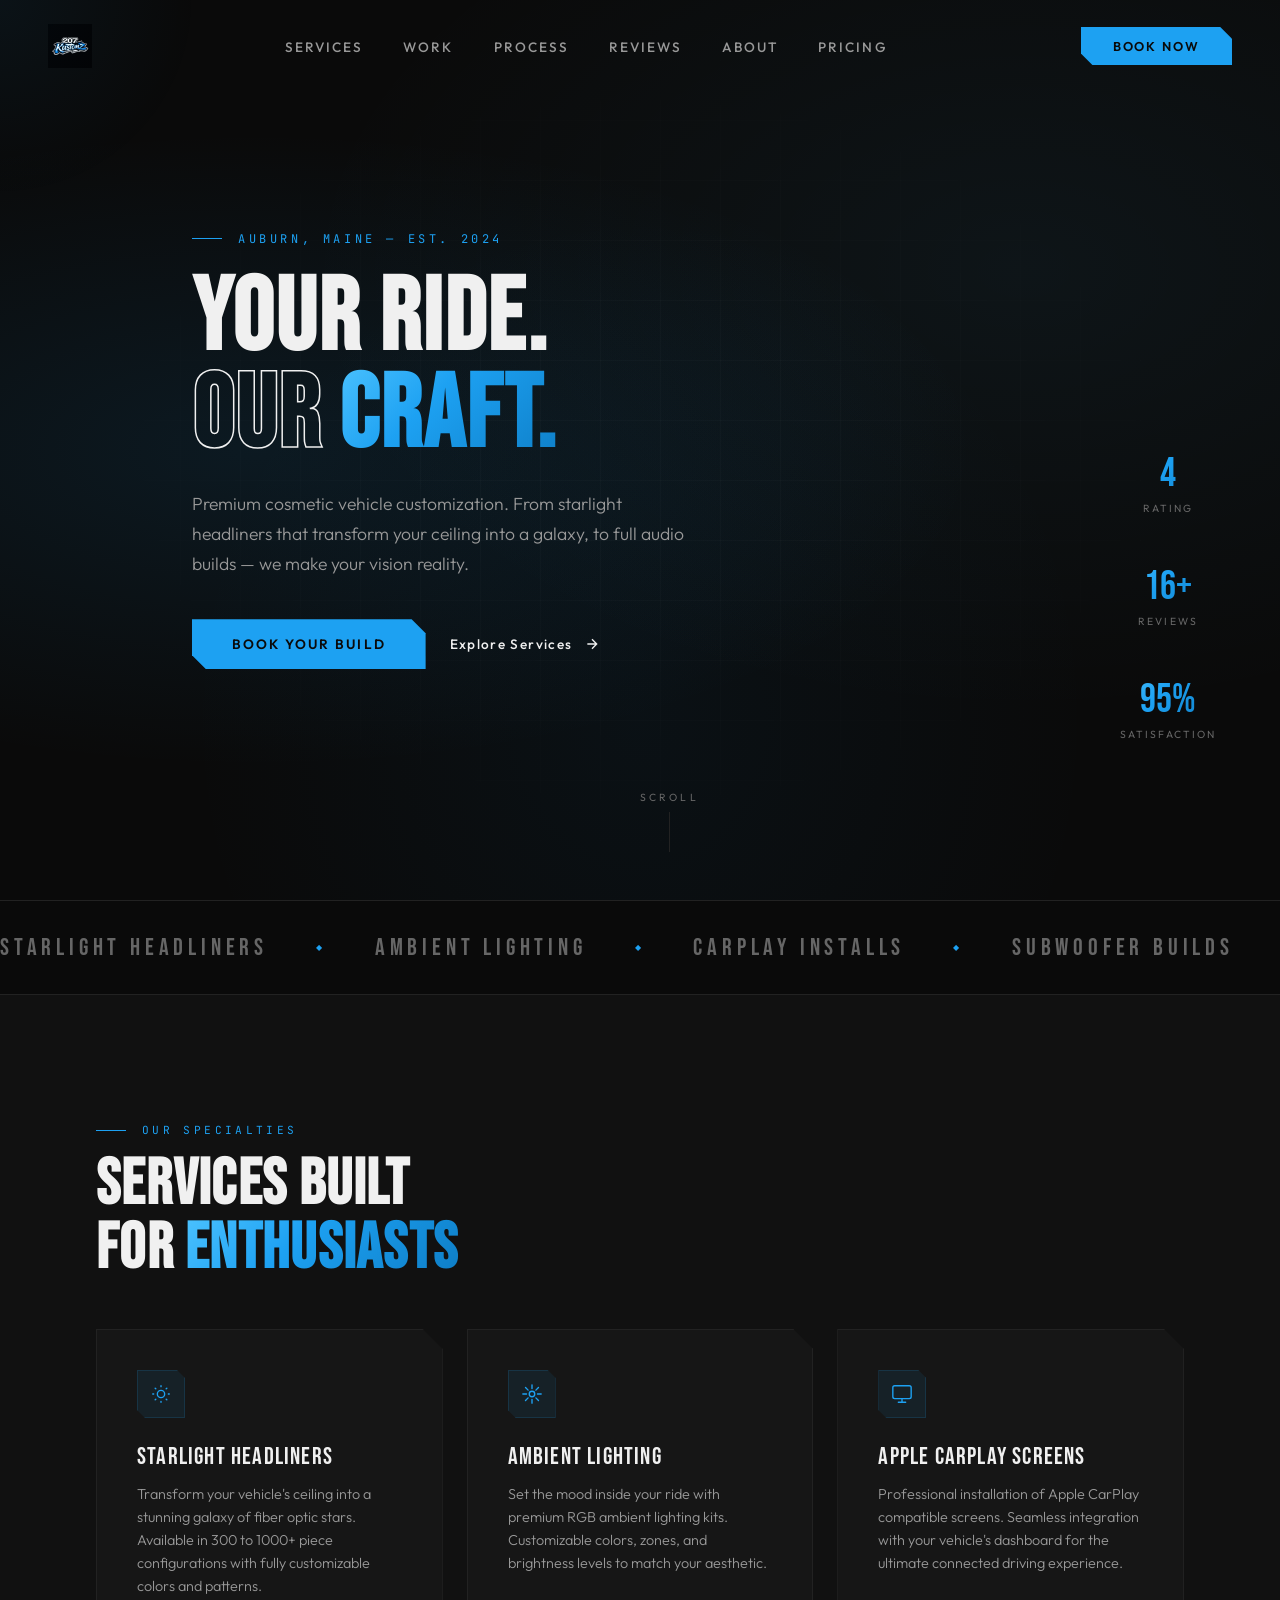
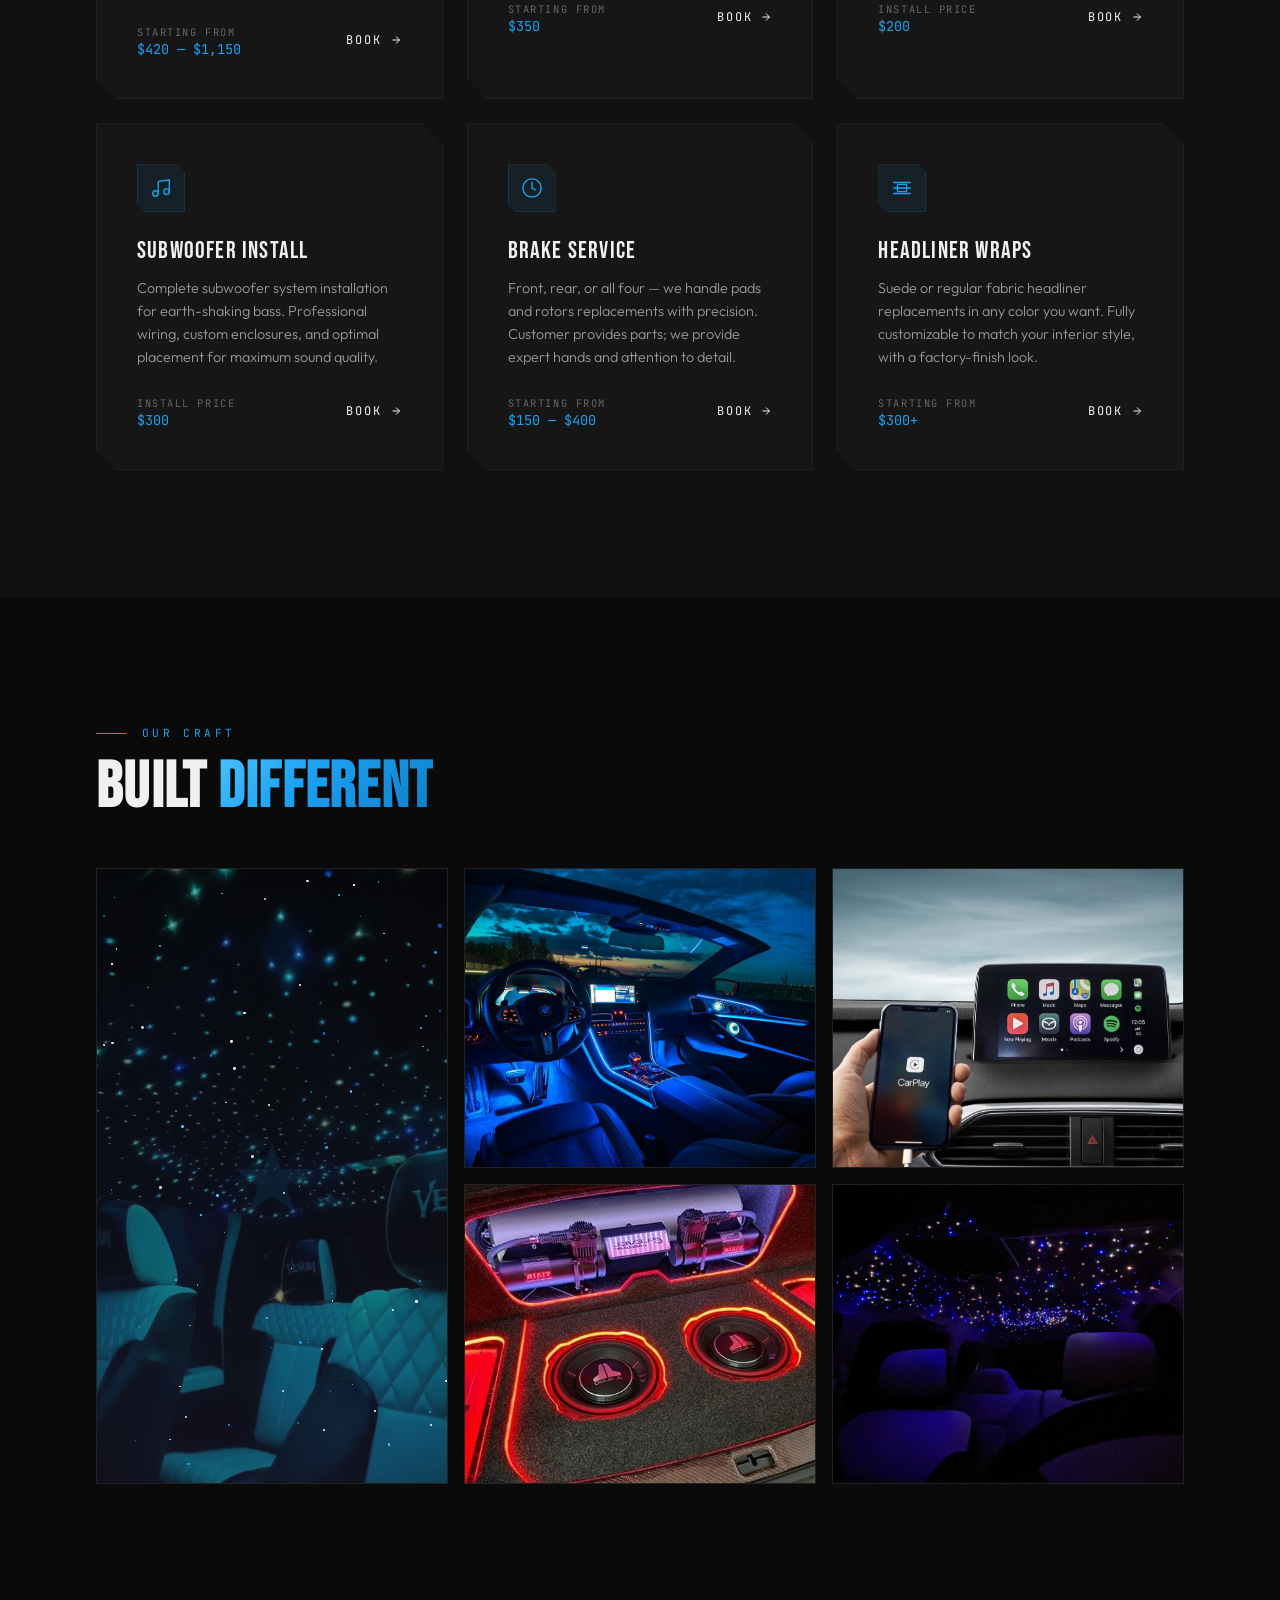
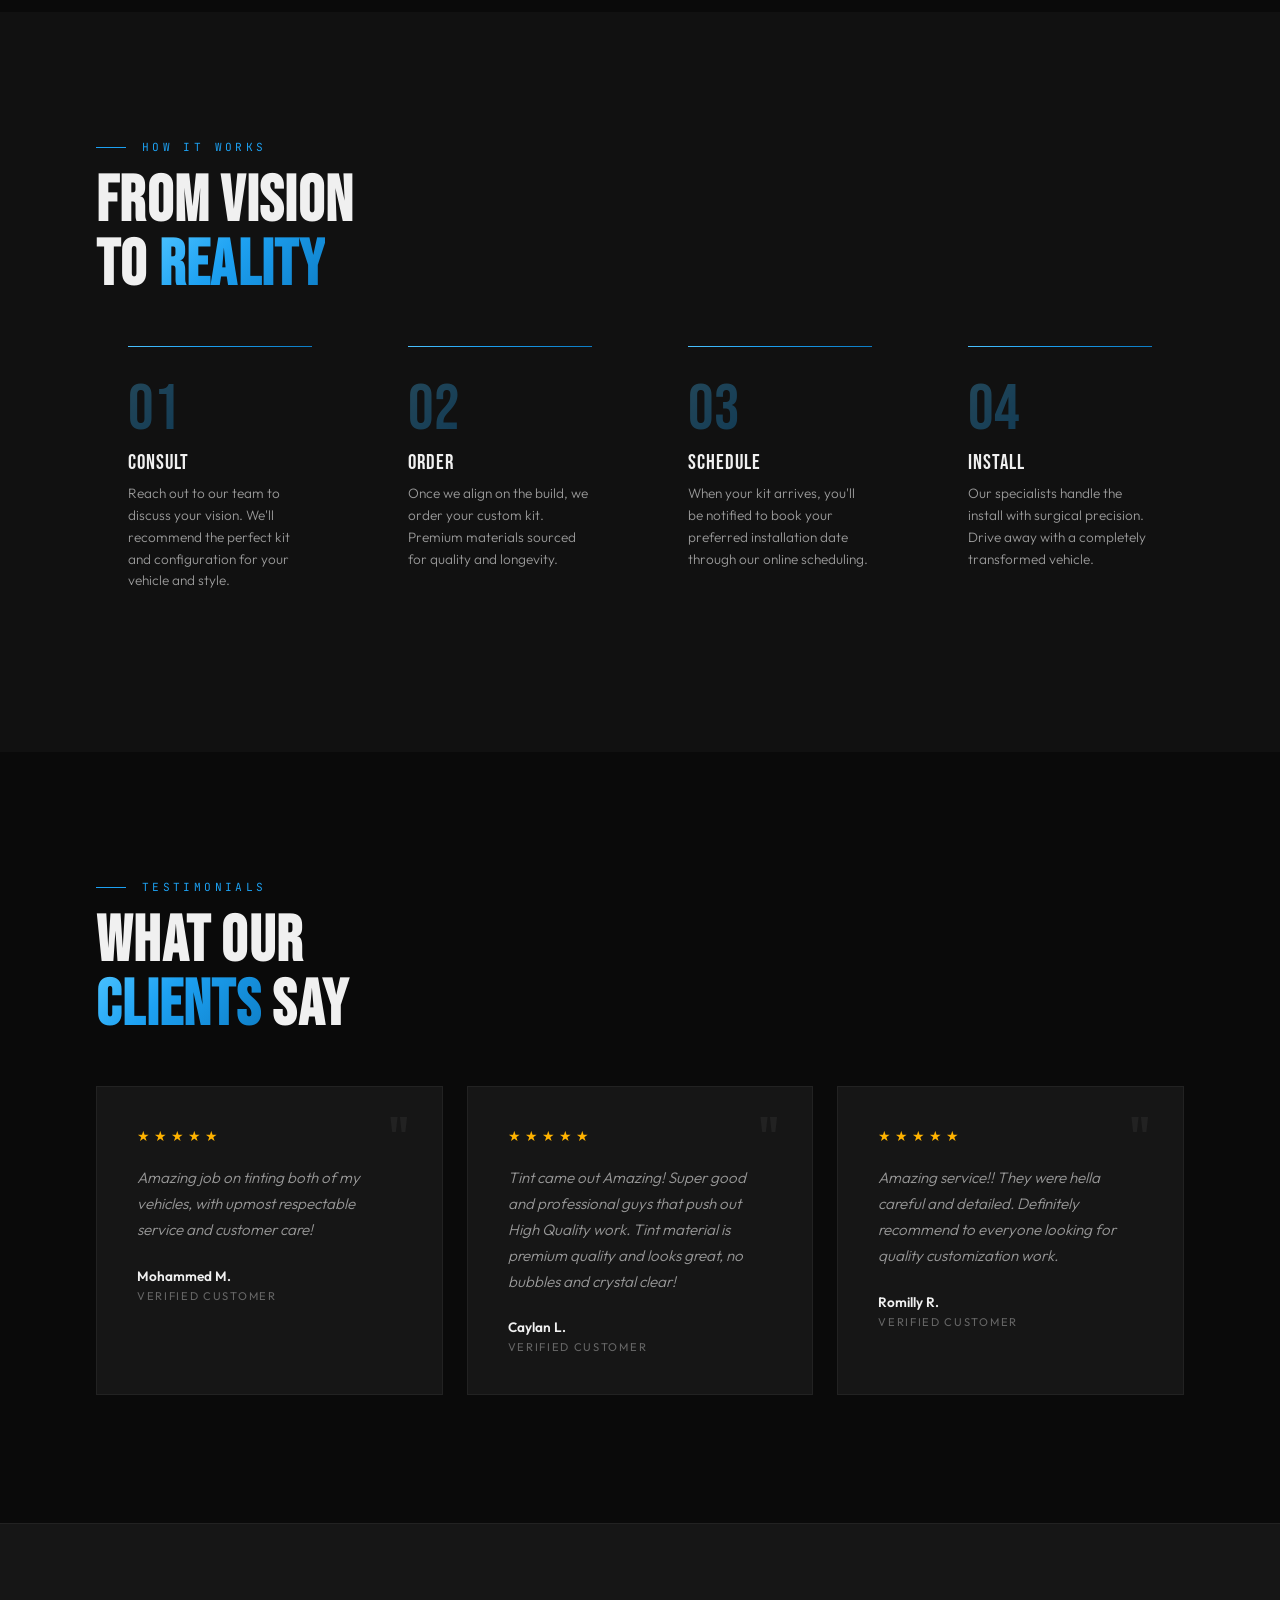
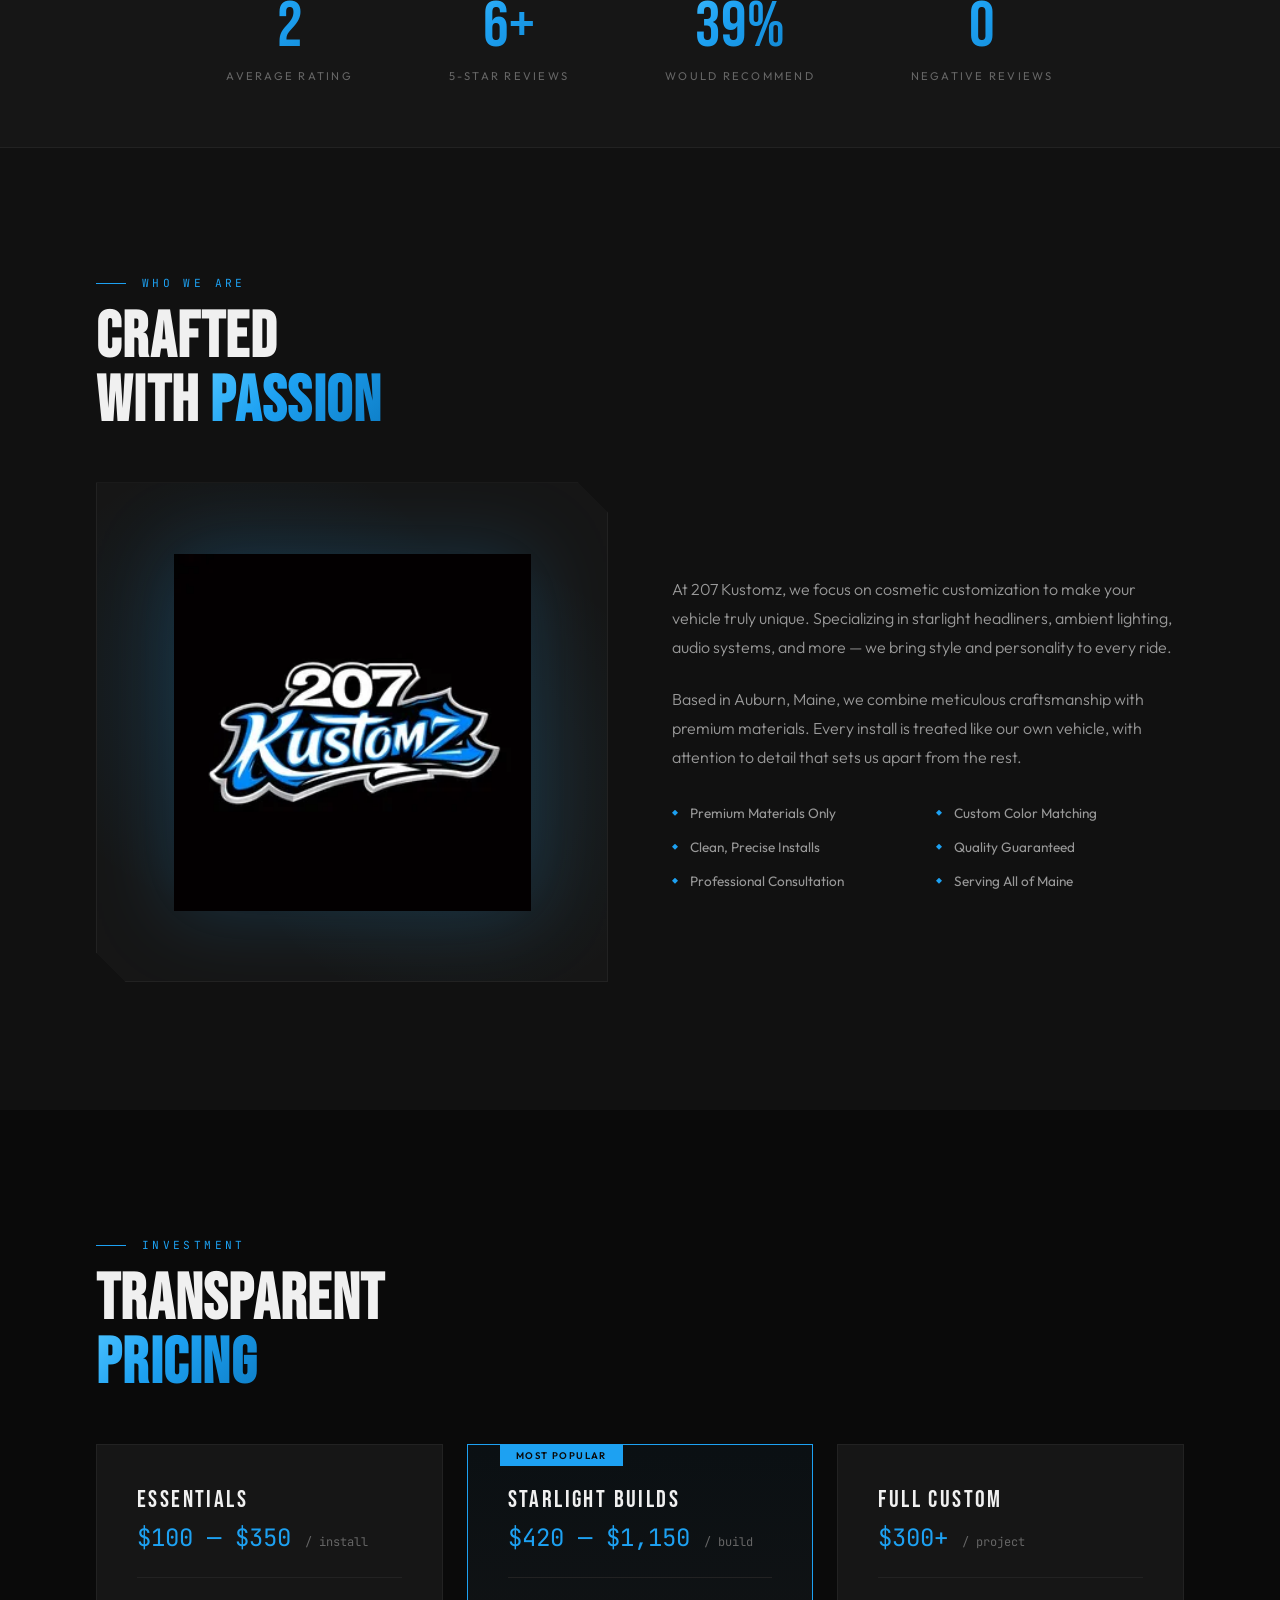
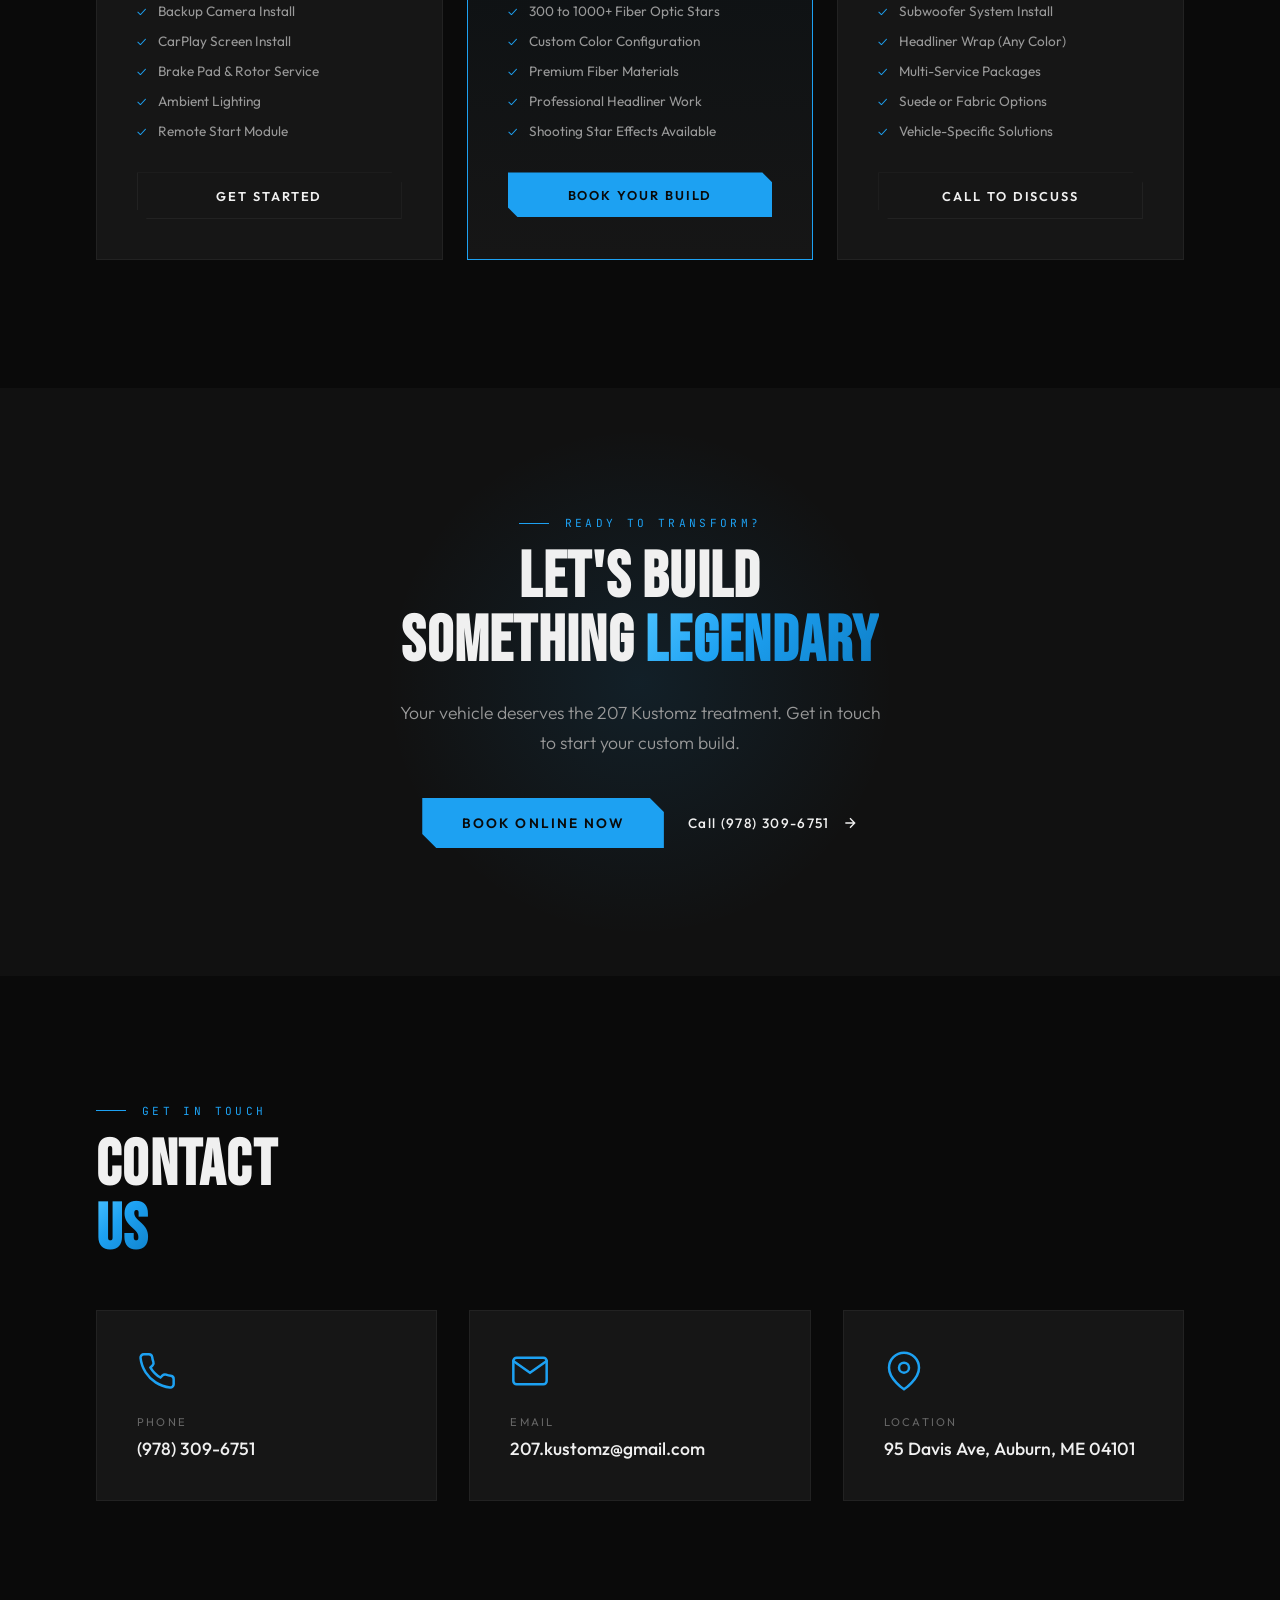
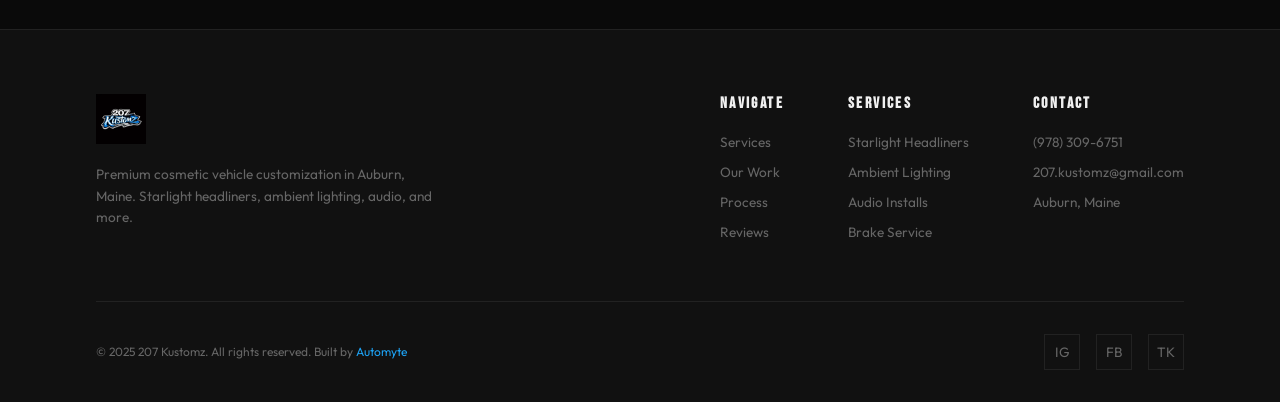
==== commit 3cfa446e: "Enhance mobile design to  premium standard with refined typography, apple-grade glassmorphism, and o" ====
--- a/index.html
+++ b/index.html
@@ -27,7 +27,7 @@
   <meta property="twitter:image" content="https://207kustomz.com/assets/images/logo.webp">
 
   <!-- Favicon -->
-  <link rel="icon" type="image/png" href="/assets/images/favicon.png">
+  <link rel="icon" type="image/webp" href="assets/images/logo.webp">
 
   <!-- Preconnect for performance -->
   <link rel="preconnect" href="https://fonts.googleapis.com">
--- a/css/responsive.css
+++ b/css/responsive.css
@@ -11,6 +11,20 @@
 
   .hero-content {
     padding: 0 3rem;
+  }
+
+  /* Refined Hero Typography for Tablet */
+  .hero-title {
+    font-size: clamp(3rem, 8vw, 6rem);
+    line-height: 0.95;
+    letter-spacing: -0.02em;
+  }
+
+  .hero-desc {
+    font-size: 1.15rem;
+    line-height: 1.6;
+    color: rgba(255, 255, 255, 0.85);
+    /* Softer premium contrast */
   }
 
   .hero-stats {
@@ -111,7 +125,27 @@
   }
 
   .hero-title {
-    font-size: clamp(2.5rem, 10vw, 5rem);
+    font-size: clamp(2.5rem, 11vw, 4rem);
+    /* Tighter max size for mobile */
+    line-height: 0.95;
+    letter-spacing: -0.03em;
+  }
+
+  .hero-desc {
+    font-size: 1.1rem;
+    line-height: 1.6;
+    color: rgba(255, 255, 255, 0.85);
+  }
+
+  .section-title {
+    font-size: clamp(2rem, 8vw, 3rem);
+    line-height: 1.1;
+  }
+
+  /* Softer paragraph reading on mobile */
+  p {
+    line-height: 1.7;
+    color: var(--light);
   }
 
   .services-grid {
@@ -177,8 +211,13 @@
     flex: 0 0 85%;
     scroll-snap-align: center;
     background: var(--card);
-    border: 1px solid var(--border);
+    border: 1px solid rgba(255, 255, 255, 0.05);
+    /* Softer border */
+    box-shadow: inset 0 1px 0 rgba(255, 255, 255, 0.08);
+    /* Premium inner glow */
     padding: 2rem;
+    border-radius: 20px;
+    /* Slightly softer corners */
   }
 
   .reviews-grid {
@@ -236,6 +275,10 @@
   .cta-actions .btn-ghost {
     width: 100%;
     justify-content: center;
+    min-height: 54px;
+    /* Premium thumb target */
+    font-size: 1.1rem;
+    border-radius: 12px;
   }
 
   .footer-links {
@@ -255,15 +298,50 @@
     flex-direction: column;
     position: fixed;
     inset: 0;
-    background: rgba(8, 8, 8, 0.85);
-    /* Darker overlay */
-    backdrop-filter: blur(30px);
-    /* Stronger premium blur */
-    -webkit-backdrop-filter: blur(30px);
+    background: rgba(4, 4, 4, 0.85);
+    /* Deep dark base */
+    backdrop-filter: blur(25px) saturate(180%);
+    /* Apple style saturate-blur */
+    -webkit-backdrop-filter: blur(25px) saturate(180%);
     justify-content: center;
     align-items: center;
     gap: 2.5rem;
     z-index: 999;
+  }
+
+  /* Staggered entrance pseudo-effect handled in JS, 
+     but adding base transition here for future JS integration */
+  .nav-links.open li {
+    opacity: 0;
+    transform: translateY(20px);
+    animation: fadeInUp 0.4s forwards cubic-bezier(0.16, 1, 0.3, 1);
+  }
+
+  .nav-links.open li:nth-child(1) {
+    animation-delay: 0.1s;
+  }
+
+  .nav-links.open li:nth-child(2) {
+    animation-delay: 0.15s;
+  }
+
+  .nav-links.open li:nth-child(3) {
+    animation-delay: 0.2s;
+  }
+
+  .nav-links.open li:nth-child(4) {
+    animation-delay: 0.25s;
+  }
+
+  .nav-links.open li:nth-child(5) {
+    animation-delay: 0.3s;
+  }
+
+  @keyframes fadeInUp {
+    to {
+      opacity: 1;
+      transform: translateY(0);
+    }
   }
 
   .nav-links.open a {
@@ -297,8 +375,10 @@
   .review-card:active,
   .nav-cta:active,
   .hamburger:active {
-    transform: scale(0.96);
-    transition: transform 0.1s;
+    transform: scale(0.98);
+    /* Subtler, expensive feel */
+    transition: transform 0.1s cubic-bezier(0.4, 0, 0.2, 1);
+    /* Snappier curve */
   }
 }
 
